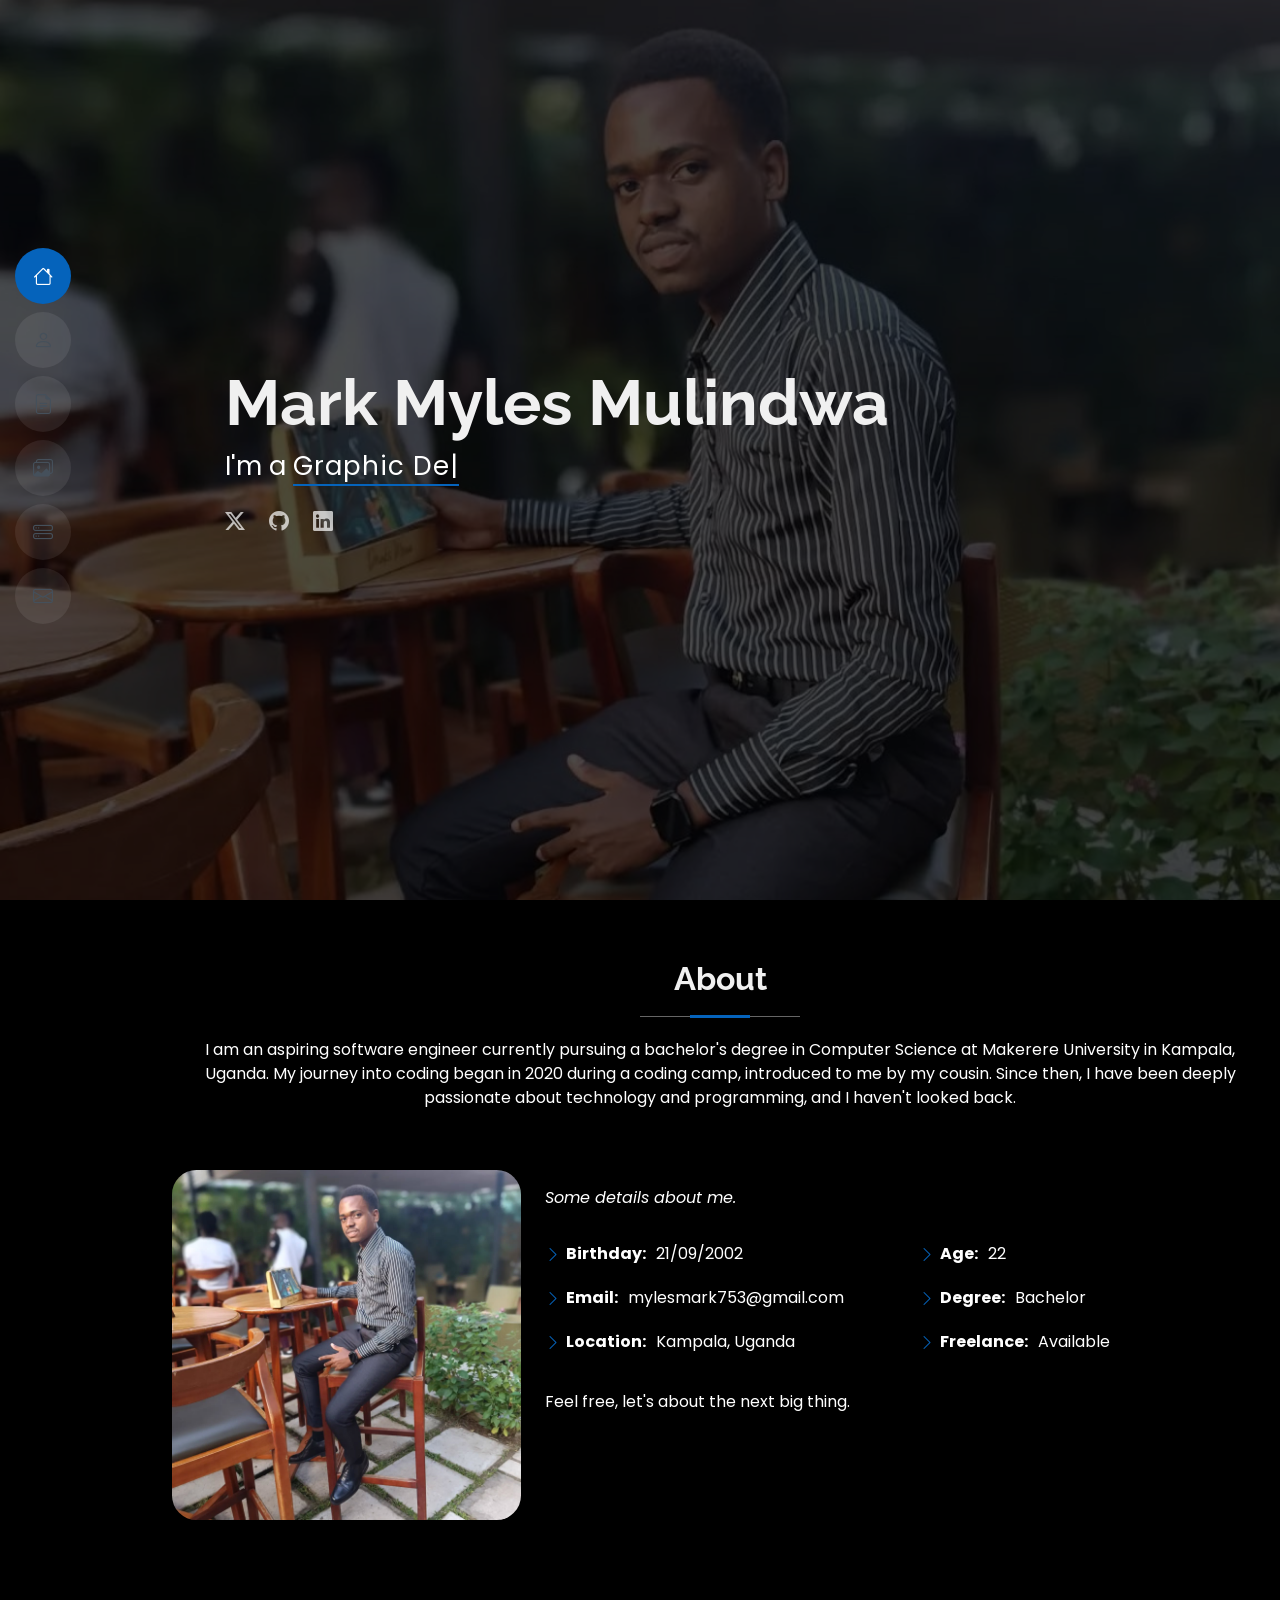
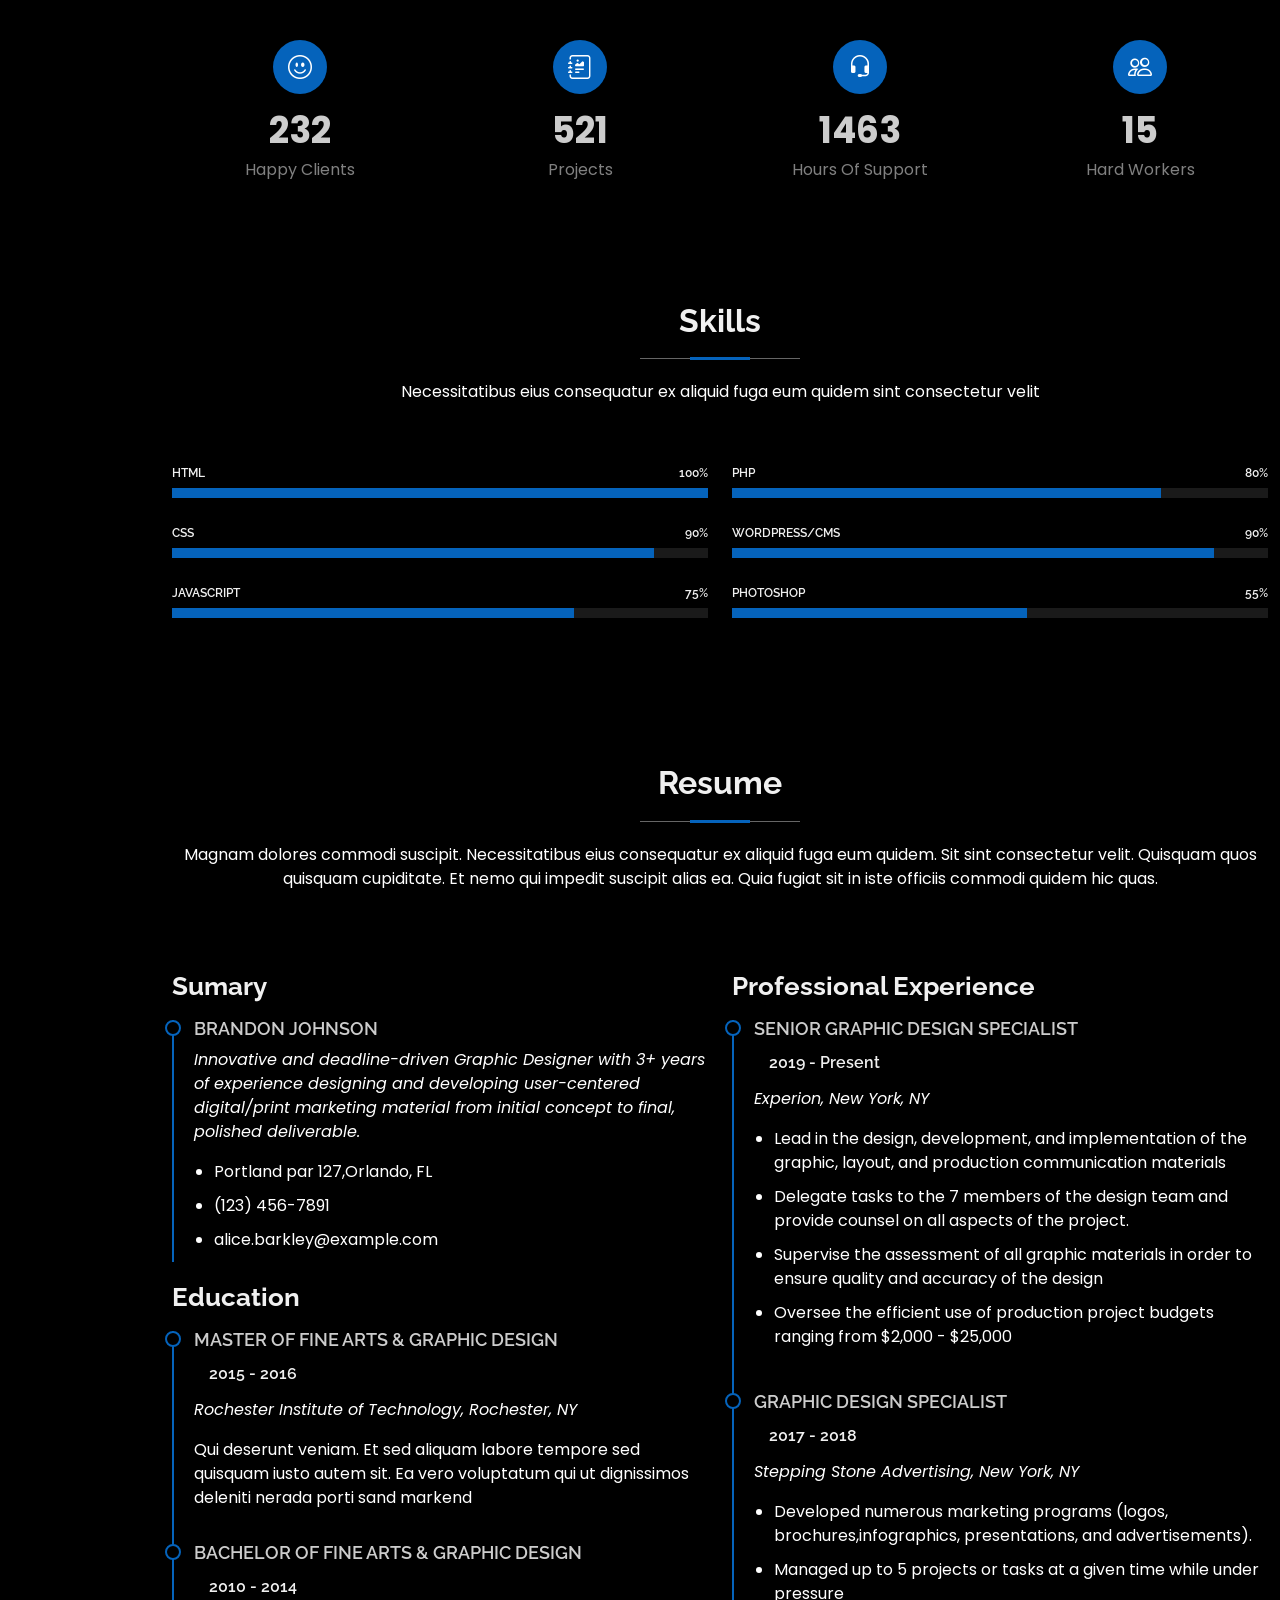
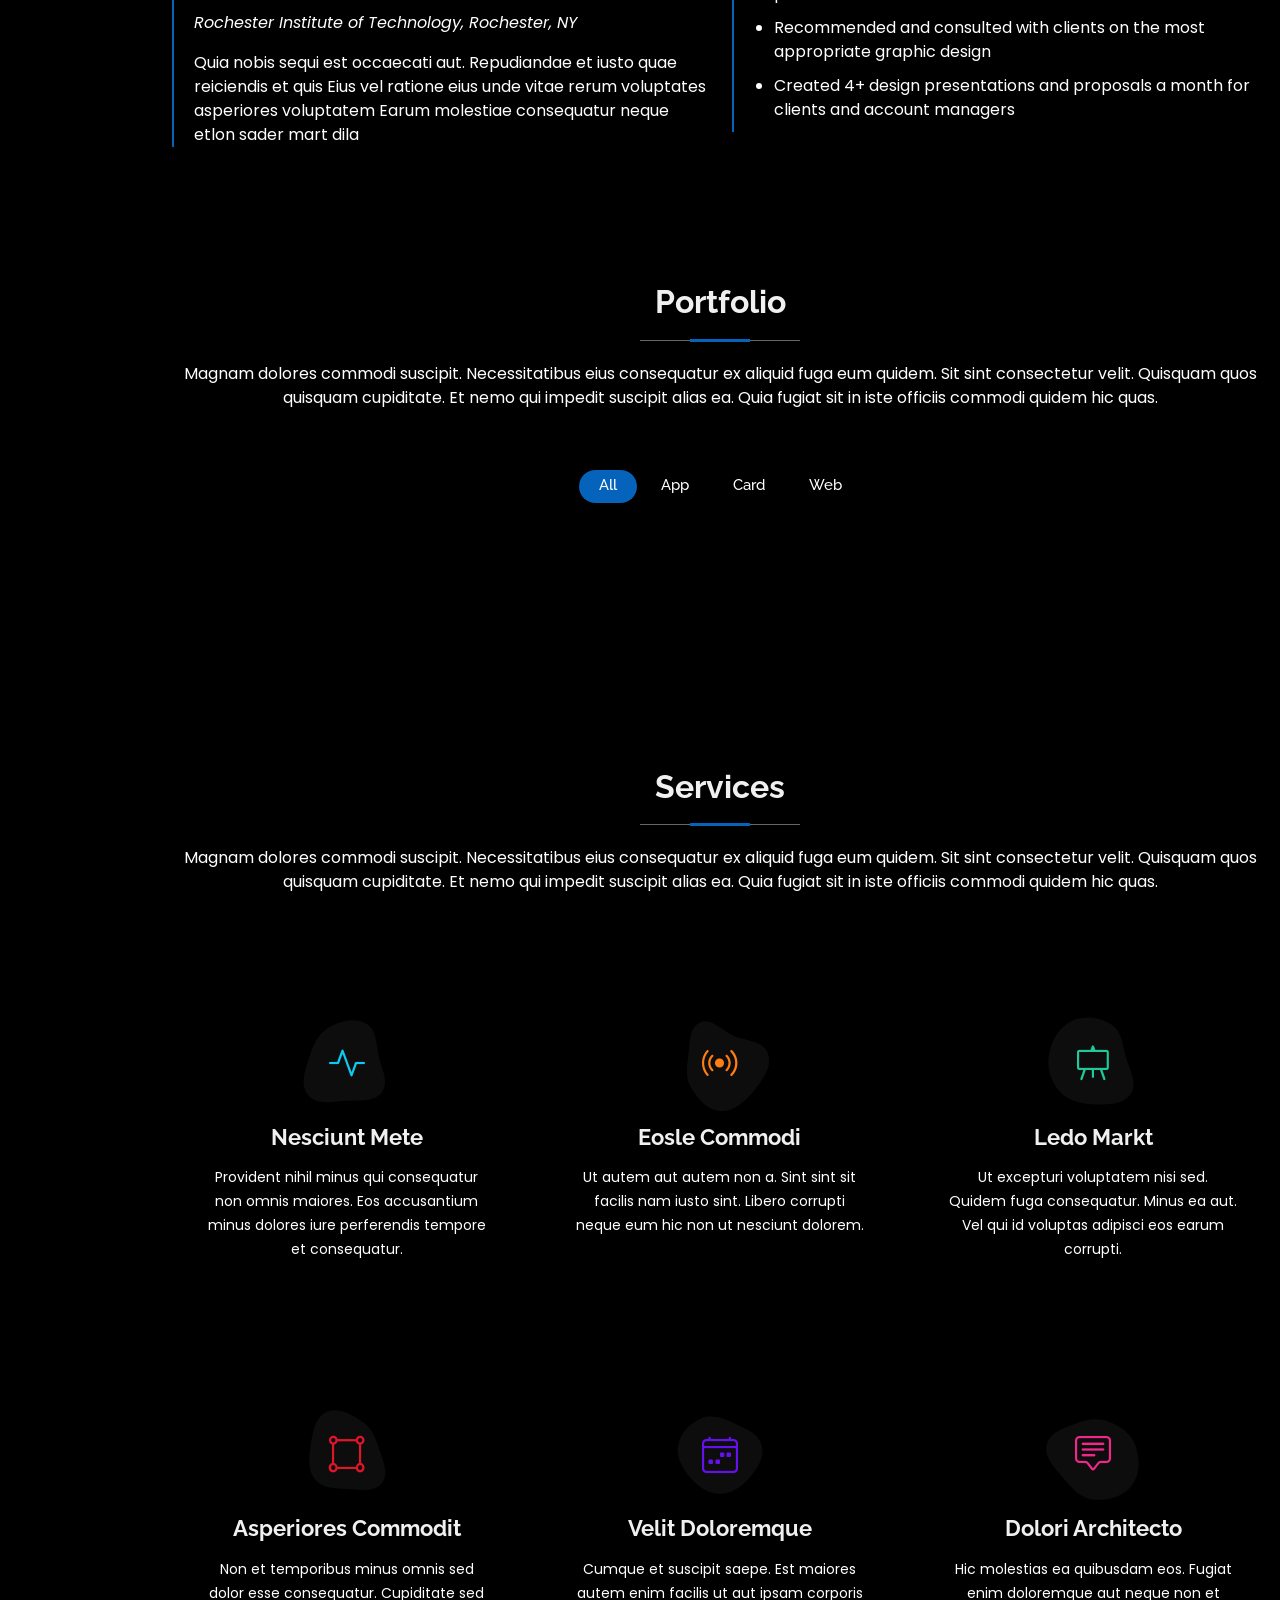
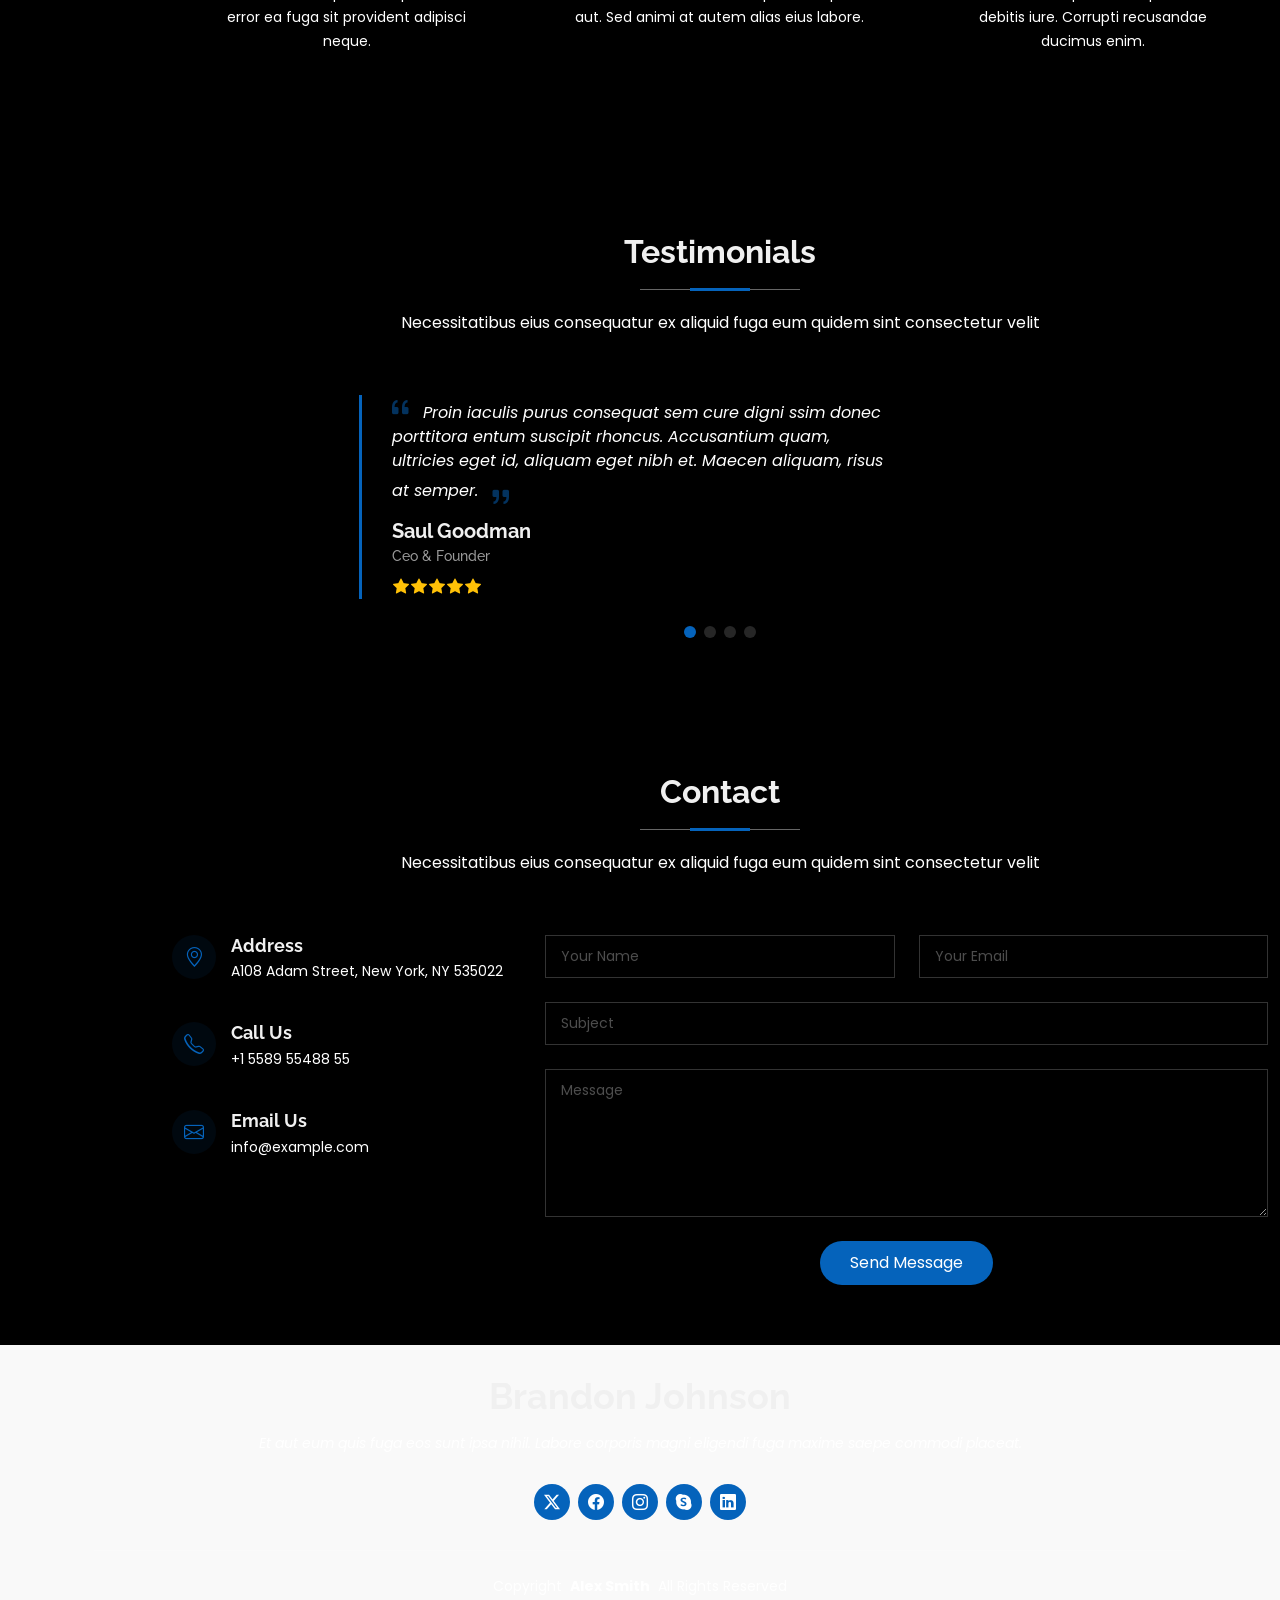
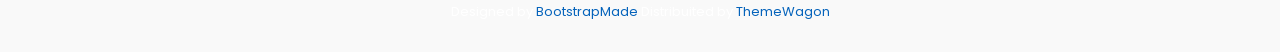
==== index.html @ 1f039964 "version one" ====
<!DOCTYPE html>
<html lang="en">

<head>
  <meta charset="utf-8">
  <meta content="width=device-width, initial-scale=1.0" name="viewport">
  <title>Index - MyResume Bootstrap Template</title>
  <meta content="" name="description">
  <meta content="" name="keywords">

  <!-- Favicons -->
  <link href="assets/img/favicon.png" rel="icon">
  <link href="assets/img/apple-touch-icon.png" rel="apple-touch-icon">

  <!-- Fonts -->
  <link href="https://fonts.googleapis.com" rel="preconnect">
  <link href="https://fonts.gstatic.com" rel="preconnect" crossorigin>
  <link href="https://fonts.googleapis.com/css2?family=Roboto:ital,wght@0,100;0,300;0,400;0,500;0,700;0,900;1,100;1,300;1,400;1,500;1,700;1,900&family=Poppins:ital,wght@0,100;0,200;0,300;0,400;0,500;0,600;0,700;0,800;0,900;1,100;1,200;1,300;1,400;1,500;1,600;1,700;1,800;1,900&family=Raleway:ital,wght@0,100;0,200;0,300;0,400;0,500;0,600;0,700;0,800;0,900;1,100;1,200;1,300;1,400;1,500;1,600;1,700;1,800;1,900&display=swap" rel="stylesheet">

  <!-- Vendor CSS Files -->
  <link href="assets/vendor/bootstrap/css/bootstrap.min.css" rel="stylesheet">
  <link href="assets/vendor/bootstrap-icons/bootstrap-icons.css" rel="stylesheet">
  <link href="assets/vendor/aos/aos.css" rel="stylesheet">
  <link href="assets/vendor/glightbox/css/glightbox.min.css" rel="stylesheet">
  <link href="assets/vendor/swiper/swiper-bundle.min.css" rel="stylesheet">

  <!-- Main CSS File -->
  <link href="assets/css/main.css" rel="stylesheet">
  
</head>

<body class="index-page">

  <header id="header" class="header d-flex flex-column justify-content-center">

    <i class="header-toggle d-xl-none bi bi-list"></i>

    <nav id="navmenu" class="navmenu">
      <ul>
        <li><a href="#hero" class="active"><i class="bi bi-house navicon"></i><span>Home</span></a></li>
        <li><a href="#about"><i class="bi bi-person navicon"></i><span>About</span></a></li>
        <li><a href="#resume"><i class="bi bi-file-earmark-text navicon"></i><span>Resume</span></a></li>
        <li><a href="#portfolio"><i class="bi bi-images navicon"></i><span>Portfolio</span></a></li>
        <li><a href="#services"><i class="bi bi-hdd-stack navicon"></i><span>Services</span></a></li>
        <li><a href="#contact"><i class="bi bi-envelope navicon"></i><span>Contact</span></a></li>
      </ul>
    </nav>

  </header>

  <main class="main">

    <!-- Hero Section -->
    <section id="hero" class="hero section">

      <img src="assets/img/hero-bg-1.jpg" alt="">

      <div class="container" data-aos="zoom-out">
        <div class="row justify-content-center">
          <div class="col-lg-9">
            <h2>Mark Myles Mulindwa</h2>
            <p>I'm a <span class="typed" data-typed-items="Graphic Designer, Software Developer, Freelancer, ">Software Developer</span><span class="typed-cursor typed-cursor--blink" aria-hidden="true"></span></p>
            <div class="social-links">
              <a href="https://twitter.com/mylesmark3"><i class="bi bi-twitter-x"></i></a>
              <a href="https://github.com/MulindwaMarkMyles"><i class="bi bi-github"></i></a>
              <a href="https://www.linkedin.com/in/mark-myles-mulindwa-699b44226"><i class="bi bi-linkedin"></i></a>
            </div>
          </div>
        </div>
      </div>

    </section><!-- /Hero Section -->

    <!-- About Section -->
    <section id="about" class="about section">

      <!-- Section Title -->
      <div class="container section-title" data-aos="fade-up">
        <h2>About</h2>
        <p>I am an aspiring software engineer currently pursuing a bachelor's degree in Computer Science at Makerere University in
        Kampala, Uganda. My journey into coding began in 2020 during a coding camp, introduced to me by my cousin. Since then, I
        have been deeply passionate about technology and programming, and I haven't looked back.</p>
      </div><!-- End Section Title -->

      <div class="container" data-aos="fade-up" data-aos-delay="100">

        <div class="row gy-4 justify-content-center">
          <div class="col-lg-4">
            <img src="assets/img/profile-img.jpg" class="img-fluid round" alt="">
          </div>
          <div class="col-lg-8 content">
            <!-- <h2>UI/UX Designer &amp; Software Developer.</h2> -->
            <p class="fst-italic py-3">
              Some details about me.
            </p>
            <div class="row">
              <div class="col-lg-6">
                <ul>
                  <li><i class="bi bi-chevron-right"></i> <strong>Birthday:</strong> <span>21/09/2002</span></li>
                  <li><i class="bi bi-chevron-right"></i> <strong>Email:</strong> <span>mylesmark753@gmail.com</span></li>
                  <li><i class="bi bi-chevron-right"></i> <strong>Location:</strong> <span>Kampala, Uganda</span></li>
                </ul>
              </div>
              <div class="col-lg-6">
                <ul>
                  <li><i class="bi bi-chevron-right"></i> <strong>Age:</strong> <span>22</span></li>
                  <li><i class="bi bi-chevron-right"></i> <strong>Degree:</strong> <span>Bachelor</span></li>
                  <li><i class="bi bi-chevron-right"></i> <strong>Freelance:</strong> <span>Available</span></li>
                </ul>
              </div>
            </div>
            <p class="py-3">
              Feel free, let's about the next big thing.
            </p>
          </div>
        </div>

      </div>

    </section><!-- /About Section -->

    <!-- Stats Section -->
    <section id="stats" class="stats section">

      <div class="container" data-aos="fade-up" data-aos-delay="100">

        <div class="row gy-4">

          <div class="col-lg-3 col-md-6 d-flex flex-column align-items-center">
            <i class="bi bi-emoji-smile"></i>
            <div class="stats-item">
              <span data-purecounter-start="0" data-purecounter-end="232" data-purecounter-duration="1" class="purecounter"></span>
              <p>Happy Clients</p>
            </div>
          </div><!-- End Stats Item -->

          <div class="col-lg-3 col-md-6 d-flex flex-column align-items-center">
            <i class="bi bi-journal-richtext"></i>
            <div class="stats-item">
              <span data-purecounter-start="0" data-purecounter-end="521" data-purecounter-duration="1" class="purecounter"></span>
              <p>Projects</p>
            </div>
          </div><!-- End Stats Item -->

          <div class="col-lg-3 col-md-6 d-flex flex-column align-items-center">
            <i class="bi bi-headset"></i>
            <div class="stats-item">
              <span data-purecounter-start="0" data-purecounter-end="1463" data-purecounter-duration="1" class="purecounter"></span>
              <p>Hours Of Support</p>
            </div>
          </div><!-- End Stats Item -->

          <div class="col-lg-3 col-md-6 d-flex flex-column align-items-center">
            <i class="bi bi-people"></i>
            <div class="stats-item">
              <span data-purecounter-start="0" data-purecounter-end="15" data-purecounter-duration="1" class="purecounter"></span>
              <p>Hard Workers</p>
            </div>
          </div><!-- End Stats Item -->

        </div>

      </div>

    </section><!-- /Stats Section -->

    <!-- Skills Section -->
    <section id="skills" class="skills section">

      <!-- Section Title -->
      <div class="container section-title" data-aos="fade-up">
        <h2>Skills</h2>
        <p>Necessitatibus eius consequatur ex aliquid fuga eum quidem sint consectetur velit</p>
      </div><!-- End Section Title -->

      <div class="container" data-aos="fade-up" data-aos-delay="100">

        <div class="row skills-content skills-animation">

          <div class="col-lg-6">

            <div class="progress">
              <span class="skill"><span>HTML</span> <i class="val">100%</i></span>
              <div class="progress-bar-wrap">
                <div class="progress-bar" role="progressbar" aria-valuenow="100" aria-valuemin="0" aria-valuemax="100"></div>
              </div>
            </div><!-- End Skills Item -->

            <div class="progress">
              <span class="skill"><span>CSS</span> <i class="val">90%</i></span>
              <div class="progress-bar-wrap">
                <div class="progress-bar" role="progressbar" aria-valuenow="90" aria-valuemin="0" aria-valuemax="100"></div>
              </div>
            </div><!-- End Skills Item -->

            <div class="progress">
              <span class="skill"><span>JavaScript</span> <i class="val">75%</i></span>
              <div class="progress-bar-wrap">
                <div class="progress-bar" role="progressbar" aria-valuenow="75" aria-valuemin="0" aria-valuemax="100"></div>
              </div>
            </div><!-- End Skills Item -->

          </div>

          <div class="col-lg-6">

            <div class="progress">
              <span class="skill"><span>PHP</span> <i class="val">80%</i></span>
              <div class="progress-bar-wrap">
                <div class="progress-bar" role="progressbar" aria-valuenow="80" aria-valuemin="0" aria-valuemax="100"></div>
              </div>
            </div><!-- End Skills Item -->

            <div class="progress">
              <span class="skill"><span>WordPress/CMS</span> <i class="val">90%</i></span>
              <div class="progress-bar-wrap">
                <div class="progress-bar" role="progressbar" aria-valuenow="90" aria-valuemin="0" aria-valuemax="100"></div>
              </div>
            </div><!-- End Skills Item -->

            <div class="progress">
              <span class="skill"><span>Photoshop</span> <i class="val">55%</i></span>
              <div class="progress-bar-wrap">
                <div class="progress-bar" role="progressbar" aria-valuenow="55" aria-valuemin="0" aria-valuemax="100"></div>
              </div>
            </div><!-- End Skills Item -->

          </div>

        </div>

      </div>

    </section><!-- /Skills Section -->

    <!-- Resume Section -->
    <section id="resume" class="resume section">

      <!-- Section Title -->
      <div class="container section-title" data-aos="fade-up">
        <h2>Resume</h2>
        <p>Magnam dolores commodi suscipit. Necessitatibus eius consequatur ex aliquid fuga eum quidem. Sit sint consectetur velit. Quisquam quos quisquam cupiditate. Et nemo qui impedit suscipit alias ea. Quia fugiat sit in iste officiis commodi quidem hic quas.</p>
      </div><!-- End Section Title -->

      <div class="container">

        <div class="row">

          <div class="col-lg-6" data-aos="fade-up" data-aos-delay="100">
            <h3 class="resume-title">Sumary</h3>

            <div class="resume-item pb-0">
              <h4>Brandon Johnson</h4>
              <p><em>Innovative and deadline-driven Graphic Designer with 3+ years of experience designing and developing user-centered digital/print marketing material from initial concept to final, polished deliverable.</em></p>
              <ul>
                <li>Portland par 127,Orlando, FL</li>
                <li>(123) 456-7891</li>
                <li>alice.barkley@example.com</li>
              </ul>
            </div><!-- Edn Resume Item -->

            <h3 class="resume-title">Education</h3>
            <div class="resume-item">
              <h4>Master of Fine Arts &amp; Graphic Design</h4>
              <h5>2015 - 2016</h5>
              <p><em>Rochester Institute of Technology, Rochester, NY</em></p>
              <p>Qui deserunt veniam. Et sed aliquam labore tempore sed quisquam iusto autem sit. Ea vero voluptatum qui ut dignissimos deleniti nerada porti sand markend</p>
            </div><!-- Edn Resume Item -->

            <div class="resume-item">
              <h4>Bachelor of Fine Arts &amp; Graphic Design</h4>
              <h5>2010 - 2014</h5>
              <p><em>Rochester Institute of Technology, Rochester, NY</em></p>
              <p>Quia nobis sequi est occaecati aut. Repudiandae et iusto quae reiciendis et quis Eius vel ratione eius unde vitae rerum voluptates asperiores voluptatem Earum molestiae consequatur neque etlon sader mart dila</p>
            </div><!-- Edn Resume Item -->

          </div>

          <div class="col-lg-6" data-aos="fade-up" data-aos-delay="200">
            <h3 class="resume-title">Professional Experience</h3>
            <div class="resume-item">
              <h4>Senior graphic design specialist</h4>
              <h5>2019 - Present</h5>
              <p><em>Experion, New York, NY </em></p>
              <ul>
                <li>Lead in the design, development, and implementation of the graphic, layout, and production communication materials</li>
                <li>Delegate tasks to the 7 members of the design team and provide counsel on all aspects of the project. </li>
                <li>Supervise the assessment of all graphic materials in order to ensure quality and accuracy of the design</li>
                <li>Oversee the efficient use of production project budgets ranging from $2,000 - $25,000</li>
              </ul>
            </div><!-- Edn Resume Item -->

            <div class="resume-item">
              <h4>Graphic design specialist</h4>
              <h5>2017 - 2018</h5>
              <p><em>Stepping Stone Advertising, New York, NY</em></p>
              <ul>
                <li>Developed numerous marketing programs (logos, brochures,infographics, presentations, and advertisements).</li>
                <li>Managed up to 5 projects or tasks at a given time while under pressure</li>
                <li>Recommended and consulted with clients on the most appropriate graphic design</li>
                <li>Created 4+ design presentations and proposals a month for clients and account managers</li>
              </ul>
            </div><!-- Edn Resume Item -->

          </div>

        </div>

      </div>

    </section><!-- /Resume Section -->

    <!-- Portfolio Section -->
    <section id="portfolio" class="portfolio section">

      <!-- Section Title -->
      <div class="container section-title" data-aos="fade-up">
        <h2>Portfolio</h2>
        <p>Magnam dolores commodi suscipit. Necessitatibus eius consequatur ex aliquid fuga eum quidem. Sit sint consectetur velit. Quisquam quos quisquam cupiditate. Et nemo qui impedit suscipit alias ea. Quia fugiat sit in iste officiis commodi quidem hic quas.</p>
      </div><!-- End Section Title -->

      <div class="container">

        <div class="isotope-layout" data-default-filter="*" data-layout="masonry" data-sort="original-order">

          <ul class="portfolio-filters isotope-filters" data-aos="fade-up" data-aos-delay="100">
            <li data-filter="*" class="filter-active">All</li>
            <li data-filter=".filter-app">App</li>
            <li data-filter=".filter-product">Card</li>
            <li data-filter=".filter-branding">Web</li>
          </ul><!-- End Portfolio Filters -->

          <div class="row gy-4 isotope-container" data-aos="fade-up" data-aos-delay="200">

            <div class="col-lg-4 col-md-6 portfolio-item isotope-item filter-app">
              <img src="assets/img/masonry-portfolio/masonry-portfolio-1.jpg" class="img-fluid" alt="">
              <div class="portfolio-info">
                <h4>App 1</h4>
                <p>Lorem ipsum, dolor sit</p>
                <a href="assets/img/masonry-portfolio/masonry-portfolio-1.jpg" title="App 1" data-gallery="portfolio-gallery-app" class="glightbox preview-link"><i class="bi bi-zoom-in"></i></a>
                <a href="portfolio-details.html" title="More Details" class="details-link"><i class="bi bi-link-45deg"></i></a>
              </div>
            </div><!-- End Portfolio Item -->

            <div class="col-lg-4 col-md-6 portfolio-item isotope-item filter-product">
              <img src="assets/img/masonry-portfolio/masonry-portfolio-2.jpg" class="img-fluid" alt="">
              <div class="portfolio-info">
                <h4>Product 1</h4>
                <p>Lorem ipsum, dolor sit</p>
                <a href="assets/img/masonry-portfolio/masonry-portfolio-2.jpg" title="Product 1" data-gallery="portfolio-gallery-product" class="glightbox preview-link"><i class="bi bi-zoom-in"></i></a>
                <a href="portfolio-details.html" title="More Details" class="details-link"><i class="bi bi-link-45deg"></i></a>
              </div>
            </div><!-- End Portfolio Item -->

            <div class="col-lg-4 col-md-6 portfolio-item isotope-item filter-branding">
              <img src="assets/img/masonry-portfolio/masonry-portfolio-3.jpg" class="img-fluid" alt="">
              <div class="portfolio-info">
                <h4>Branding 1</h4>
                <p>Lorem ipsum, dolor sit</p>
                <a href="assets/img/masonry-portfolio/masonry-portfolio-3.jpg" title="Branding 1" data-gallery="portfolio-gallery-branding" class="glightbox preview-link"><i class="bi bi-zoom-in"></i></a>
                <a href="portfolio-details.html" title="More Details" class="details-link"><i class="bi bi-link-45deg"></i></a>
              </div>
            </div><!-- End Portfolio Item -->

            <div class="col-lg-4 col-md-6 portfolio-item isotope-item filter-app">
              <img src="assets/img/masonry-portfolio/masonry-portfolio-4.jpg" class="img-fluid" alt="">
              <div class="portfolio-info">
                <h4>App 2</h4>
                <p>Lorem ipsum, dolor sit</p>
                <a href="assets/img/masonry-portfolio/masonry-portfolio-4.jpg" title="App 2" data-gallery="portfolio-gallery-app" class="glightbox preview-link"><i class="bi bi-zoom-in"></i></a>
                <a href="portfolio-details.html" title="More Details" class="details-link"><i class="bi bi-link-45deg"></i></a>
              </div>
            </div><!-- End Portfolio Item -->

            <div class="col-lg-4 col-md-6 portfolio-item isotope-item filter-product">
              <img src="assets/img/masonry-portfolio/masonry-portfolio-5.jpg" class="img-fluid" alt="">
              <div class="portfolio-info">
                <h4>Product 2</h4>
                <p>Lorem ipsum, dolor sit</p>
                <a href="assets/img/masonry-portfolio/masonry-portfolio-5.jpg" title="Product 2" data-gallery="portfolio-gallery-product" class="glightbox preview-link"><i class="bi bi-zoom-in"></i></a>
                <a href="portfolio-details.html" title="More Details" class="details-link"><i class="bi bi-link-45deg"></i></a>
              </div>
            </div><!-- End Portfolio Item -->

            <div class="col-lg-4 col-md-6 portfolio-item isotope-item filter-branding">
              <img src="assets/img/masonry-portfolio/masonry-portfolio-6.jpg" class="img-fluid" alt="">
              <div class="portfolio-info">
                <h4>Branding 2</h4>
                <p>Lorem ipsum, dolor sit</p>
                <a href="assets/img/masonry-portfolio/masonry-portfolio-6.jpg" title="Branding 2" data-gallery="portfolio-gallery-branding" class="glightbox preview-link"><i class="bi bi-zoom-in"></i></a>
                <a href="portfolio-details.html" title="More Details" class="details-link"><i class="bi bi-link-45deg"></i></a>
              </div>
            </div><!-- End Portfolio Item -->

            <div class="col-lg-4 col-md-6 portfolio-item isotope-item filter-app">
              <img src="assets/img/masonry-portfolio/masonry-portfolio-7.jpg" class="img-fluid" alt="">
              <div class="portfolio-info">
                <h4>App 3</h4>
                <p>Lorem ipsum, dolor sit</p>
                <a href="assets/img/masonry-portfolio/masonry-portfolio-7.jpg" title="App 3" data-gallery="portfolio-gallery-app" class="glightbox preview-link"><i class="bi bi-zoom-in"></i></a>
                <a href="portfolio-details.html" title="More Details" class="details-link"><i class="bi bi-link-45deg"></i></a>
              </div>
            </div><!-- End Portfolio Item -->

            <div class="col-lg-4 col-md-6 portfolio-item isotope-item filter-product">
              <img src="assets/img/masonry-portfolio/masonry-portfolio-8.jpg" class="img-fluid" alt="">
              <div class="portfolio-info">
                <h4>Product 3</h4>
                <p>Lorem ipsum, dolor sit</p>
                <a href="assets/img/masonry-portfolio/masonry-portfolio-8.jpg" title="Product 3" data-gallery="portfolio-gallery-product" class="glightbox preview-link"><i class="bi bi-zoom-in"></i></a>
                <a href="portfolio-details.html" title="More Details" class="details-link"><i class="bi bi-link-45deg"></i></a>
              </div>
            </div><!-- End Portfolio Item -->

            <div class="col-lg-4 col-md-6 portfolio-item isotope-item filter-branding">
              <img src="assets/img/masonry-portfolio/masonry-portfolio-9.jpg" class="img-fluid" alt="">
              <div class="portfolio-info">
                <h4>Branding 3</h4>
                <p>Lorem ipsum, dolor sit</p>
                <a href="assets/img/masonry-portfolio/masonry-portfolio-9.jpg" title="Branding 2" data-gallery="portfolio-gallery-branding" class="glightbox preview-link"><i class="bi bi-zoom-in"></i></a>
                <a href="portfolio-details.html" title="More Details" class="details-link"><i class="bi bi-link-45deg"></i></a>
              </div>
            </div><!-- End Portfolio Item -->

          </div><!-- End Portfolio Container -->

        </div>

      </div>

    </section><!-- /Portfolio Section -->

    <!-- Services Section -->
    <section id="services" class="services section">

      <!-- Section Title -->
      <div class="container section-title" data-aos="fade-up">
        <h2>Services</h2>
        <p>Magnam dolores commodi suscipit. Necessitatibus eius consequatur ex aliquid fuga eum quidem. Sit sint consectetur velit. Quisquam quos quisquam cupiditate. Et nemo qui impedit suscipit alias ea. Quia fugiat sit in iste officiis commodi quidem hic quas.</p>
      </div><!-- End Section Title -->

      <div class="container">

        <div class="row gy-4">

          <div class="col-lg-4 col-md-6" data-aos="fade-up" data-aos-delay="100">
            <div class="service-item item-cyan position-relative">
              <div class="icon">
                <svg width="100" height="100" viewBox="0 0 600 600" xmlns="http://www.w3.org/2000/svg">
                  <path stroke="none" stroke-width="0" fill="#f5f5f5" d="M300,521.0016835830174C376.1290562159157,517.8887921683347,466.0731472004068,529.7835943286574,510.70327084640275,468.03025145048787C554.3714126377745,407.6079735673963,508.03601936045806,328.9844924480964,491.2728898941984,256.3432110539036C474.5976632858925,184.082847569629,479.9380746630129,96.60480741107993,416.23090153303,58.64404602377083C348.86323505073057,18.502131276798302,261.93793281208167,40.57373210992963,193.5410806939664,78.93577620505333C130.42746243093433,114.334589627462,98.30271207620316,179.96522072025542,76.75703585869454,249.04625023123273C51.97151888228291,328.5150500222984,13.704378332031375,421.85034740162234,66.52175969318436,486.19268352777647C119.04800174914682,550.1803526380478,217.28368757567262,524.383925680826,300,521.0016835830174"></path>
                </svg>
                <i class="bi bi-activity"></i>
              </div>
              <a href="#" class="stretched-link">
                <h3>Nesciunt Mete</h3>
              </a>
              <p>Provident nihil minus qui consequatur non omnis maiores. Eos accusantium minus dolores iure perferendis tempore et consequatur.</p>
            </div>
          </div><!-- End Service Item -->

          <div class="col-lg-4 col-md-6" data-aos="fade-up" data-aos-delay="200">
            <div class="service-item item-orange position-relative">
              <div class="icon">
                <svg width="100" height="100" viewBox="0 0 600 600" xmlns="http://www.w3.org/2000/svg">
                  <path stroke="none" stroke-width="0" fill="#f5f5f5" d="M300,582.0697525312426C382.5290701553225,586.8405444964366,449.9789794690241,525.3245884688669,502.5850820975895,461.55621195738473C556.606425686781,396.0723002908107,615.8543463187945,314.28637112970534,586.6730223649479,234.56875336149918C558.9533121215079,158.8439757836574,454.9685369536778,164.00468322053177,381.49747125262974,130.76875717737553C312.15926192815925,99.40240125094834,248.97055460311594,18.661163978235184,179.8680185752513,50.54337015887873C110.5421016452524,82.52863877960104,119.82277516462835,180.83849132639028,109.12597500060166,256.43424936330496C100.08760227029461,320.3096726198365,92.17705696193138,384.0621239912766,124.79988738764834,439.7174275375508C164.83382741302287,508.01625554203684,220.96474134820875,577.5009287672846,300,582.0697525312426"></path>
                </svg>
                <i class="bi bi-broadcast"></i>
              </div>
              <a href="#" class="stretched-link">
                <h3>Eosle Commodi</h3>
              </a>
              <p>Ut autem aut autem non a. Sint sint sit facilis nam iusto sint. Libero corrupti neque eum hic non ut nesciunt dolorem.</p>
            </div>
          </div><!-- End Service Item -->

          <div class="col-lg-4 col-md-6" data-aos="fade-up" data-aos-delay="300">
            <div class="service-item item-teal position-relative">
              <div class="icon">
                <svg width="100" height="100" viewBox="0 0 600 600" xmlns="http://www.w3.org/2000/svg">
                  <path stroke="none" stroke-width="0" fill="#f5f5f5" d="M300,541.5067337569781C382.14930387511276,545.0595476570109,479.8736841581634,548.3450877840088,526.4010558755058,480.5488172755941C571.5218469581645,414.80211281144784,517.5187510058486,332.0715597781072,496.52539010469104,255.14436215662573C477.37192572678356,184.95920475031193,473.57363656557914,105.61284051026155,413.0603344069578,65.22779650032875C343.27470386102294,18.654635553484475,251.2091493199835,5.337323636656869,175.0934190732945,40.62881213300186C97.87086631185822,76.43348514350839,51.98124368387456,156.15599469081315,36.44837278890362,239.84606092416172C21.716077023791087,319.22268207091537,43.775223500013084,401.1760424656574,96.891909868211,461.97329694683043C147.22146801428983,519.5804099606455,223.5754009179313,538.201503339737,300,541.5067337569781"></path>
                </svg>
                <i class="bi bi-easel"></i>
              </div>
              <a href="#" class="stretched-link">
                <h3>Ledo Markt</h3>
              </a>
              <p>Ut excepturi voluptatem nisi sed. Quidem fuga consequatur. Minus ea aut. Vel qui id voluptas adipisci eos earum corrupti.</p>
            </div>
          </div><!-- End Service Item -->

          <div class="col-lg-4 col-md-6" data-aos="fade-up" data-aos-delay="400">
            <div class="service-item item-red position-relative">
              <div class="icon">
                <svg width="100" height="100" viewBox="0 0 600 600" xmlns="http://www.w3.org/2000/svg">
                  <path stroke="none" stroke-width="0" fill="#f5f5f5" d="M300,503.46388370962813C374.79870501325706,506.71871716319447,464.8034551963731,527.1746412648533,510.4981551193396,467.86667711651364C555.9287308511215,408.9015244558933,512.6030010748507,327.5744911775523,490.211057578863,256.5855673507754C471.097692560561,195.9906835881958,447.69079081568157,138.11976852964426,395.19560036434837,102.3242989838813C329.3053358748298,57.3949838291264,248.02791733380457,8.279543830951368,175.87071277845988,42.242879143198664C103.41431057327972,76.34704239035025,93.79494320519305,170.9812938413882,81.28167332365135,250.07896920659033C70.17666984294237,320.27484674793965,64.84698225790005,396.69656628748305,111.28512138212992,450.4950937839243C156.20124167950087,502.5303643271138,231.32542653798444,500.4755392045468,300,503.46388370962813"></path>
                </svg>
                <i class="bi bi-bounding-box-circles"></i>
              </div>
              <a href="#" class="stretched-link">
                <h3>Asperiores Commodit</h3>
              </a>
              <p>Non et temporibus minus omnis sed dolor esse consequatur. Cupiditate sed error ea fuga sit provident adipisci neque.</p>
              <a href="#" class="stretched-link"></a>
            </div>
          </div><!-- End Service Item -->

          <div class="col-lg-4 col-md-6" data-aos="fade-up" data-aos-delay="500">
            <div class="service-item item-indigo position-relative">
              <div class="icon">
                <svg width="100" height="100" viewBox="0 0 600 600" xmlns="http://www.w3.org/2000/svg">
                  <path stroke="none" stroke-width="0" fill="#f5f5f5" d="M300,532.3542879108572C369.38199826031484,532.3153073249985,429.10787420159085,491.63046689027357,474.5244479745417,439.17860296908856C522.8885846962883,383.3225815378663,569.1668002868075,314.3205725914397,550.7432151929288,242.7694973846089C532.6665558377875,172.5657663291529,456.2379748765914,142.6223662098291,390.3689995646985,112.34683881706744C326.66090330228417,83.06452184765237,258.84405631176094,53.51806209861945,193.32584062364296,78.48882559362697C121.61183558270385,105.82097193414197,62.805066853699245,167.19869350419734,48.57481801355237,242.6138429142374C34.843463184063346,315.3850353017275,76.69343916112496,383.4422959591041,125.22947124332185,439.3748458443577C170.7312796277747,491.8107796887764,230.57421082200815,532.3932930995766,300,532.3542879108572"></path>
                </svg>
                <i class="bi bi-calendar4-week icon"></i>
              </div>
              <a href="#" class="stretched-link">
                <h3>Velit Doloremque</h3>
              </a>
              <p>Cumque et suscipit saepe. Est maiores autem enim facilis ut aut ipsam corporis aut. Sed animi at autem alias eius labore.</p>
              <a href="#" class="stretched-link"></a>
            </div>
          </div><!-- End Service Item -->

          <div class="col-lg-4 col-md-6" data-aos="fade-up" data-aos-delay="600">
            <div class="service-item item-pink position-relative">
              <div class="icon">
                <svg width="100" height="100" viewBox="0 0 600 600" xmlns="http://www.w3.org/2000/svg">
                  <path stroke="none" stroke-width="0" fill="#f5f5f5" d="M300,566.797414625762C385.7384707136149,576.1784315230908,478.7894351017131,552.8928747891023,531.9192734346935,484.94944893311C584.6109503024035,417.5663521118492,582.489472248146,322.67544863468447,553.9536738515405,242.03673114598146C529.1557734026468,171.96086150256528,465.24506316201064,127.66468636344209,395.9583748389544,100.7403814666027C334.2173773831606,76.7482773500951,269.4350130405921,84.62216499799875,207.1952322260088,107.2889140133804C132.92018162631612,134.33871894543012,41.79353780512637,160.00259165414826,22.644507872594943,236.69541883565114C3.319112789854554,314.0945973066697,72.72355303640163,379.243833228382,124.04198916343866,440.3218312028393C172.9286146004772,498.5055451809895,224.45579914871206,558.5317968840102,300,566.797414625762"></path>
                </svg>
                <i class="bi bi-chat-square-text"></i>
              </div>
              <a href="#" class="stretched-link">
                <h3>Dolori Architecto</h3>
              </a>
              <p>Hic molestias ea quibusdam eos. Fugiat enim doloremque aut neque non et debitis iure. Corrupti recusandae ducimus enim.</p>
              <a href="#" class="stretched-link"></a>
            </div>
          </div><!-- End Service Item -->

        </div>

      </div>

    </section><!-- /Services Section -->

    <!-- Testimonials Section -->
    <section id="testimonials" class="testimonials section">

      <!-- Section Title -->
      <div class="container section-title" data-aos="fade-up">
        <h2>Testimonials</h2>
        <p>Necessitatibus eius consequatur ex aliquid fuga eum quidem sint consectetur velit</p>
      </div><!-- End Section Title -->

      <div class="container" data-aos="fade-up" data-aos-delay="100">

        <div class="swiper init-swiper">
          <script type="application/json" class="swiper-config">
            {
              "loop": true,
              "speed": 600,
              "autoplay": {
                "delay": 5000
              },
              "slidesPerView": "auto",
              "pagination": {
                "el": ".swiper-pagination",
                "type": "bullets",
                "clickable": true
              }
            }
          </script>
          <div class="swiper-wrapper">

            <div class="swiper-slide">
              <div class="testimonial-item">
                <div class="row gy-4 justify-content-center">
                  <div class="col-lg-6">
                    <div class="testimonial-content">
                      <p>
                        <i class="bi bi-quote quote-icon-left"></i>
                        <span>Proin iaculis purus consequat sem cure digni ssim donec porttitora entum suscipit rhoncus. Accusantium quam, ultricies eget id, aliquam eget nibh et. Maecen aliquam, risus at semper.</span>
                        <i class="bi bi-quote quote-icon-right"></i>
                      </p>
                      <h3>Saul Goodman</h3>
                      <h4>Ceo &amp; Founder</h4>
                      <div class="stars">
                        <i class="bi bi-star-fill"></i><i class="bi bi-star-fill"></i><i class="bi bi-star-fill"></i><i class="bi bi-star-fill"></i><i class="bi bi-star-fill"></i>
                      </div>
                    </div>
                  </div>
                  <div class="col-lg-2 text-center">
                    <img src="assets/img/testimonials/testimonials-1.jpg" class="img-fluid testimonial-img" alt="">
                  </div>
                </div>
              </div>
            </div><!-- End testimonial item -->

            <div class="swiper-slide">
              <div class="testimonial-item">
                <div class="row gy-4 justify-content-center">
                  <div class="col-lg-6">
                    <div class="testimonial-content">
                      <p>
                        <i class="bi bi-quote quote-icon-left"></i>
                        <span>Export tempor illum tamen malis malis eram quae irure esse labore quem cillum quid cillum eram malis quorum velit fore eram velit sunt aliqua noster fugiat irure amet legam anim culpa.</span>
                        <i class="bi bi-quote quote-icon-right"></i>
                      </p>
                      <h3>Sara Wilsson</h3>
                      <h4>Designer</h4>
                      <div class="stars">
                        <i class="bi bi-star-fill"></i><i class="bi bi-star-fill"></i><i class="bi bi-star-fill"></i><i class="bi bi-star-fill"></i><i class="bi bi-star-fill"></i>
                      </div>
                    </div>
                  </div>
                  <div class="col-lg-2 text-center">
                    <img src="assets/img/testimonials/testimonials-2.jpg" class="img-fluid testimonial-img" alt="">
                  </div>
                </div>
              </div>
            </div><!-- End testimonial item -->

            <div class="swiper-slide">
              <div class="testimonial-item">
                <div class="row gy-4 justify-content-center">
                  <div class="col-lg-6">
                    <div class="testimonial-content">
                      <p>
                        <i class="bi bi-quote quote-icon-left"></i>
                        <span>Enim nisi quem export duis labore cillum quae magna enim sint quorum nulla quem veniam duis minim tempor labore quem eram duis noster aute amet eram fore quis sint minim.</span>
                        <i class="bi bi-quote quote-icon-right"></i>
                      </p>
                      <h3>Jena Karlis</h3>
                      <h4>Store Owner</h4>
                      <div class="stars">
                        <i class="bi bi-star-fill"></i><i class="bi bi-star-fill"></i><i class="bi bi-star-fill"></i><i class="bi bi-star-fill"></i><i class="bi bi-star-fill"></i>
                      </div>
                    </div>
                  </div>
                  <div class="col-lg-2 text-center">
                    <img src="assets/img/testimonials/testimonials-3.jpg" class="img-fluid testimonial-img" alt="">
                  </div>
                </div>
              </div>
            </div><!-- End testimonial item -->

            <div class="swiper-slide">
              <div class="testimonial-item">
                <div class="row gy-4 justify-content-center">
                  <div class="col-lg-6">
                    <div class="testimonial-content">
                      <p>
                        <i class="bi bi-quote quote-icon-left"></i>
                        <span>Fugiat enim eram quae cillum dolore dolor amet nulla culpa multos export minim fugiat minim velit minim dolor enim duis veniam ipsum anim magna sunt elit fore quem dolore labore illum veniam.</span>
                        <i class="bi bi-quote quote-icon-right"></i>
                      </p>
                      <h3>John Larson</h3>
                      <h4>Entrepreneur</h4>
                      <div class="stars">
                        <i class="bi bi-star-fill"></i><i class="bi bi-star-fill"></i><i class="bi bi-star-fill"></i><i class="bi bi-star-fill"></i><i class="bi bi-star-fill"></i>
                      </div>
                    </div>
                  </div>
                  <div class="col-lg-2 text-center">
                    <img src="assets/img/testimonials/testimonials-4.jpg" class="img-fluid testimonial-img" alt="">
                  </div>
                </div>
              </div>
            </div><!-- End testimonial item -->

          </div>
          <div class="swiper-pagination"></div>
        </div>

      </div>

    </section><!-- /Testimonials Section -->

    <!-- Contact Section -->
    <section id="contact" class="contact section">

      <!-- Section Title -->
      <div class="container section-title" data-aos="fade-up">
        <h2>Contact</h2>
        <p>Necessitatibus eius consequatur ex aliquid fuga eum quidem sint consectetur velit</p>
      </div><!-- End Section Title -->

      <div class="container" data-aos="fade" data-aos-delay="100">

        <div class="row gy-4">

          <div class="col-lg-4">
            <div class="info-item d-flex" data-aos="fade-up" data-aos-delay="200">
              <i class="bi bi-geo-alt flex-shrink-0"></i>
              <div>
                <h3>Address</h3>
                <p>A108 Adam Street, New York, NY 535022</p>
              </div>
            </div><!-- End Info Item -->

            <div class="info-item d-flex" data-aos="fade-up" data-aos-delay="300">
              <i class="bi bi-telephone flex-shrink-0"></i>
              <div>
                <h3>Call Us</h3>
                <p>+1 5589 55488 55</p>
              </div>
            </div><!-- End Info Item -->

            <div class="info-item d-flex" data-aos="fade-up" data-aos-delay="400">
              <i class="bi bi-envelope flex-shrink-0"></i>
              <div>
                <h3>Email Us</h3>
                <p>info@example.com</p>
              </div>
            </div><!-- End Info Item -->

          </div>

          <div class="col-lg-8">
            <form action="forms/contact.php" method="post" class="php-email-form" data-aos="fade-up" data-aos-delay="200">
              <div class="row gy-4">

                <div class="col-md-6">
                  <input type="text" name="name" class="form-control" placeholder="Your Name" required="">
                </div>

                <div class="col-md-6 ">
                  <input type="email" class="form-control" name="email" placeholder="Your Email" required="">
                </div>

                <div class="col-md-12">
                  <input type="text" class="form-control" name="subject" placeholder="Subject" required="">
                </div>

                <div class="col-md-12">
                  <textarea class="form-control" name="message" rows="6" placeholder="Message" required=""></textarea>
                </div>

                <div class="col-md-12 text-center">
                  <div class="loading">Loading</div>
                  <div class="error-message"></div>
                  <div class="sent-message">Your message has been sent. Thank you!</div>

                  <button type="submit">Send Message</button>
                </div>

              </div>
            </form>
          </div><!-- End Contact Form -->

        </div>

      </div>

    </section><!-- /Contact Section -->

  </main>

  <footer id="footer" class="footer position-relative light-background">
    <div class="container">
      <h3 class="sitename">Brandon Johnson</h3>
      <p>Et aut eum quis fuga eos sunt ipsa nihil. Labore corporis magni eligendi fuga maxime saepe commodi placeat.</p>
      <div class="social-links d-flex justify-content-center">
        <a href=""><i class="bi bi-twitter-x"></i></a>
        <a href=""><i class="bi bi-facebook"></i></a>
        <a href=""><i class="bi bi-instagram"></i></a>
        <a href=""><i class="bi bi-skype"></i></a>
        <a href=""><i class="bi bi-linkedin"></i></a>
      </div>
      <div class="container">
        <div class="copyright">
          <span>Copyright</span> <strong class="px-1 sitename">Alex Smith</strong> <span>All Rights Reserved</span>
        </div>
        <div class="credits">
          <!-- All the links in the footer should remain intact. -->
          <!-- You can delete the links only if you've purchased the pro version. -->
          <!-- Licensing information: https://bootstrapmade.com/license/ -->
          <!-- Purchase the pro version with working PHP/AJAX contact form: [buy-url] -->
          Designed by <a href="https://bootstrapmade.com/">BootstrapMade</a> Distribuited by <a href="https://themewagon.com">ThemeWagon</a>
        </div>
      </div>
    </div>
  </footer>

  <!-- Scroll Top -->
  <a href="#" id="scroll-top" class="scroll-top d-flex align-items-center justify-content-center"><i class="bi bi-arrow-up-short"></i></a>

  <!-- Preloader -->
  <div id="preloader"></div>

  <!-- Vendor JS Files -->
  <script src="assets/vendor/bootstrap/js/bootstrap.bundle.min.js"></script>
  <script src="assets/vendor/php-email-form/validate.js"></script>
  <script src="assets/vendor/aos/aos.js"></script>
  <script src="assets/vendor/typed.js/typed.umd.js"></script>
  <script src="assets/vendor/purecounter/purecounter_vanilla.js"></script>
  <script src="assets/vendor/waypoints/noframework.waypoints.js"></script>
  <script src="assets/vendor/glightbox/js/glightbox.min.js"></script>
  <script src="assets/vendor/imagesloaded/imagesloaded.pkgd.min.js"></script>
  <script src="assets/vendor/isotope-layout/isotope.pkgd.min.js"></script>
  <script src="assets/vendor/swiper/swiper-bundle.min.js"></script>

  <!-- Main JS File -->
  <script src="assets/js/main.js"></script>

</body>

</html>
---- assets/css/main.css ----
/* Fonts */
:root {
  --default-font: "Poppins",  system-ui, -apple-system, "Segoe UI", Roboto, "Helvetica Neue", Arial, "Noto Sans", "Liberation Sans", sans-serif, "Apple Color Emoji", "Segoe UI Emoji", "Segoe UI Symbol", "Noto Color Emoji";
  --heading-font: "Raleway",  sans-serif;
  --nav-font: "Poppins",  sans-serif;
}

/* Global Colors - The following color variables are used throughout the website. Updating them here will change the color scheme of the entire website */
:root { 
  --background-color: #000; /* Background color for the entire website, including individual sections */
  --default-color: #fff; /* Default color used for the majority of the text content across the entire website */
  --heading-color: #f0f0f0; /* Color for headings, subheadings and title throughout the website */
  --accent-color: #0563bb; /* Accent color that represents your brand on the website. It's used for buttons, links, and other elements that need to stand out */
  --surface-color: #000; /* The surface color is used as a background of boxed elements within sections, such as cards, icon boxes, or other elements that require a visual separation from the global background. */
  --contrast-color: #ffffff; /* Contrast color for text, ensuring readability against backgrounds of accent, heading, or default colors. */
}

/* Nav Menu Colors - The following color variables are used specifically for the navigation menu. They are separate from the global colors to allow for more customization options */
:root {
  --nav-color: #45505b;  /* The default color of the main navmenu links */
  --nav-hover-color: #0563bb; /* Applied to main navmenu links when they are hovered over or active */
  --nav-mobile-background-color: #ffffff; /* Used as the background color for mobile navigation menu */
  --nav-dropdown-background-color: #ffffff; /* Used as the background color for dropdown items that appear when hovering over primary navigation items */
  --nav-dropdown-color: #212529; /* Used for navigation links of the dropdown items in the navigation menu. */
  --nav-dropdown-hover-color: #0563bb; /* Similar to --nav-hover-color, this color is applied to dropdown navigation links when they are hovered over. */
}

/* Color Presets - These classes override global colors when applied to any section or element, providing reuse of the sam color scheme. */

.light-background {
  --background-color: #f9f9f9;
  --surface-color: #ffffff;
}

.dark-background {
  --background-color: #060606;
  --default-color: #ffffff;
  --heading-color: #ffffff;
  --surface-color: #252525;
  --contrast-color: #ffffff;
}

/* Smooth scroll */
:root {
  scroll-behavior: smooth;
}

/*--------------------------------------------------------------
# General Styling & Shared Classes
--------------------------------------------------------------*/
body {
  color: var(--default-color);
  background-color: var(--background-color);
  font-family: var(--default-font);
}

a {
  color: var(--accent-color);
  text-decoration: none;
  transition: 0.3s;
}

a:hover {
  color: color-mix(in srgb, var(--accent-color), transparent 25%);
  text-decoration: none;
}

h1,
h2,
h3,
h4,
h5,
h6 {
  color: var(--heading-color);
  font-family: var(--heading-font);
}

/* PHP Email Form Messages
------------------------------*/
.php-email-form .error-message {
  display: none;
  background: #df1529;
  color: #ffffff;
  text-align: left;
  padding: 15px;
  margin-bottom: 24px;
  font-weight: 600;
}

.php-email-form .sent-message {
  display: none;
  color: #ffffff;
  background: #059652;
  text-align: center;
  padding: 15px;
  margin-bottom: 24px;
  font-weight: 600;
}

.php-email-form .loading {
  display: none;
  background: var(--surface-color);
  text-align: center;
  padding: 15px;
  margin-bottom: 24px;
}

.php-email-form .loading:before {
  content: "";
  display: inline-block;
  border-radius: 50%;
  width: 24px;
  height: 24px;
  margin: 0 10px -6px 0;
  border: 3px solid var(--accent-color);
  border-top-color: var(--surface-color);
  animation: php-email-form-loading 1s linear infinite;
}

@keyframes php-email-form-loading {
  0% {
    transform: rotate(0deg);
  }

  100% {
    transform: rotate(360deg);
  }
}

/*--------------------------------------------------------------
# Global Header
--------------------------------------------------------------*/
.header {
  color: var(--default-color);
  position: fixed;
  top: 0;
  left: 0;
  bottom: 0;
  padding: 0 15px;
  transition: all ease-in-out 0.3s;
  overflow-y: auto;
  z-index: 997;
  min-width: 200px;
}

@media (max-width: 1199px) {
  .header {
    background-color: var(--background-color);
    border-right: 1px solid color-mix(in srgb, var(--default-color), transparent 90%);
    width: 300px;
    left: -100%;
  }
}

@media (min-width: 1200px) and (max-width: 1600px) {
  .header~main {
    margin-left: 160px;
  }

  .header~main .hero {
    margin-left: -160px;
    width: 100vw;
  }
}

.header.header-show {
  left: 0;
}

.header .header-toggle {
  color: var(--contrast-color);
  background-color: var(--accent-color);
  font-size: 22px;
  display: flex;
  align-items: center;
  justify-content: center;
  width: 40px;
  height: 40px;
  border-radius: 50%;
  cursor: pointer;
  position: fixed;
  top: 15px;
  right: 15px;
  z-index: 9999;
  transition: background-color 0.3s;
}

.header .header-toggle:hover {
  color: var(--contrast-color);
  background-color: color-mix(in srgb, var(--accent-color) 90%, white 15%);
}

/*--------------------------------------------------------------
# Navigation Menu
--------------------------------------------------------------*/
.navmenu {
  padding: 0;
  z-index: 9997;
}

.navmenu ul {
  list-style: none;
  padding: 0 0 20px 0;
  margin: 0;
  width: 140px;
}

.navmenu a,
.navmenu a:focus {
  color: var(--nav-color);
  font-family: var(--nav-font);
  display: flex;
  align-items: center;
  padding: 10px 18px;
  margin-bottom: 8px;
  font-size: 15px;
  border-radius: 50px;
  background: color-mix(in srgb, var(--default-color), transparent 92%);
  height: 56px;
  width: 100%;
  overflow: hidden;
  transition: 0.3s;
}

.navmenu a i,
.navmenu a:focus i {
  font-size: 20px;
}

.navmenu a span,
.navmenu a:focus span {
  padding: 0 5px 0 7px;
}

@media (min-width: 992px) {

  .navmenu a,
  .navmenu a:focus {
    max-width: 56px;
  }

  .navmenu a span,
  .navmenu a:focus span {
    display: none;
  }
}

.navmenu a:hover,
.navmenu .active,
.navmenu .active:focus,
.navmenu li:hover>a {
  color: var(--contrast-color);
  background: var(--nav-hover-color);
}

.navmenu a:hover,
.navmenu li:hover>a {
  max-width: 100%;
  color: var(--contrast-color);
}

.navmenu a:hover span,
.navmenu li:hover>a span {
  display: block;
}

/*--------------------------------------------------------------
# Global Footer
--------------------------------------------------------------*/
.footer {
  color: var(--default-color);
  background-color: var(--background-color);
  font-size: 14px;
  text-align: center;
  padding: 30px 0;
  position: relative;
}

.footer h3 {
  font-size: 36px;
  font-weight: 700;
  position: relative;
  padding: 0;
  margin: 0 0 15px 0;
}

.footer p {
  font-size: 15;
  font-style: italic;
  padding: 0;
  margin: 0 0 30px 0;
}

.footer .social-links {
  margin: 0 0 30px 0;
}

.footer .social-links a {
  font-size: 16px;
  display: flex;
  align-items: center;
  justify-content: center;
  background: var(--accent-color);
  color: var(--contrast-color);
  line-height: 1;
  margin: 0 4px;
  border-radius: 50%;
  text-align: center;
  width: 36px;
  height: 36px;
  transition: 0.3s;
}

.footer .social-links a:hover {
  background: color-mix(in srgb, var(--accent-color), transparent 20%);
  text-decoration: none;
}

.footer .copyright {
  padding-top: 25px;
  border-top: 1px solid color-mix(in srgb, var(--default-color), transparent 90%);
}

.footer .credits {
  font-size: 13px;
  padding-top: 5px;
}

/*--------------------------------------------------------------
# Preloader
--------------------------------------------------------------*/
#preloader {
  position: fixed;
  inset: 0;
  z-index: 999999;
  overflow: hidden;
  background: var(--background-color);
  transition: all 0.6s ease-out;
}

#preloader:before {
  content: "";
  position: fixed;
  top: calc(50% - 30px);
  left: calc(50% - 30px);
  border: 6px solid #ffffff;
  border-color: var(--accent-color) transparent var(--accent-color) transparent;
  border-radius: 50%;
  width: 60px;
  height: 60px;
  animation: animate-preloader 1.5s linear infinite;
}

@keyframes animate-preloader {
  0% {
    transform: rotate(0deg);
  }

  100% {
    transform: rotate(360deg);
  }
}

/*--------------------------------------------------------------
# Scroll Top Button
--------------------------------------------------------------*/
.scroll-top {
  position: fixed;
  visibility: hidden;
  opacity: 0;
  right: 15px;
  bottom: -15px;
  z-index: 99999;
  background-color: var(--accent-color);
  width: 44px;
  height: 44px;
  border-radius: 50px;
  transition: all 0.4s;
}

.scroll-top i {
  font-size: 24px;
  color: var(--contrast-color);
  line-height: 0;
}

.scroll-top:hover {
  background-color: color-mix(in srgb, var(--accent-color), transparent 20%);
  color: var(--contrast-color);
}

.scroll-top.active {
  visibility: visible;
  opacity: 1;
  bottom: 15px;
}

/*--------------------------------------------------------------
# Disable aos animation delay on mobile devices
--------------------------------------------------------------*/
@media screen and (max-width: 768px) {
  [data-aos-delay] {
    transition-delay: 0 !important;
  }
}

/*--------------------------------------------------------------
# Global Page Titles & Breadcrumbs
--------------------------------------------------------------*/
.page-title {
  --background-color: color-mix(in srgb, var(--default-color), transparent 96%);
  color: var(--default-color);
  background-color: var(--background-color);
  padding: 20px 0;
  position: relative;
}

.page-title h1 {
  font-size: 28px;
  font-weight: 700;
  margin: 0;
}

.page-title .breadcrumbs ol {
  display: flex;
  flex-wrap: wrap;
  list-style: none;
  padding: 0 0 10px 0;
  margin: 0;
  font-size: 14px;
  font-weight: 400;
}

.page-title .breadcrumbs ol li+li {
  padding-left: 10px;
}

.page-title .breadcrumbs ol li+li::before {
  content: "/";
  display: inline-block;
  padding-right: 10px;
  color: color-mix(in srgb, var(--default-color), transparent 70%);
}

/*--------------------------------------------------------------
# Global Sections
--------------------------------------------------------------*/
section,
.section {
  color: var(--default-color);
  background-color: var(--background-color);
  padding: 60px 0;
  overflow: clip;
}

/*--------------------------------------------------------------
# Global Section Titles
--------------------------------------------------------------*/
.section-title {
  text-align: center;
  padding-bottom: 60px;
  position: relative;
}

.section-title h2 {
  font-size: 32px;
  font-weight: 700;
  margin-bottom: 20px;
  padding-bottom: 20px;
  position: relative;
}

.section-title h2:before {
  content: "";
  position: absolute;
  display: block;
  width: 160px;
  height: 1px;
  background: color-mix(in srgb, var(--default-color), transparent 60%);
  left: 0;
  right: 0;
  bottom: 1px;
  margin: auto;
}

.section-title h2::after {
  content: "";
  position: absolute;
  display: block;
  width: 60px;
  height: 3px;
  background: var(--accent-color);
  left: 0;
  right: 0;
  bottom: 0;
  margin: auto;
}

.section-title p {
  margin-bottom: 0;
}

/*--------------------------------------------------------------
# Hero Section
--------------------------------------------------------------*/
.hero {
  width: 100%;
  min-height: 100vh;
  position: relative;
  padding: 80px 0;
  display: flex;
  align-items: center;
  justify-content: center;
}

.hero img {
  position: absolute;
  inset: 0;
  display: block;
  width: 100%;
  height: 100%;
  object-fit: cover;
  z-index: 1;
}

.hero:before {
  content: "";
  background: color-mix(in srgb, var(--background-color), transparent 30%);
  position: absolute;
  inset: 0;
  z-index: 2;
}

.hero .container {
  position: relative;
  z-index: 3;
}

.hero h2 {
  margin: 0;
  font-size: 64px;
  font-weight: 700;
}

.hero p {
  margin: 5px 0 0 0;
  font-size: 26px;
}

.hero p span {
  letter-spacing: 1px;
  border-bottom: 2px solid var(--accent-color);
}

.hero .social-links {
  margin-top: 25px;
}

.hero .social-links a {
  font-size: 20px;
  display: inline-block;
  color: color-mix(in srgb, var(--default-color), transparent 30%);
  line-height: 1;
  margin-right: 20px;
  transition: 0.3s;
}

.hero .social-links a:hover {
  color: var(--accent-color);
}

@media (max-width: 768px) {
  .hero h2 {
    font-size: 32px;
  }

  .hero p {
    font-size: 20px;
  }
}

/*--------------------------------------------------------------
# About Section
--------------------------------------------------------------*/
.about .content h2 {
  font-weight: 700;
  font-size: 24px;
}

.about .content ul {
  list-style: none;
  padding: 0;
}

.about .content ul li {
  margin-bottom: 20px;
  display: flex;
  align-items: center;
}

.about .content ul strong {
  margin-right: 10px;
}

.about .content ul i {
  font-size: 16px;
  margin-right: 5px;
  color: var(--accent-color);
  line-height: 0;
}

/*--------------------------------------------------------------
# Stats Section
--------------------------------------------------------------*/
.stats i {
  background-color: var(--accent-color);
  color: var(--contrast-color);
  width: 54px;
  height: 54px;
  font-size: 24px;
  border-radius: 50px;
  display: inline-flex;
  align-items: center;
  justify-content: center;
  position: relative;
  z-index: 1;
}

.stats .stats-item {
  margin-top: 10px;
  width: 100%;
  position: relative;
  text-align: center;
  z-index: 0;
}

.stats .stats-item span {
  font-size: 36px;
  display: block;
  font-weight: 700;
  color: color-mix(in srgb, var(--default-color), transparent 20%);
}

.stats .stats-item p {
  padding: 0;
  margin: 0;
  color: color-mix(in srgb, var(--default-color), transparent 50%);
  font-size: 16px;
}

/*--------------------------------------------------------------
# Skills Section
--------------------------------------------------------------*/
.skills .progress {
  height: 60px;
  display: block;
  background: none;
  border-radius: 0;
}

.skills .progress .skill {
  color: var(--heading-color);
  padding: 0;
  margin: 0 0 6px 0;
  text-transform: uppercase;
  display: block;
  font-weight: 600;
  font-family: var(--heading-font);
}

.skills .progress .skill .val {
  float: right;
  font-style: normal;
}

.skills .progress-bar-wrap {
  background: color-mix(in srgb, var(--default-color), transparent 90%);
  height: 10px;
}

.skills .progress-bar {
  width: 1px;
  height: 10px;
  transition: 0.9s;
  background-color: var(--accent-color);
}

/*--------------------------------------------------------------
# Resume Section
--------------------------------------------------------------*/
.resume .resume-title {
  color: var(--heading-color);
  font-size: 26px;
  font-weight: 700;
  margin-top: 20px;
  margin-bottom: 20px;
}

.resume .resume-item {
  padding: 0 0 20px 20px;
  margin-top: -2px;
  border-left: 2px solid var(--accent-color);
  position: relative;
}

.resume .resume-item h4 {
  line-height: 18px;
  font-size: 18px;
  font-weight: 600;
  text-transform: uppercase;
  color: color-mix(in srgb, var(--default-color), transparent 20%);
  margin-bottom: 10px;
}

.resume .resume-item h5 {
  font-size: 16px;
  padding: 5px 15px;
  display: inline-block;
  font-weight: 600;
  margin-bottom: 10px;
}

.resume .resume-item ul {
  padding-left: 20px;
}

.resume .resume-item ul li {
  padding-bottom: 10px;
}

.resume .resume-item:last-child {
  padding-bottom: 0;
}

.resume .resume-item::before {
  content: "";
  position: absolute;
  width: 16px;
  height: 16px;
  border-radius: 50px;
  left: -9px;
  top: 0;
  background: var(--background-color);
  border: 2px solid var(--accent-color);
}

/*--------------------------------------------------------------
# Portfolio Section
--------------------------------------------------------------*/
.portfolio .portfolio-filters {
  padding: 0;
  margin: 0 auto 20px auto;
  list-style: none;
  text-align: center;
}

.portfolio .portfolio-filters li {
  cursor: pointer;
  display: inline-block;
  padding: 8px 20px 10px 20px;
  margin: 0;
  font-size: 15px;
  font-weight: 500;
  line-height: 1;
  margin-bottom: 5px;
  border-radius: 50px;
  transition: all 0.3s ease-in-out;
  font-family: var(--heading-font);
}

.portfolio .portfolio-filters li:hover,
.portfolio .portfolio-filters li.filter-active {
  color: var(--contrast-color);
  background-color: var(--accent-color);
}

.portfolio .portfolio-filters li:first-child {
  margin-left: 0;
}

.portfolio .portfolio-filters li:last-child {
  margin-right: 0;
}

@media (max-width: 575px) {
  .portfolio .portfolio-filters li {
    font-size: 14px;
    margin: 0 0 10px 0;
  }
}

.portfolio .portfolio-item {
  position: relative;
  overflow: hidden;
}

.portfolio .portfolio-item .portfolio-info {
  opacity: 0;
  position: absolute;
  left: 12px;
  right: 12px;
  bottom: -100%;
  z-index: 3;
  transition: all ease-in-out 0.5s;
  background: color-mix(in srgb, var(--background-color), transparent 10%);
  padding: 15px;
}

.portfolio .portfolio-item .portfolio-info h4 {
  font-size: 18px;
  font-weight: 600;
  padding-right: 50px;
}

.portfolio .portfolio-item .portfolio-info p {
  color: color-mix(in srgb, var(--default-color), transparent 30%);
  font-size: 14px;
  margin-bottom: 0;
  padding-right: 50px;
}

.portfolio .portfolio-item .portfolio-info .preview-link,
.portfolio .portfolio-item .portfolio-info .details-link {
  position: absolute;
  right: 50px;
  font-size: 24px;
  top: calc(50% - 14px);
  color: color-mix(in srgb, var(--default-color), transparent 30%);
  transition: 0.3s;
  line-height: 0;
}

.portfolio .portfolio-item .portfolio-info .preview-link:hover,
.portfolio .portfolio-item .portfolio-info .details-link:hover {
  color: var(--accent-color);
}

.portfolio .portfolio-item .portfolio-info .details-link {
  right: 14px;
  font-size: 28px;
}

.portfolio .portfolio-item:hover .portfolio-info {
  opacity: 1;
  bottom: 0;
}

/*--------------------------------------------------------------
# Services Section
--------------------------------------------------------------*/
.services .service-item {
  background-color: var(--surface-color);
  box-shadow: 0px 5px 90px 0px rgba(0, 0, 0, 0.1);
  height: 100%;
  padding: 60px 30px;
  text-align: center;
  transition: 0.3s;
  border-radius: 5px;
}

.services .service-item .icon {
  margin: 0 auto;
  width: 100px;
  height: 100px;
  display: flex;
  align-items: center;
  justify-content: center;
  transition: ease-in-out 0.3s;
  position: relative;
}

.services .service-item .icon i {
  font-size: 36px;
  transition: 0.5s;
  position: relative;
}

.services .service-item .icon svg {
  position: absolute;
  top: 0;
  left: 0;
}

.services .service-item .icon svg path {
  transition: 0.5s;
  fill: color-mix(in srgb, var(--default-color), transparent 95%);
}

.services .service-item h3 {
  font-weight: 700;
  margin: 10px 0 15px 0;
  font-size: 22px;
}

.services .service-item p {
  line-height: 24px;
  font-size: 14px;
  margin-bottom: 0;
}

.services .service-item:hover {
  box-shadow: 0px 5px 35px 0px rgba(0, 0, 0, 0.1);
}

.services .service-item.item-cyan i {
  color: #0dcaf0;
}

.services .service-item.item-cyan:hover .icon i {
  color: #fff;
}

.services .service-item.item-cyan:hover .icon path {
  fill: #0dcaf0;
}

.services .service-item.item-orange i {
  color: #fd7e14;
}

.services .service-item.item-orange:hover .icon i {
  color: #fff;
}

.services .service-item.item-orange:hover .icon path {
  fill: #fd7e14;
}

.services .service-item.item-teal i {
  color: #20c997;
}

.services .service-item.item-teal:hover .icon i {
  color: #fff;
}

.services .service-item.item-teal:hover .icon path {
  fill: #20c997;
}

.services .service-item.item-red i {
  color: #df1529;
}

.services .service-item.item-red:hover .icon i {
  color: #fff;
}

.services .service-item.item-red:hover .icon path {
  fill: #df1529;
}

.services .service-item.item-indigo i {
  color: #6610f2;
}

.services .service-item.item-indigo:hover .icon i {
  color: #fff;
}

.services .service-item.item-indigo:hover .icon path {
  fill: #6610f2;
}

.services .service-item.item-pink i {
  color: #f3268c;
}

.services .service-item.item-pink:hover .icon i {
  color: #fff;
}

.services .service-item.item-pink:hover .icon path {
  fill: #f3268c;
}

/*--------------------------------------------------------------
# Testimonials Section
--------------------------------------------------------------*/
.testimonials .testimonials-carousel,
.testimonials .testimonials-slider {
  overflow: hidden;
}

.testimonials .testimonial-item .testimonial-content {
  border-left: 3px solid var(--accent-color);
  padding-left: 30px;
}

.testimonials .testimonial-item .testimonial-img {
  border-radius: 50%;
  border: 4px solid var(--background-color);
  margin: 0 auto;
}

.round {
    border-radius: 7%;
}

.testimonials .testimonial-item h3 {
  font-size: 20px;
  font-weight: bold;
  margin: 10px 0 5px 0;
}

.testimonials .testimonial-item h4 {
  font-size: 14px;
  color: color-mix(in srgb, var(--default-color), transparent 40%);
  margin: 0 0 10px 0;
}

.testimonials .testimonial-item .stars i {
  color: #ffc107;
  margin: 0 1px;
}

.testimonials .testimonial-item .quote-icon-left,
.testimonials .testimonial-item .quote-icon-right {
  color: color-mix(in srgb, var(--accent-color), transparent 50%);
  font-size: 26px;
  line-height: 0;
}

.testimonials .testimonial-item .quote-icon-left {
  display: inline-block;
  left: -5px;
  position: relative;
}

.testimonials .testimonial-item .quote-icon-right {
  display: inline-block;
  right: -5px;
  position: relative;
  top: 10px;
  transform: scale(-1, -1);
}

.testimonials .testimonial-item p {
  font-style: italic;
}

.testimonials .swiper-wrapper {
  height: auto;
}

.testimonials .swiper-pagination {
  margin-top: 30px;
  position: relative;
}

.testimonials .swiper-pagination .swiper-pagination-bullet {
  width: 12px;
  height: 12px;
  background-color: color-mix(in srgb, var(--default-color), transparent 85%);
  opacity: 1;
}

.testimonials .swiper-pagination .swiper-pagination-bullet-active {
  background-color: var(--accent-color);
}

/*--------------------------------------------------------------
# Contact Section
--------------------------------------------------------------*/
.contact .info-item+.info-item {
  margin-top: 40px;
}

.contact .info-item i {
  color: var(--accent-color);
  background: color-mix(in srgb, var(--accent-color), transparent 92%);
  font-size: 20px;
  width: 44px;
  height: 44px;
  display: flex;
  justify-content: center;
  align-items: center;
  border-radius: 50px;
  transition: all 0.3s ease-in-out;
  margin-right: 15px;
}

.contact .info-item h3 {
  padding: 0;
  font-size: 18px;
  font-weight: 700;
  margin-bottom: 5px;
}

.contact .info-item p {
  padding: 0;
  margin-bottom: 0;
  font-size: 14px;
}

.contact .info-item:hover i {
  background: var(--accent-color);
  color: var(--contrast-color);
}

.contact .php-email-form {
  height: 100%;
}

.contact .php-email-form input[type=text],
.contact .php-email-form input[type=email],
.contact .php-email-form textarea {
  font-size: 14px;
  padding: 10px 15px;
  box-shadow: none;
  border-radius: 0;
  color: var(--default-color);
  background-color: color-mix(in srgb, var(--background-color), transparent 50%);
  border-color: color-mix(in srgb, var(--default-color), transparent 80%);
}

.contact .php-email-form input[type=text]:focus,
.contact .php-email-form input[type=email]:focus,
.contact .php-email-form textarea:focus {
  border-color: var(--accent-color);
}

.contact .php-email-form input[type=text]::placeholder,
.contact .php-email-form input[type=email]::placeholder,
.contact .php-email-form textarea::placeholder {
  color: color-mix(in srgb, var(--default-color), transparent 70%);
}

.contact .php-email-form button[type=submit] {
  color: var(--contrast-color);
  background: var(--accent-color);
  border: 0;
  padding: 10px 30px;
  transition: 0.4s;
  border-radius: 50px;
}

.contact .php-email-form button[type=submit]:hover {
  background: color-mix(in srgb, var(--accent-color), transparent 25%);
}

/*--------------------------------------------------------------
# Portfolio Details Section
--------------------------------------------------------------*/
.portfolio-details .portfolio-details-slider img {
  width: 100%;
}

.portfolio-details .swiper-wrapper {
  height: auto;
}

.portfolio-details .swiper-button-prev,
.portfolio-details .swiper-button-next {
  width: 48px;
  height: 48px;
}

.portfolio-details .swiper-button-prev:after,
.portfolio-details .swiper-button-next:after {
  color: rgba(255, 255, 255, 0.8);
  background-color: rgba(0, 0, 0, 0.15);
  font-size: 24px;
  border-radius: 50%;
  width: 48px;
  height: 48px;
  display: flex;
  align-items: center;
  justify-content: center;
  transition: 0.3s;
}

.portfolio-details .swiper-button-prev:hover:after,
.portfolio-details .swiper-button-next:hover:after {
  background-color: rgba(0, 0, 0, 0.3);
}

@media (max-width: 575px) {

  .portfolio-details .swiper-button-prev,
  .portfolio-details .swiper-button-next {
    display: none;
  }
}

.portfolio-details .swiper-pagination {
  margin-top: 20px;
  position: relative;
}

.portfolio-details .swiper-pagination .swiper-pagination-bullet {
  width: 10px;
  height: 10px;
  background-color: color-mix(in srgb, var(--default-color), transparent 85%);
  opacity: 1;
}

.portfolio-details .swiper-pagination .swiper-pagination-bullet-active {
  background-color: var(--accent-color);
}

.portfolio-details .portfolio-info h3 {
  font-size: 22px;
  font-weight: 700;
  margin-bottom: 20px;
  padding-bottom: 20px;
  position: relative;
}

.portfolio-details .portfolio-info h3:after {
  content: "";
  position: absolute;
  display: block;
  width: 50px;
  height: 3px;
  background: var(--accent-color);
  left: 0;
  bottom: 0;
}

.portfolio-details .portfolio-info ul {
  list-style: none;
  padding: 0;
  font-size: 15px;
}

.portfolio-details .portfolio-info ul li {
  display: flex;
  flex-direction: column;
  padding-bottom: 15px;
}

.portfolio-details .portfolio-info ul strong {
  text-transform: uppercase;
  font-weight: 400;
  color: color-mix(in srgb, var(--default-color), transparent 50%);
  font-size: 14px;
}

.portfolio-details .portfolio-info .btn-visit {
  padding: 8px 40px;
  background: var(--accent-color);
  color: var(--contrast-color);
  border-radius: 50px;
  transition: 0.3s;
}

.portfolio-details .portfolio-info .btn-visit:hover {
  background: color-mix(in srgb, var(--accent-color), transparent 20%);
}

.portfolio-details .portfolio-description h2 {
  font-size: 26px;
  font-weight: 700;
  margin-bottom: 20px;
}

.portfolio-details .portfolio-description p {
  padding: 0;
}

.portfolio-details .portfolio-description .testimonial-item {
  padding: 30px 30px 0 30px;
  position: relative;
  background: color-mix(in srgb, var(--default-color), transparent 97%);
  margin-bottom: 50px;
}

.portfolio-details .portfolio-description .testimonial-item .testimonial-img {
  width: 90px;
  border-radius: 50px;
  border: 6px solid var(--background-color);
  float: left;
  margin: 0 10px 0 0;
}

.portfolio-details .portfolio-description .testimonial-item h3 {
  font-size: 18px;
  font-weight: bold;
  margin: 15px 0 5px 0;
  padding-top: 20px;
}

.portfolio-details .portfolio-description .testimonial-item h4 {
  font-size: 14px;
  color: #6c757d;
  margin: 0;
}

.portfolio-details .portfolio-description .testimonial-item .quote-icon-left,
.portfolio-details .portfolio-description .testimonial-item .quote-icon-right {
  color: color-mix(in srgb, var(--accent-color), transparent 50%);
  font-size: 26px;
  line-height: 0;
}

.portfolio-details .portfolio-description .testimonial-item .quote-icon-left {
  display: inline-block;
  left: -5px;
  position: relative;
}

.portfolio-details .portfolio-description .testimonial-item .quote-icon-right {
  display: inline-block;
  right: -5px;
  position: relative;
  top: 10px;
  transform: scale(-1, -1);
}

.portfolio-details .portfolio-description .testimonial-item p {
  font-style: italic;
  margin: 0 0 15px 0 0 0;
  padding: 0;
}

/*--------------------------------------------------------------
# Service Details Section
--------------------------------------------------------------*/
.service-details .service-box {
  padding: 20px;
  box-shadow: 0px 2px 20px rgba(0, 0, 0, 0.1);
}

.service-details .service-box+.service-box {
  margin-top: 30px;
}

.service-details .service-box h4 {
  font-size: 20px;
  font-weight: 700;
  border-bottom: 2px solid color-mix(in srgb, var(--default-color), transparent 92%);
  padding-bottom: 15px;
  margin-bottom: 15px;
}

.service-details .services-list a {
  color: color-mix(in srgb, var(--default-color), transparent 20%);
  background-color: color-mix(in srgb, var(--default-color), transparent 96%);
  display: flex;
  align-items: center;
  padding: 12px 15px;
  margin-top: 15px;
  transition: 0.3s;
}

.service-details .services-list a:first-child {
  margin-top: 0;
}

.service-details .services-list a i {
  font-size: 16px;
  margin-right: 8px;
  color: var(--accent-color);
}

.service-details .services-list a.active {
  color: var(--contrast-color);
  background-color: var(--accent-color);
}

.service-details .services-list a.active i {
  color: var(--contrast-color);
}

.service-details .services-list a:hover {
  background-color: color-mix(in srgb, var(--accent-color), transparent 95%);
  color: var(--accent-color);
}

.service-details .download-catalog a {
  color: var(--default-color);
  display: flex;
  align-items: center;
  padding: 10px 0;
  transition: 0.3s;
  border-top: 1px solid color-mix(in srgb, var(--default-color), transparent 90%);
}

.service-details .download-catalog a:first-child {
  border-top: 0;
  padding-top: 0;
}

.service-details .download-catalog a:last-child {
  padding-bottom: 0;
}

.service-details .download-catalog a i {
  font-size: 24px;
  margin-right: 8px;
  color: var(--accent-color);
}

.service-details .download-catalog a:hover {
  color: var(--accent-color);
}

.service-details .help-box {
  background-color: var(--accent-color);
  color: var(--contrast-color);
  margin-top: 30px;
  padding: 30px 15px;
}

.service-details .help-box .help-icon {
  font-size: 48px;
}

.service-details .help-box h4,
.service-details .help-box a {
  color: var(--contrast-color);
}

.service-details .services-img {
  margin-bottom: 20px;
}

.service-details h3 {
  font-size: 26px;
  font-weight: 700;
}

.service-details p {
  font-size: 15px;
}

.service-details ul {
  list-style: none;
  padding: 0;
  font-size: 15px;
}

.service-details ul li {
  padding: 5px 0;
  display: flex;
  align-items: center;
}

.service-details ul i {
  font-size: 20px;
  margin-right: 8px;
  color: var(--accent-color);
}

/*--------------------------------------------------------------
# Starter Section Section
--------------------------------------------------------------*/
.starter-section {
  /* Add your styles here */
}
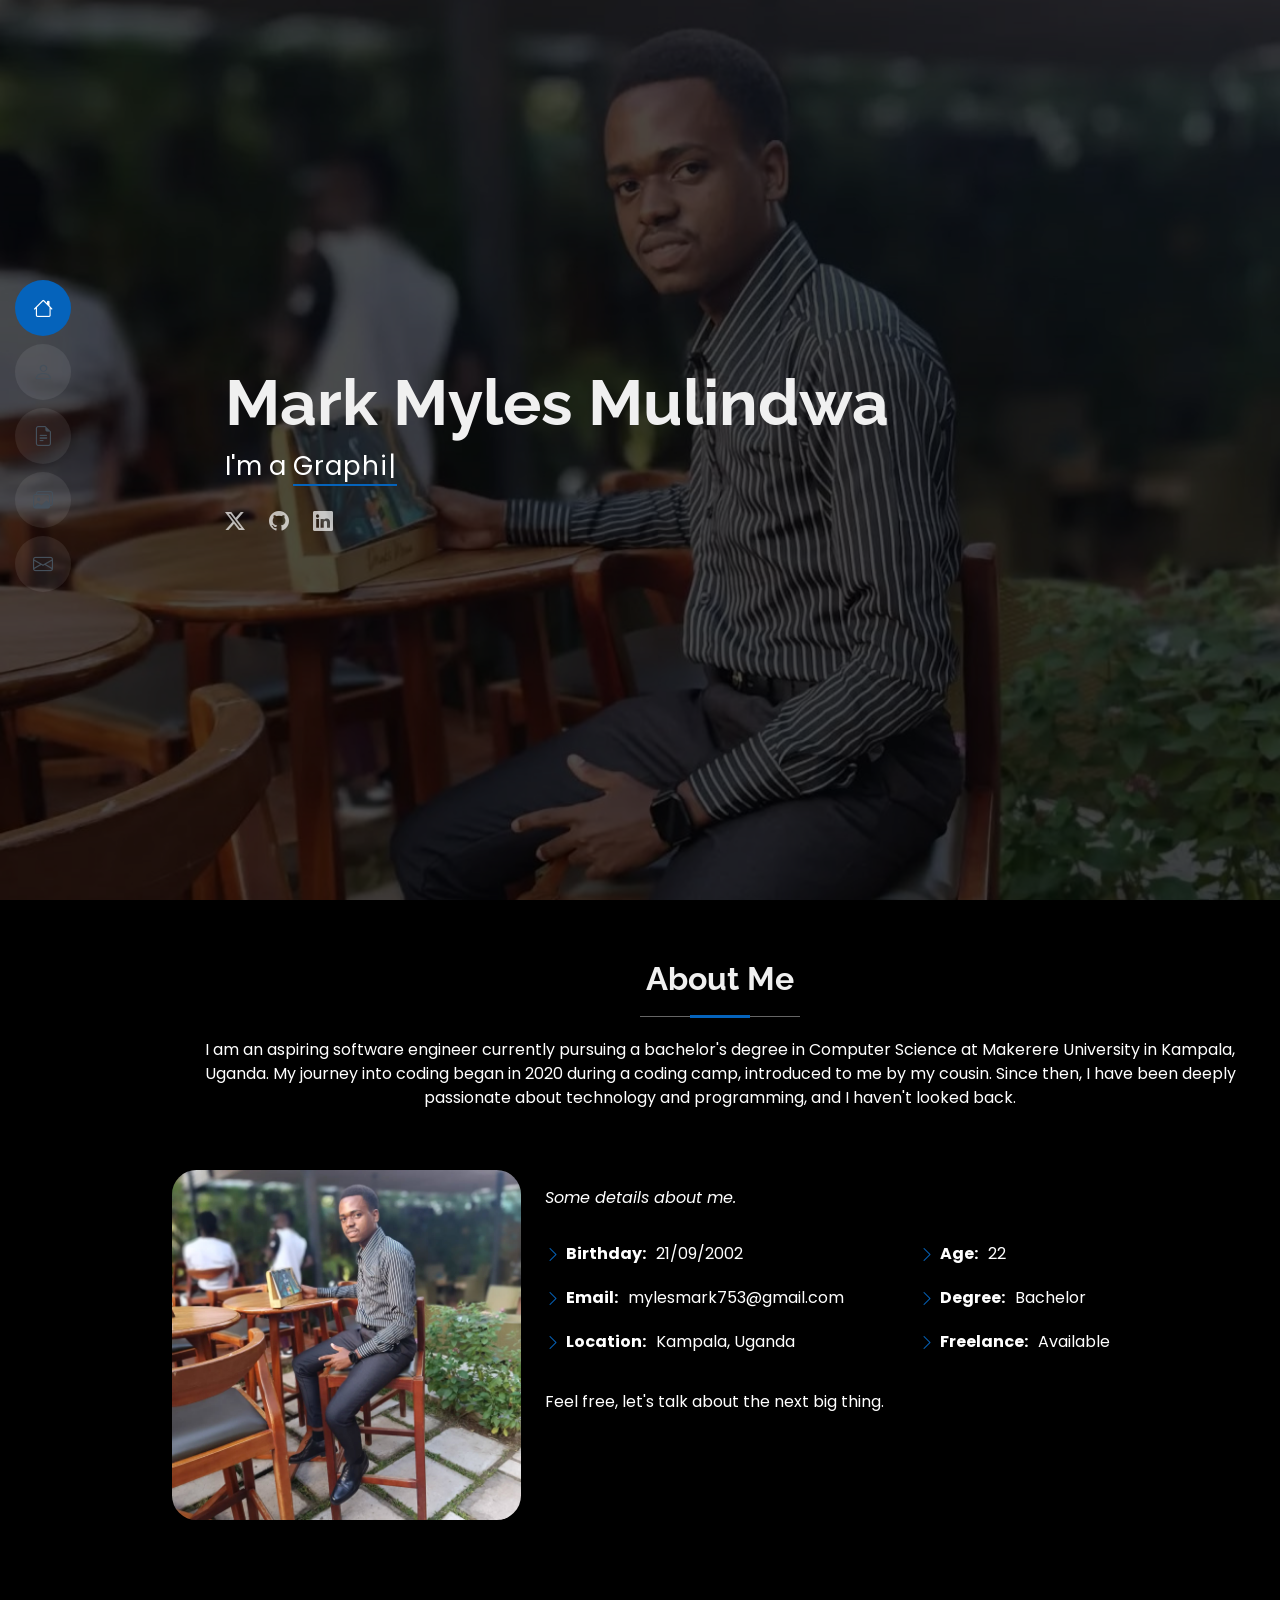
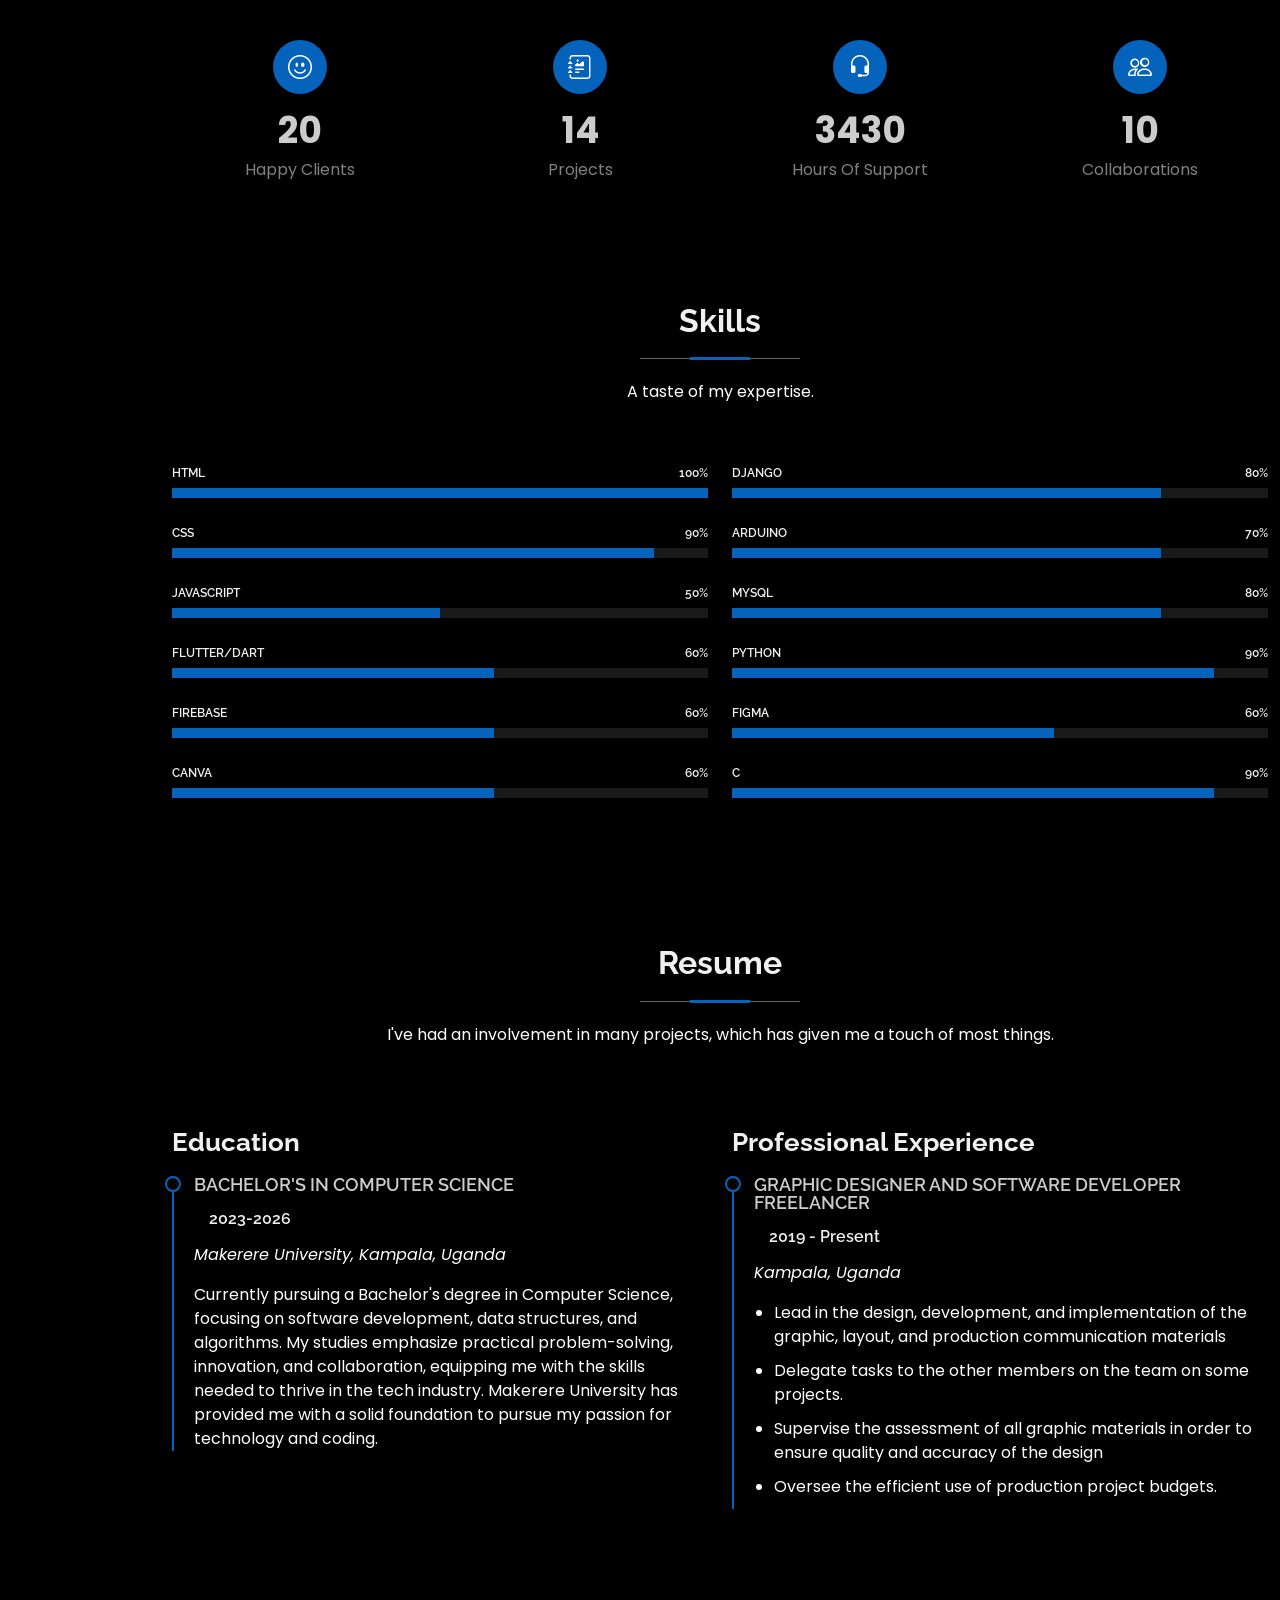
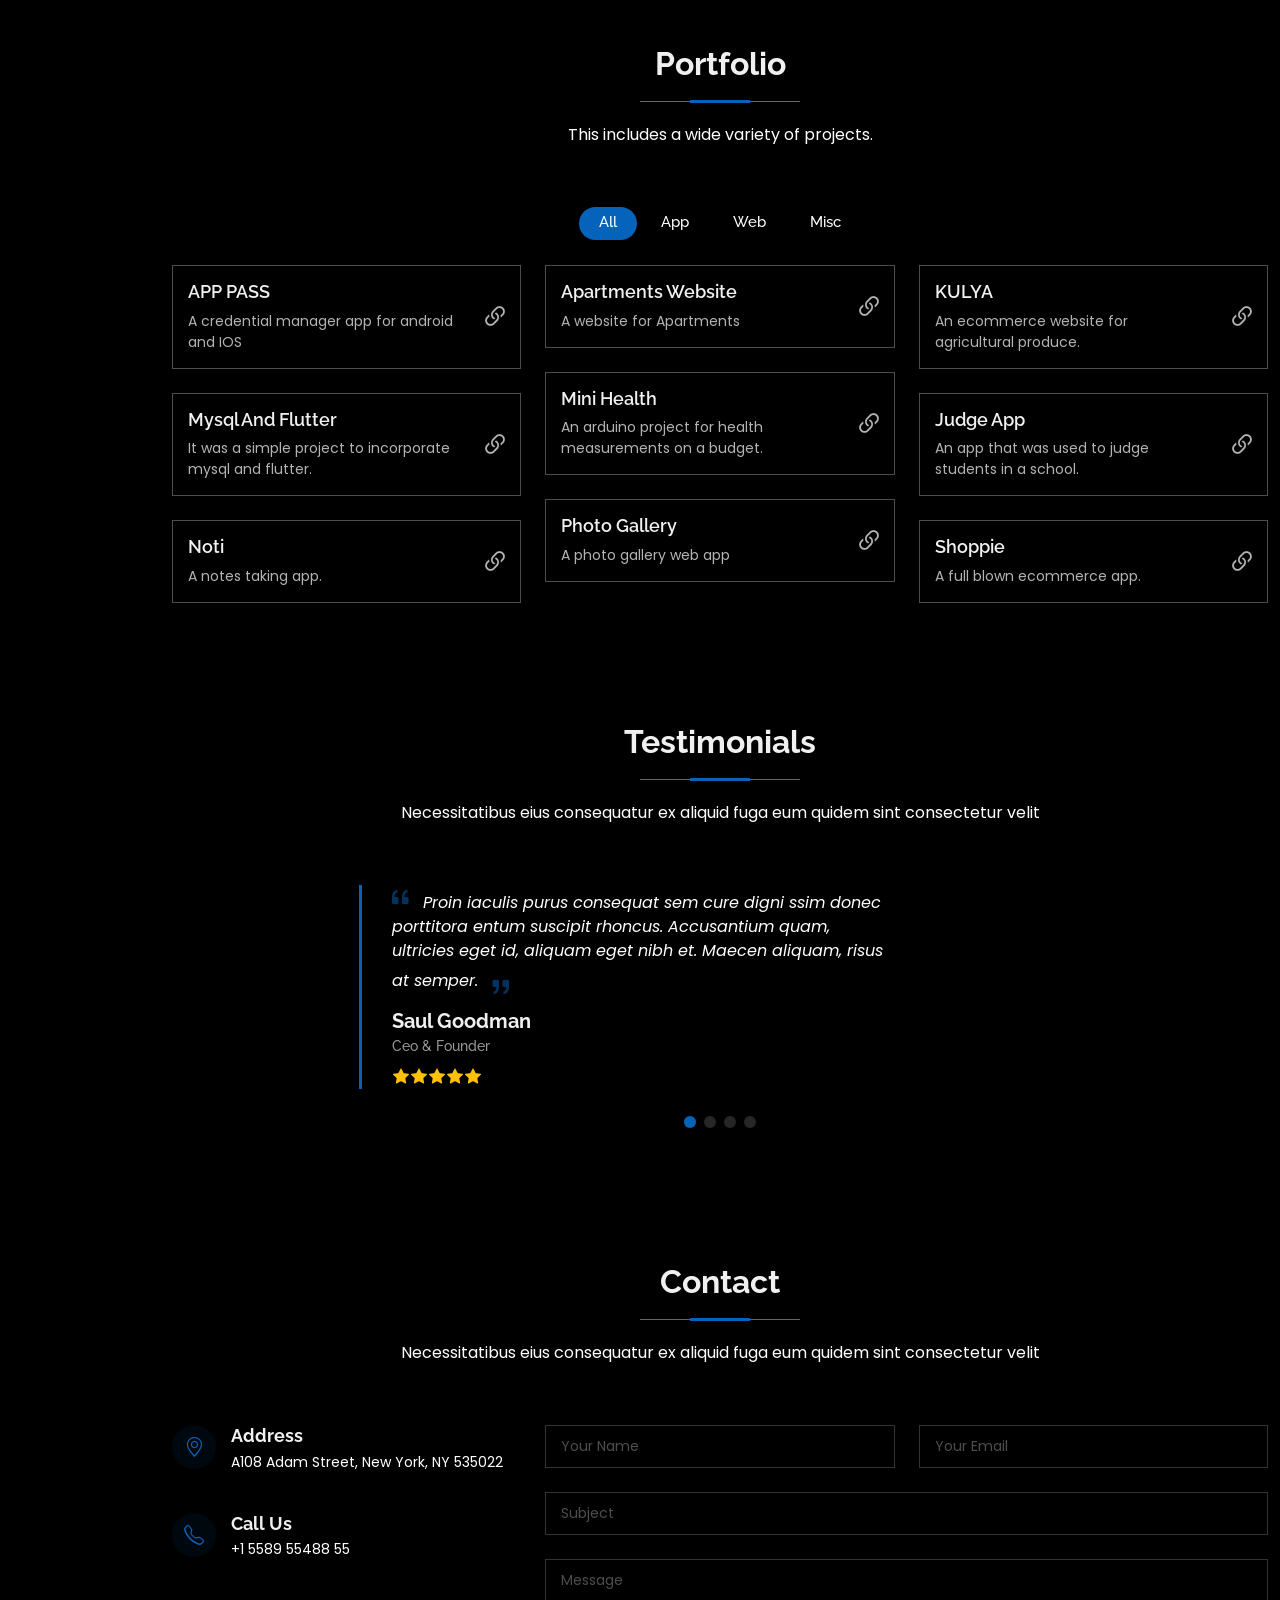
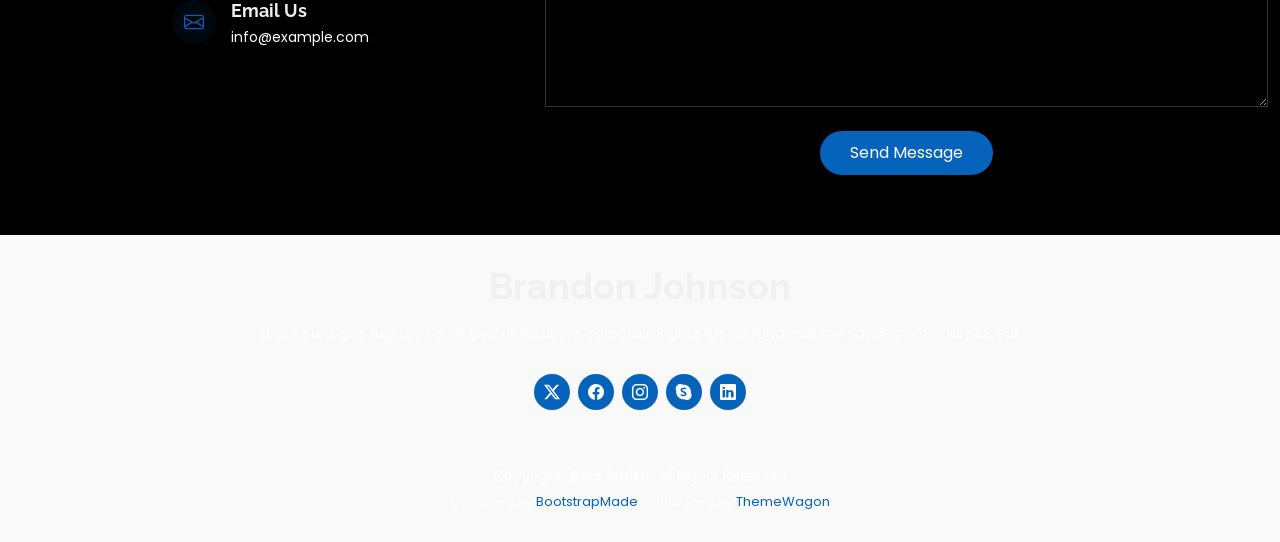
==== commit f2c57542: "version one - 01" ====
--- a/index.html
+++ b/index.html
@@ -41,7 +41,6 @@
         <li><a href="#about"><i class="bi bi-person navicon"></i><span>About</span></a></li>
         <li><a href="#resume"><i class="bi bi-file-earmark-text navicon"></i><span>Resume</span></a></li>
         <li><a href="#portfolio"><i class="bi bi-images navicon"></i><span>Portfolio</span></a></li>
-        <li><a href="#services"><i class="bi bi-hdd-stack navicon"></i><span>Services</span></a></li>
         <li><a href="#contact"><i class="bi bi-envelope navicon"></i><span>Contact</span></a></li>
       </ul>
     </nav>
@@ -76,7 +75,7 @@
 
       <!-- Section Title -->
       <div class="container section-title" data-aos="fade-up">
-        <h2>About</h2>
+        <h2>About Me</h2>
         <p>I am an aspiring software engineer currently pursuing a bachelor's degree in Computer Science at Makerere University in
         Kampala, Uganda. My journey into coding began in 2020 during a coding camp, introduced to me by my cousin. Since then, I
         have been deeply passionate about technology and programming, and I haven't looked back.</p>
@@ -110,7 +109,7 @@
               </div>
             </div>
             <p class="py-3">
-              Feel free, let's about the next big thing.
+              Feel free, let's talk about the next big thing.
             </p>
           </div>
         </div>
@@ -129,7 +128,7 @@
           <div class="col-lg-3 col-md-6 d-flex flex-column align-items-center">
             <i class="bi bi-emoji-smile"></i>
             <div class="stats-item">
-              <span data-purecounter-start="0" data-purecounter-end="232" data-purecounter-duration="1" class="purecounter"></span>
+              <span data-purecounter-start="0" data-purecounter-end="20" data-purecounter-duration="1" class="purecounter"></span>
               <p>Happy Clients</p>
             </div>
           </div><!-- End Stats Item -->
@@ -137,7 +136,7 @@
           <div class="col-lg-3 col-md-6 d-flex flex-column align-items-center">
             <i class="bi bi-journal-richtext"></i>
             <div class="stats-item">
-              <span data-purecounter-start="0" data-purecounter-end="521" data-purecounter-duration="1" class="purecounter"></span>
+              <span data-purecounter-start="0" data-purecounter-end="14" data-purecounter-duration="1" class="purecounter"></span>
               <p>Projects</p>
             </div>
           </div><!-- End Stats Item -->
@@ -145,7 +144,7 @@
           <div class="col-lg-3 col-md-6 d-flex flex-column align-items-center">
             <i class="bi bi-headset"></i>
             <div class="stats-item">
-              <span data-purecounter-start="0" data-purecounter-end="1463" data-purecounter-duration="1" class="purecounter"></span>
+              <span data-purecounter-start="0" data-purecounter-end="3500" data-purecounter-duration="1" class="purecounter"></span>
               <p>Hours Of Support</p>
             </div>
           </div><!-- End Stats Item -->
@@ -153,8 +152,8 @@
           <div class="col-lg-3 col-md-6 d-flex flex-column align-items-center">
             <i class="bi bi-people"></i>
             <div class="stats-item">
-              <span data-purecounter-start="0" data-purecounter-end="15" data-purecounter-duration="1" class="purecounter"></span>
-              <p>Hard Workers</p>
+              <span data-purecounter-start="0" data-purecounter-end="10" data-purecounter-duration="1" class="purecounter"></span>
+              <p>Collaborations</p>
             </div>
           </div><!-- End Stats Item -->
 
@@ -170,7 +169,7 @@
       <!-- Section Title -->
       <div class="container section-title" data-aos="fade-up">
         <h2>Skills</h2>
-        <p>Necessitatibus eius consequatur ex aliquid fuga eum quidem sint consectetur velit</p>
+        <p>A taste of my expertise.</p>
       </div><!-- End Section Title -->
 
       <div class="container" data-aos="fade-up" data-aos-delay="100">
@@ -194,9 +193,30 @@
             </div><!-- End Skills Item -->
 
             <div class="progress">
-              <span class="skill"><span>JavaScript</span> <i class="val">75%</i></span>
-              <div class="progress-bar-wrap">
-                <div class="progress-bar" role="progressbar" aria-valuenow="75" aria-valuemin="0" aria-valuemax="100"></div>
+              <span class="skill"><span>JavaScript</span> <i class="val">50%</i></span>
+              <div class="progress-bar-wrap">
+                <div class="progress-bar" role="progressbar" aria-valuenow="50" aria-valuemin="0" aria-valuemax="100"></div>
+              </div>
+            </div><!-- End Skills Item -->
+            
+            <div class="progress">
+              <span class="skill"><span>Flutter/dart</span> <i class="val">60%</i></span>
+              <div class="progress-bar-wrap">
+                <div class="progress-bar" role="progressbar" aria-valuenow="60" aria-valuemin="0" aria-valuemax="100"></div>
+              </div>
+            </div><!-- End Skills Item -->
+            
+            <div class="progress">
+              <span class="skill"><span>Firebase</span> <i class="val">60%</i></span>
+              <div class="progress-bar-wrap">
+                <div class="progress-bar" role="progressbar" aria-valuenow="60" aria-valuemin="0" aria-valuemax="100"></div>
+              </div>
+            </div><!-- End Skills Item -->
+            
+            <div class="progress">
+              <span class="skill"><span>Canva</span> <i class="val">60%</i></span>
+              <div class="progress-bar-wrap">
+                <div class="progress-bar" role="progressbar" aria-valuenow="60" aria-valuemin="0" aria-valuemax="100"></div>
               </div>
             </div><!-- End Skills Item -->
 
@@ -205,23 +225,44 @@
           <div class="col-lg-6">
 
             <div class="progress">
-              <span class="skill"><span>PHP</span> <i class="val">80%</i></span>
+              <span class="skill"><span>Django</span> <i class="val">80%</i></span>
               <div class="progress-bar-wrap">
                 <div class="progress-bar" role="progressbar" aria-valuenow="80" aria-valuemin="0" aria-valuemax="100"></div>
               </div>
             </div><!-- End Skills Item -->
-
-            <div class="progress">
-              <span class="skill"><span>WordPress/CMS</span> <i class="val">90%</i></span>
+            
+            <div class="progress">
+              <span class="skill"><span>Arduino</span> <i class="val">70%</i></span>
+              <div class="progress-bar-wrap">
+                <div class="progress-bar" role="progressbar" aria-valuenow="80" aria-valuemin="0" aria-valuemax="100"></div>
+              </div>
+            </div><!-- End Skills Item -->
+            
+            <div class="progress">
+              <span class="skill"><span>Mysql</span> <i class="val">80%</i></span>
+              <div class="progress-bar-wrap">
+                <div class="progress-bar" role="progressbar" aria-valuenow="80" aria-valuemin="0" aria-valuemax="100"></div>
+              </div>
+            </div><!-- End Skills Item -->
+
+            <div class="progress">
+              <span class="skill"><span>Python</span> <i class="val">90%</i></span>
               <div class="progress-bar-wrap">
                 <div class="progress-bar" role="progressbar" aria-valuenow="90" aria-valuemin="0" aria-valuemax="100"></div>
               </div>
             </div><!-- End Skills Item -->
 
             <div class="progress">
-              <span class="skill"><span>Photoshop</span> <i class="val">55%</i></span>
-              <div class="progress-bar-wrap">
-                <div class="progress-bar" role="progressbar" aria-valuenow="55" aria-valuemin="0" aria-valuemax="100"></div>
+              <span class="skill"><span>Figma</span> <i class="val">60%</i></span>
+              <div class="progress-bar-wrap">
+                <div class="progress-bar" role="progressbar" aria-valuenow="60" aria-valuemin="0" aria-valuemax="100"></div>
+              </div>
+            </div><!-- End Skills Item -->
+            
+            <div class="progress">
+              <span class="skill"><span>C</span> <i class="val">90%</i></span>
+              <div class="progress-bar-wrap">
+                <div class="progress-bar" role="progressbar" aria-valuenow="90" aria-valuemin="0" aria-valuemax="100"></div>
               </div>
             </div><!-- End Skills Item -->
 
@@ -239,7 +280,7 @@
       <!-- Section Title -->
       <div class="container section-title" data-aos="fade-up">
         <h2>Resume</h2>
-        <p>Magnam dolores commodi suscipit. Necessitatibus eius consequatur ex aliquid fuga eum quidem. Sit sint consectetur velit. Quisquam quos quisquam cupiditate. Et nemo qui impedit suscipit alias ea. Quia fugiat sit in iste officiis commodi quidem hic quas.</p>
+        <p>I've had an involvement in many projects, which has given me a touch of most things.</p>
       </div><!-- End Section Title -->
 
       <div class="container">
@@ -247,61 +288,33 @@
         <div class="row">
 
           <div class="col-lg-6" data-aos="fade-up" data-aos-delay="100">
-            <h3 class="resume-title">Sumary</h3>
-
-            <div class="resume-item pb-0">
-              <h4>Brandon Johnson</h4>
-              <p><em>Innovative and deadline-driven Graphic Designer with 3+ years of experience designing and developing user-centered digital/print marketing material from initial concept to final, polished deliverable.</em></p>
-              <ul>
-                <li>Portland par 127,Orlando, FL</li>
-                <li>(123) 456-7891</li>
-                <li>alice.barkley@example.com</li>
-              </ul>
-            </div><!-- Edn Resume Item -->
 
             <h3 class="resume-title">Education</h3>
             <div class="resume-item">
-              <h4>Master of Fine Arts &amp; Graphic Design</h4>
-              <h5>2015 - 2016</h5>
-              <p><em>Rochester Institute of Technology, Rochester, NY</em></p>
-              <p>Qui deserunt veniam. Et sed aliquam labore tempore sed quisquam iusto autem sit. Ea vero voluptatum qui ut dignissimos deleniti nerada porti sand markend</p>
-            </div><!-- Edn Resume Item -->
-
-            <div class="resume-item">
-              <h4>Bachelor of Fine Arts &amp; Graphic Design</h4>
-              <h5>2010 - 2014</h5>
-              <p><em>Rochester Institute of Technology, Rochester, NY</em></p>
-              <p>Quia nobis sequi est occaecati aut. Repudiandae et iusto quae reiciendis et quis Eius vel ratione eius unde vitae rerum voluptates asperiores voluptatem Earum molestiae consequatur neque etlon sader mart dila</p>
-            </div><!-- Edn Resume Item -->
+                <h4>Bachelor's in Computer Science</h4>
+                <h5>2023-2026</h5>
+                <p><em>Makerere University, Kampala, Uganda</em></p>
+                <p>Currently pursuing a Bachelor's degree in Computer Science, focusing on software development, data structures,
+                    and algorithms. My studies emphasize practical problem-solving, innovation, and collaboration, equipping me with
+                    the skills needed to thrive in the tech industry. Makerere University has provided me with a solid foundation to
+                    pursue my passion for technology and coding.</p>
+            </div><!-- End Resume Item -->
 
           </div>
 
           <div class="col-lg-6" data-aos="fade-up" data-aos-delay="200">
             <h3 class="resume-title">Professional Experience</h3>
             <div class="resume-item">
-              <h4>Senior graphic design specialist</h4>
+              <h4>Graphic Designer and Software Developer Freelancer</h4>
               <h5>2019 - Present</h5>
-              <p><em>Experion, New York, NY </em></p>
+              <p><em>Kampala, Uganda</em></p>
               <ul>
                 <li>Lead in the design, development, and implementation of the graphic, layout, and production communication materials</li>
-                <li>Delegate tasks to the 7 members of the design team and provide counsel on all aspects of the project. </li>
+                <li>Delegate tasks to the other members on the team on some projects. </li>
                 <li>Supervise the assessment of all graphic materials in order to ensure quality and accuracy of the design</li>
-                <li>Oversee the efficient use of production project budgets ranging from $2,000 - $25,000</li>
+                <li>Oversee the efficient use of production project budgets. </li>
               </ul>
-            </div><!-- Edn Resume Item -->
-
-            <div class="resume-item">
-              <h4>Graphic design specialist</h4>
-              <h5>2017 - 2018</h5>
-              <p><em>Stepping Stone Advertising, New York, NY</em></p>
-              <ul>
-                <li>Developed numerous marketing programs (logos, brochures,infographics, presentations, and advertisements).</li>
-                <li>Managed up to 5 projects or tasks at a given time while under pressure</li>
-                <li>Recommended and consulted with clients on the most appropriate graphic design</li>
-                <li>Created 4+ design presentations and proposals a month for clients and account managers</li>
-              </ul>
-            </div><!-- Edn Resume Item -->
-
+            </div><!-- End Resume Item -->
           </div>
 
         </div>
@@ -316,7 +329,7 @@
       <!-- Section Title -->
       <div class="container section-title" data-aos="fade-up">
         <h2>Portfolio</h2>
-        <p>Magnam dolores commodi suscipit. Necessitatibus eius consequatur ex aliquid fuga eum quidem. Sit sint consectetur velit. Quisquam quos quisquam cupiditate. Et nemo qui impedit suscipit alias ea. Quia fugiat sit in iste officiis commodi quidem hic quas.</p>
+        <p>This includes a wide variety of projects.</p>
       </div><!-- End Section Title -->
 
       <div class="container">
@@ -326,99 +339,81 @@
           <ul class="portfolio-filters isotope-filters" data-aos="fade-up" data-aos-delay="100">
             <li data-filter="*" class="filter-active">All</li>
             <li data-filter=".filter-app">App</li>
-            <li data-filter=".filter-product">Card</li>
-            <li data-filter=".filter-branding">Web</li>
+            <li data-filter=".filter-website">Web</li>
+            <li data-filter=".filter-misc">Misc</li>
           </ul><!-- End Portfolio Filters -->
 
           <div class="row gy-4 isotope-container" data-aos="fade-up" data-aos-delay="200">
 
             <div class="col-lg-4 col-md-6 portfolio-item isotope-item filter-app">
-              <img src="assets/img/masonry-portfolio/masonry-portfolio-1.jpg" class="img-fluid" alt="">
-              <div class="portfolio-info">
-                <h4>App 1</h4>
-                <p>Lorem ipsum, dolor sit</p>
-                <a href="assets/img/masonry-portfolio/masonry-portfolio-1.jpg" title="App 1" data-gallery="portfolio-gallery-app" class="glightbox preview-link"><i class="bi bi-zoom-in"></i></a>
-                <a href="portfolio-details.html" title="More Details" class="details-link"><i class="bi bi-link-45deg"></i></a>
-              </div>
-            </div><!-- End Portfolio Item -->
-
-            <div class="col-lg-4 col-md-6 portfolio-item isotope-item filter-product">
-              <img src="assets/img/masonry-portfolio/masonry-portfolio-2.jpg" class="img-fluid" alt="">
-              <div class="portfolio-info">
-                <h4>Product 1</h4>
-                <p>Lorem ipsum, dolor sit</p>
-                <a href="assets/img/masonry-portfolio/masonry-portfolio-2.jpg" title="Product 1" data-gallery="portfolio-gallery-product" class="glightbox preview-link"><i class="bi bi-zoom-in"></i></a>
-                <a href="portfolio-details.html" title="More Details" class="details-link"><i class="bi bi-link-45deg"></i></a>
-              </div>
-            </div><!-- End Portfolio Item -->
-
-            <div class="col-lg-4 col-md-6 portfolio-item isotope-item filter-branding">
-              <img src="assets/img/masonry-portfolio/masonry-portfolio-3.jpg" class="img-fluid" alt="">
-              <div class="portfolio-info">
-                <h4>Branding 1</h4>
-                <p>Lorem ipsum, dolor sit</p>
-                <a href="assets/img/masonry-portfolio/masonry-portfolio-3.jpg" title="Branding 1" data-gallery="portfolio-gallery-branding" class="glightbox preview-link"><i class="bi bi-zoom-in"></i></a>
-                <a href="portfolio-details.html" title="More Details" class="details-link"><i class="bi bi-link-45deg"></i></a>
+              <div class="portfolio-info">
+                <h4>APP PASS</h4>
+                <p>A credential manager app for android and IOS</p>
+                <a href="https://github.com/MulindwaMarkMyles/appPASS.git" title="More Details" class="details-link"><i class="bi bi-link-45deg"></i></a>
+              </div>
+            </div><!-- End Portfolio Item -->
+
+            <div class="col-lg-4 col-md-6 portfolio-item isotope-item filter-website">
+              <div class="portfolio-info">
+                <h4>Apartments Website</h4>
+                <p>A website for Apartments</p>
+                <a href="https://github.com/MulindwaMarkMyles/e-v-g" title="More Details" class="details-link"><i class="bi bi-link-45deg"></i></a>
+              </div>
+            </div><!-- End Portfolio Item -->
+
+            <div class="col-lg-4 col-md-6 portfolio-item isotope-item filter-website">
+              <div class="portfolio-info">
+                <h4>KULYA</h4>
+                <p>An ecommerce website for agricultural produce.</p>
+                <a href="https://github.com/MulindwaMarkMyles/kulya" title="More Details" class="details-link"><i class="bi bi-link-45deg"></i></a>
+              </div>
+            </div><!-- End Portfolio Item -->
+
+            <div class="col-lg-4 col-md-6 portfolio-item isotope-item filter-misc">
+              <div class="portfolio-info">
+                <h4>Mini Health</h4>
+                <p>An arduino project for health measurements on a budget.</p>
+                <a href="https://github.com/MulindwaMarkMyles/minihealth" title="More Details" class="details-link"><i class="bi bi-link-45deg"></i></a>
               </div>
             </div><!-- End Portfolio Item -->
 
             <div class="col-lg-4 col-md-6 portfolio-item isotope-item filter-app">
-              <img src="assets/img/masonry-portfolio/masonry-portfolio-4.jpg" class="img-fluid" alt="">
-              <div class="portfolio-info">
-                <h4>App 2</h4>
-                <p>Lorem ipsum, dolor sit</p>
-                <a href="assets/img/masonry-portfolio/masonry-portfolio-4.jpg" title="App 2" data-gallery="portfolio-gallery-app" class="glightbox preview-link"><i class="bi bi-zoom-in"></i></a>
-                <a href="portfolio-details.html" title="More Details" class="details-link"><i class="bi bi-link-45deg"></i></a>
-              </div>
-            </div><!-- End Portfolio Item -->
-
-            <div class="col-lg-4 col-md-6 portfolio-item isotope-item filter-product">
-              <img src="assets/img/masonry-portfolio/masonry-portfolio-5.jpg" class="img-fluid" alt="">
-              <div class="portfolio-info">
-                <h4>Product 2</h4>
-                <p>Lorem ipsum, dolor sit</p>
-                <a href="assets/img/masonry-portfolio/masonry-portfolio-5.jpg" title="Product 2" data-gallery="portfolio-gallery-product" class="glightbox preview-link"><i class="bi bi-zoom-in"></i></a>
-                <a href="portfolio-details.html" title="More Details" class="details-link"><i class="bi bi-link-45deg"></i></a>
-              </div>
-            </div><!-- End Portfolio Item -->
-
-            <div class="col-lg-4 col-md-6 portfolio-item isotope-item filter-branding">
-              <img src="assets/img/masonry-portfolio/masonry-portfolio-6.jpg" class="img-fluid" alt="">
-              <div class="portfolio-info">
-                <h4>Branding 2</h4>
-                <p>Lorem ipsum, dolor sit</p>
-                <a href="assets/img/masonry-portfolio/masonry-portfolio-6.jpg" title="Branding 2" data-gallery="portfolio-gallery-branding" class="glightbox preview-link"><i class="bi bi-zoom-in"></i></a>
-                <a href="portfolio-details.html" title="More Details" class="details-link"><i class="bi bi-link-45deg"></i></a>
+              <div class="portfolio-info">
+                <h4>Mysql And Flutter</h4>
+                <p>It was a simple project to incorporate mysql and flutter.</p>
+                <a href="https://github.com/MulindwaMarkMyles/mysqlflutterapp" title="More Details" class="details-link"><i class="bi bi-link-45deg"></i></a>
               </div>
             </div><!-- End Portfolio Item -->
 
             <div class="col-lg-4 col-md-6 portfolio-item isotope-item filter-app">
-              <img src="assets/img/masonry-portfolio/masonry-portfolio-7.jpg" class="img-fluid" alt="">
-              <div class="portfolio-info">
-                <h4>App 3</h4>
-                <p>Lorem ipsum, dolor sit</p>
-                <a href="assets/img/masonry-portfolio/masonry-portfolio-7.jpg" title="App 3" data-gallery="portfolio-gallery-app" class="glightbox preview-link"><i class="bi bi-zoom-in"></i></a>
-                <a href="portfolio-details.html" title="More Details" class="details-link"><i class="bi bi-link-45deg"></i></a>
-              </div>
-            </div><!-- End Portfolio Item -->
-
-            <div class="col-lg-4 col-md-6 portfolio-item isotope-item filter-product">
-              <img src="assets/img/masonry-portfolio/masonry-portfolio-8.jpg" class="img-fluid" alt="">
-              <div class="portfolio-info">
-                <h4>Product 3</h4>
-                <p>Lorem ipsum, dolor sit</p>
-                <a href="assets/img/masonry-portfolio/masonry-portfolio-8.jpg" title="Product 3" data-gallery="portfolio-gallery-product" class="glightbox preview-link"><i class="bi bi-zoom-in"></i></a>
-                <a href="portfolio-details.html" title="More Details" class="details-link"><i class="bi bi-link-45deg"></i></a>
-              </div>
-            </div><!-- End Portfolio Item -->
-
-            <div class="col-lg-4 col-md-6 portfolio-item isotope-item filter-branding">
-              <img src="assets/img/masonry-portfolio/masonry-portfolio-9.jpg" class="img-fluid" alt="">
-              <div class="portfolio-info">
-                <h4>Branding 3</h4>
-                <p>Lorem ipsum, dolor sit</p>
-                <a href="assets/img/masonry-portfolio/masonry-portfolio-9.jpg" title="Branding 2" data-gallery="portfolio-gallery-branding" class="glightbox preview-link"><i class="bi bi-zoom-in"></i></a>
-                <a href="portfolio-details.html" title="More Details" class="details-link"><i class="bi bi-link-45deg"></i></a>
+              <div class="portfolio-info">
+                <h4>Judge App</h4>
+                <p>An app that was used to judge students in a school.</p>
+                <a href="https://github.com/MulindwaMarkMyles/judge-app" title="More Details" class="details-link"><i class="bi bi-link-45deg"></i></a>
+              </div>
+            </div><!-- End Portfolio Item -->
+
+            <div class="col-lg-4 col-md-6 portfolio-item isotope-item filter-website">
+              <div class="portfolio-info">
+                <h4>Photo Gallery</h4>
+                <p>A photo gallery web app</p>
+                <a href="https://github.com/MulindwaMarkMyles/photie" title="More Details" class="details-link"><i class="bi bi-link-45deg"></i></a>
+              </div>
+            </div><!-- End Portfolio Item -->
+
+            <div class="col-lg-4 col-md-6 portfolio-item isotope-item filter-website">
+              <div class="portfolio-info">
+                <h4>Noti</h4>
+                <p>A notes taking app.</p>
+                <a href="https://github.com/MulindwaMarkMyles/noti" title="More Details" class="details-link"><i class="bi bi-link-45deg"></i></a>
+              </div>
+            </div><!-- End Portfolio Item -->
+            
+            <div class="col-lg-4 col-md-6 portfolio-item isotope-item filter-website">
+              <div class="portfolio-info">
+                <h4>Shoppie</h4>
+                <p>A full blown ecommerce app.</p>
+                <a href="https://gitlab.com/shoppie1/shoppie" title="More Details" class="details-link"><i class="bi bi-link-45deg"></i></a>
               </div>
             </div><!-- End Portfolio Item -->
 
@@ -429,118 +424,6 @@
       </div>
 
     </section><!-- /Portfolio Section -->
-
-    <!-- Services Section -->
-    <section id="services" class="services section">
-
-      <!-- Section Title -->
-      <div class="container section-title" data-aos="fade-up">
-        <h2>Services</h2>
-        <p>Magnam dolores commodi suscipit. Necessitatibus eius consequatur ex aliquid fuga eum quidem. Sit sint consectetur velit. Quisquam quos quisquam cupiditate. Et nemo qui impedit suscipit alias ea. Quia fugiat sit in iste officiis commodi quidem hic quas.</p>
-      </div><!-- End Section Title -->
-
-      <div class="container">
-
-        <div class="row gy-4">
-
-          <div class="col-lg-4 col-md-6" data-aos="fade-up" data-aos-delay="100">
-            <div class="service-item item-cyan position-relative">
-              <div class="icon">
-                <svg width="100" height="100" viewBox="0 0 600 600" xmlns="http://www.w3.org/2000/svg">
-                  <path stroke="none" stroke-width="0" fill="#f5f5f5" d="M300,521.0016835830174C376.1290562159157,517.8887921683347,466.0731472004068,529.7835943286574,510.70327084640275,468.03025145048787C554.3714126377745,407.6079735673963,508.03601936045806,328.9844924480964,491.2728898941984,256.3432110539036C474.5976632858925,184.082847569629,479.9380746630129,96.60480741107993,416.23090153303,58.64404602377083C348.86323505073057,18.502131276798302,261.93793281208167,40.57373210992963,193.5410806939664,78.93577620505333C130.42746243093433,114.334589627462,98.30271207620316,179.96522072025542,76.75703585869454,249.04625023123273C51.97151888228291,328.5150500222984,13.704378332031375,421.85034740162234,66.52175969318436,486.19268352777647C119.04800174914682,550.1803526380478,217.28368757567262,524.383925680826,300,521.0016835830174"></path>
-                </svg>
-                <i class="bi bi-activity"></i>
-              </div>
-              <a href="#" class="stretched-link">
-                <h3>Nesciunt Mete</h3>
-              </a>
-              <p>Provident nihil minus qui consequatur non omnis maiores. Eos accusantium minus dolores iure perferendis tempore et consequatur.</p>
-            </div>
-          </div><!-- End Service Item -->
-
-          <div class="col-lg-4 col-md-6" data-aos="fade-up" data-aos-delay="200">
-            <div class="service-item item-orange position-relative">
-              <div class="icon">
-                <svg width="100" height="100" viewBox="0 0 600 600" xmlns="http://www.w3.org/2000/svg">
-                  <path stroke="none" stroke-width="0" fill="#f5f5f5" d="M300,582.0697525312426C382.5290701553225,586.8405444964366,449.9789794690241,525.3245884688669,502.5850820975895,461.55621195738473C556.606425686781,396.0723002908107,615.8543463187945,314.28637112970534,586.6730223649479,234.56875336149918C558.9533121215079,158.8439757836574,454.9685369536778,164.00468322053177,381.49747125262974,130.76875717737553C312.15926192815925,99.40240125094834,248.97055460311594,18.661163978235184,179.8680185752513,50.54337015887873C110.5421016452524,82.52863877960104,119.82277516462835,180.83849132639028,109.12597500060166,256.43424936330496C100.08760227029461,320.3096726198365,92.17705696193138,384.0621239912766,124.79988738764834,439.7174275375508C164.83382741302287,508.01625554203684,220.96474134820875,577.5009287672846,300,582.0697525312426"></path>
-                </svg>
-                <i class="bi bi-broadcast"></i>
-              </div>
-              <a href="#" class="stretched-link">
-                <h3>Eosle Commodi</h3>
-              </a>
-              <p>Ut autem aut autem non a. Sint sint sit facilis nam iusto sint. Libero corrupti neque eum hic non ut nesciunt dolorem.</p>
-            </div>
-          </div><!-- End Service Item -->
-
-          <div class="col-lg-4 col-md-6" data-aos="fade-up" data-aos-delay="300">
-            <div class="service-item item-teal position-relative">
-              <div class="icon">
-                <svg width="100" height="100" viewBox="0 0 600 600" xmlns="http://www.w3.org/2000/svg">
-                  <path stroke="none" stroke-width="0" fill="#f5f5f5" d="M300,541.5067337569781C382.14930387511276,545.0595476570109,479.8736841581634,548.3450877840088,526.4010558755058,480.5488172755941C571.5218469581645,414.80211281144784,517.5187510058486,332.0715597781072,496.52539010469104,255.14436215662573C477.37192572678356,184.95920475031193,473.57363656557914,105.61284051026155,413.0603344069578,65.22779650032875C343.27470386102294,18.654635553484475,251.2091493199835,5.337323636656869,175.0934190732945,40.62881213300186C97.87086631185822,76.43348514350839,51.98124368387456,156.15599469081315,36.44837278890362,239.84606092416172C21.716077023791087,319.22268207091537,43.775223500013084,401.1760424656574,96.891909868211,461.97329694683043C147.22146801428983,519.5804099606455,223.5754009179313,538.201503339737,300,541.5067337569781"></path>
-                </svg>
-                <i class="bi bi-easel"></i>
-              </div>
-              <a href="#" class="stretched-link">
-                <h3>Ledo Markt</h3>
-              </a>
-              <p>Ut excepturi voluptatem nisi sed. Quidem fuga consequatur. Minus ea aut. Vel qui id voluptas adipisci eos earum corrupti.</p>
-            </div>
-          </div><!-- End Service Item -->
-
-          <div class="col-lg-4 col-md-6" data-aos="fade-up" data-aos-delay="400">
-            <div class="service-item item-red position-relative">
-              <div class="icon">
-                <svg width="100" height="100" viewBox="0 0 600 600" xmlns="http://www.w3.org/2000/svg">
-                  <path stroke="none" stroke-width="0" fill="#f5f5f5" d="M300,503.46388370962813C374.79870501325706,506.71871716319447,464.8034551963731,527.1746412648533,510.4981551193396,467.86667711651364C555.9287308511215,408.9015244558933,512.6030010748507,327.5744911775523,490.211057578863,256.5855673507754C471.097692560561,195.9906835881958,447.69079081568157,138.11976852964426,395.19560036434837,102.3242989838813C329.3053358748298,57.3949838291264,248.02791733380457,8.279543830951368,175.87071277845988,42.242879143198664C103.41431057327972,76.34704239035025,93.79494320519305,170.9812938413882,81.28167332365135,250.07896920659033C70.17666984294237,320.27484674793965,64.84698225790005,396.69656628748305,111.28512138212992,450.4950937839243C156.20124167950087,502.5303643271138,231.32542653798444,500.4755392045468,300,503.46388370962813"></path>
-                </svg>
-                <i class="bi bi-bounding-box-circles"></i>
-              </div>
-              <a href="#" class="stretched-link">
-                <h3>Asperiores Commodit</h3>
-              </a>
-              <p>Non et temporibus minus omnis sed dolor esse consequatur. Cupiditate sed error ea fuga sit provident adipisci neque.</p>
-              <a href="#" class="stretched-link"></a>
-            </div>
-          </div><!-- End Service Item -->
-
-          <div class="col-lg-4 col-md-6" data-aos="fade-up" data-aos-delay="500">
-            <div class="service-item item-indigo position-relative">
-              <div class="icon">
-                <svg width="100" height="100" viewBox="0 0 600 600" xmlns="http://www.w3.org/2000/svg">
-                  <path stroke="none" stroke-width="0" fill="#f5f5f5" d="M300,532.3542879108572C369.38199826031484,532.3153073249985,429.10787420159085,491.63046689027357,474.5244479745417,439.17860296908856C522.8885846962883,383.3225815378663,569.1668002868075,314.3205725914397,550.7432151929288,242.7694973846089C532.6665558377875,172.5657663291529,456.2379748765914,142.6223662098291,390.3689995646985,112.34683881706744C326.66090330228417,83.06452184765237,258.84405631176094,53.51806209861945,193.32584062364296,78.48882559362697C121.61183558270385,105.82097193414197,62.805066853699245,167.19869350419734,48.57481801355237,242.6138429142374C34.843463184063346,315.3850353017275,76.69343916112496,383.4422959591041,125.22947124332185,439.3748458443577C170.7312796277747,491.8107796887764,230.57421082200815,532.3932930995766,300,532.3542879108572"></path>
-                </svg>
-                <i class="bi bi-calendar4-week icon"></i>
-              </div>
-              <a href="#" class="stretched-link">
-                <h3>Velit Doloremque</h3>
-              </a>
-              <p>Cumque et suscipit saepe. Est maiores autem enim facilis ut aut ipsam corporis aut. Sed animi at autem alias eius labore.</p>
-              <a href="#" class="stretched-link"></a>
-            </div>
-          </div><!-- End Service Item -->
-
-          <div class="col-lg-4 col-md-6" data-aos="fade-up" data-aos-delay="600">
-            <div class="service-item item-pink position-relative">
-              <div class="icon">
-                <svg width="100" height="100" viewBox="0 0 600 600" xmlns="http://www.w3.org/2000/svg">
-                  <path stroke="none" stroke-width="0" fill="#f5f5f5" d="M300,566.797414625762C385.7384707136149,576.1784315230908,478.7894351017131,552.8928747891023,531.9192734346935,484.94944893311C584.6109503024035,417.5663521118492,582.489472248146,322.67544863468447,553.9536738515405,242.03673114598146C529.1557734026468,171.96086150256528,465.24506316201064,127.66468636344209,395.9583748389544,100.7403814666027C334.2173773831606,76.7482773500951,269.4350130405921,84.62216499799875,207.1952322260088,107.2889140133804C132.92018162631612,134.33871894543012,41.79353780512637,160.00259165414826,22.644507872594943,236.69541883565114C3.319112789854554,314.0945973066697,72.72355303640163,379.243833228382,124.04198916343866,440.3218312028393C172.9286146004772,498.5055451809895,224.45579914871206,558.5317968840102,300,566.797414625762"></path>
-                </svg>
-                <i class="bi bi-chat-square-text"></i>
-              </div>
-              <a href="#" class="stretched-link">
-                <h3>Dolori Architecto</h3>
-              </a>
-              <p>Hic molestias ea quibusdam eos. Fugiat enim doloremque aut neque non et debitis iure. Corrupti recusandae ducimus enim.</p>
-              <a href="#" class="stretched-link"></a>
-            </div>
-          </div><!-- End Service Item -->
-
-        </div>
-
-      </div>
-
-    </section><!-- /Services Section -->
 
     <!-- Testimonials Section -->
     <section id="testimonials" class="testimonials section">
--- a/assets/css/main.css
+++ b/assets/css/main.css
@@ -796,15 +796,11 @@
 }
 
 .portfolio .portfolio-item .portfolio-info {
-  opacity: 0;
-  position: absolute;
-  left: 12px;
-  right: 12px;
-  bottom: -100%;
   z-index: 3;
   transition: all ease-in-out 0.5s;
   background: color-mix(in srgb, var(--background-color), transparent 10%);
   padding: 15px;
+  border: 1px solid color-mix(in srgb, var(--default-color), transparent 70%);
 }
 
 .portfolio .portfolio-item .portfolio-info h4 {
@@ -828,6 +824,7 @@
   top: calc(50% - 14px);
   color: color-mix(in srgb, var(--default-color), transparent 30%);
   transition: 0.3s;
+  padding-right: 10px;
   line-height: 0;
 }
 
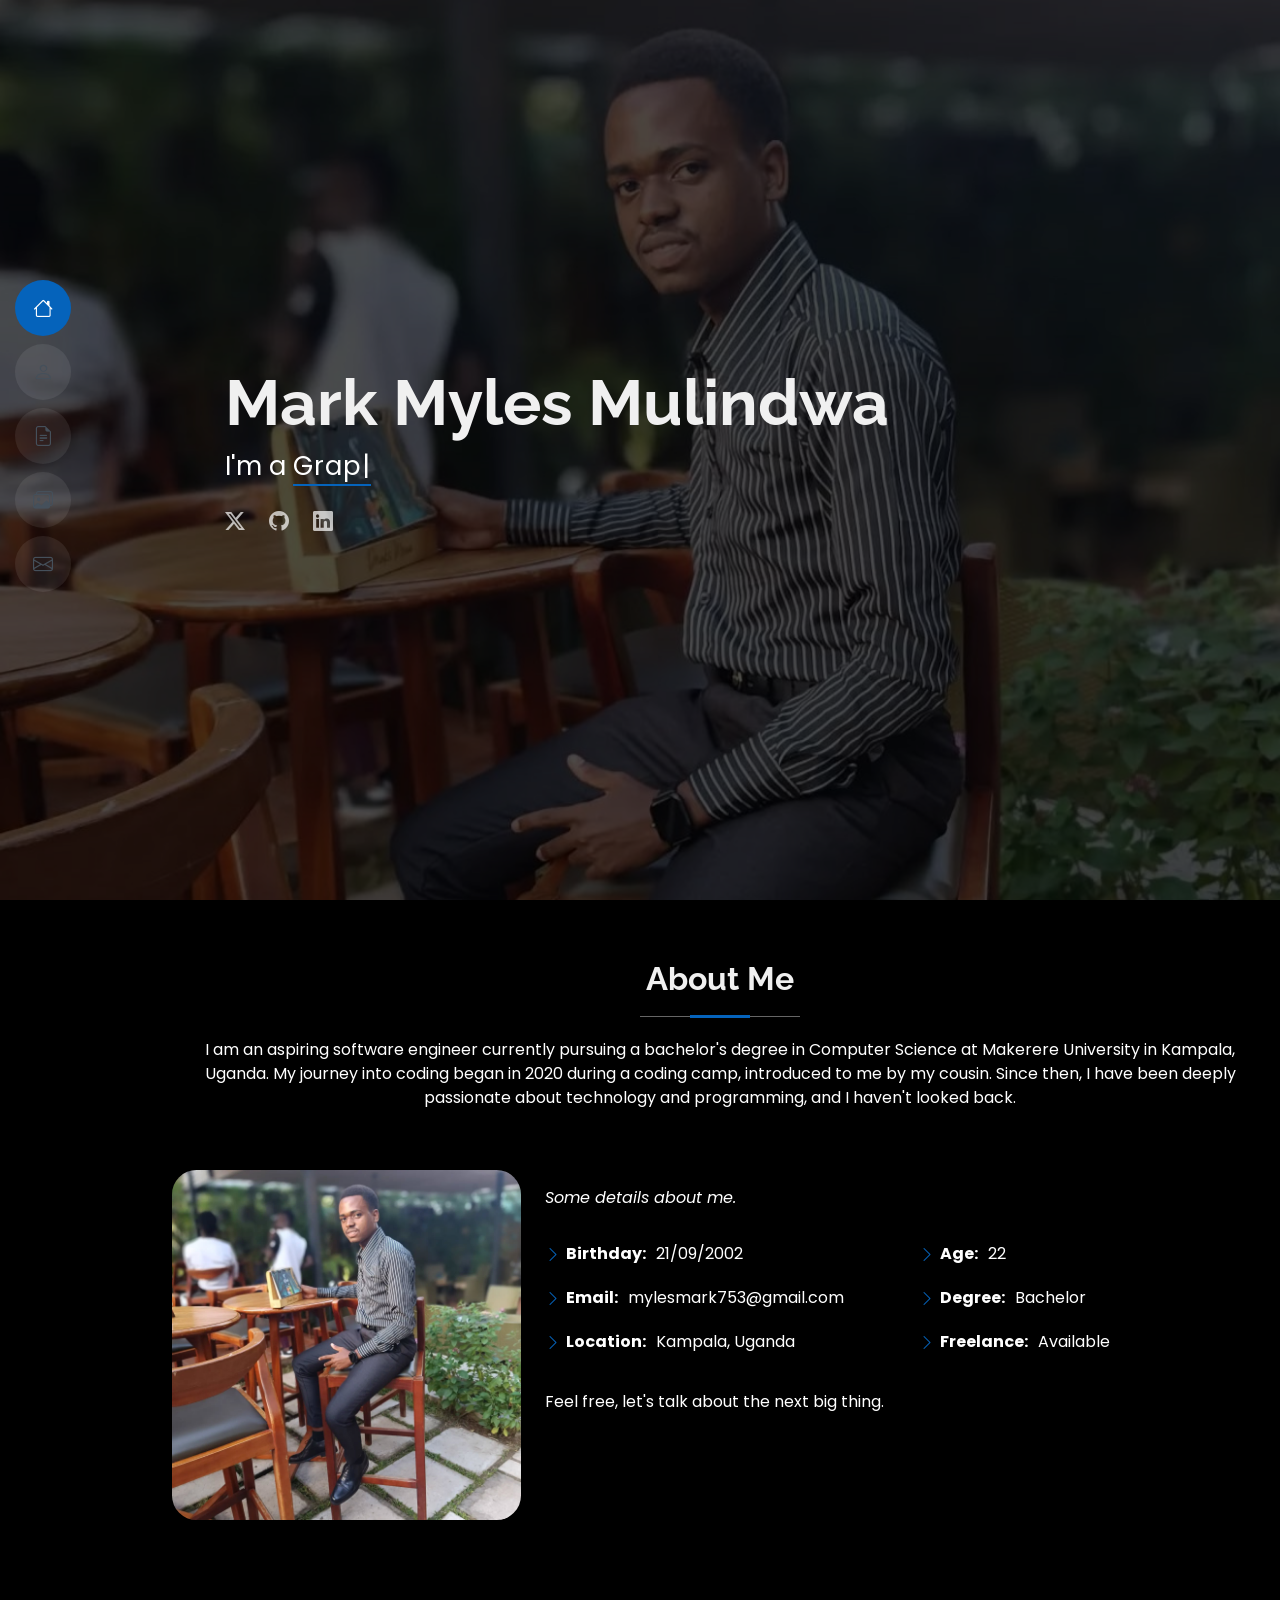
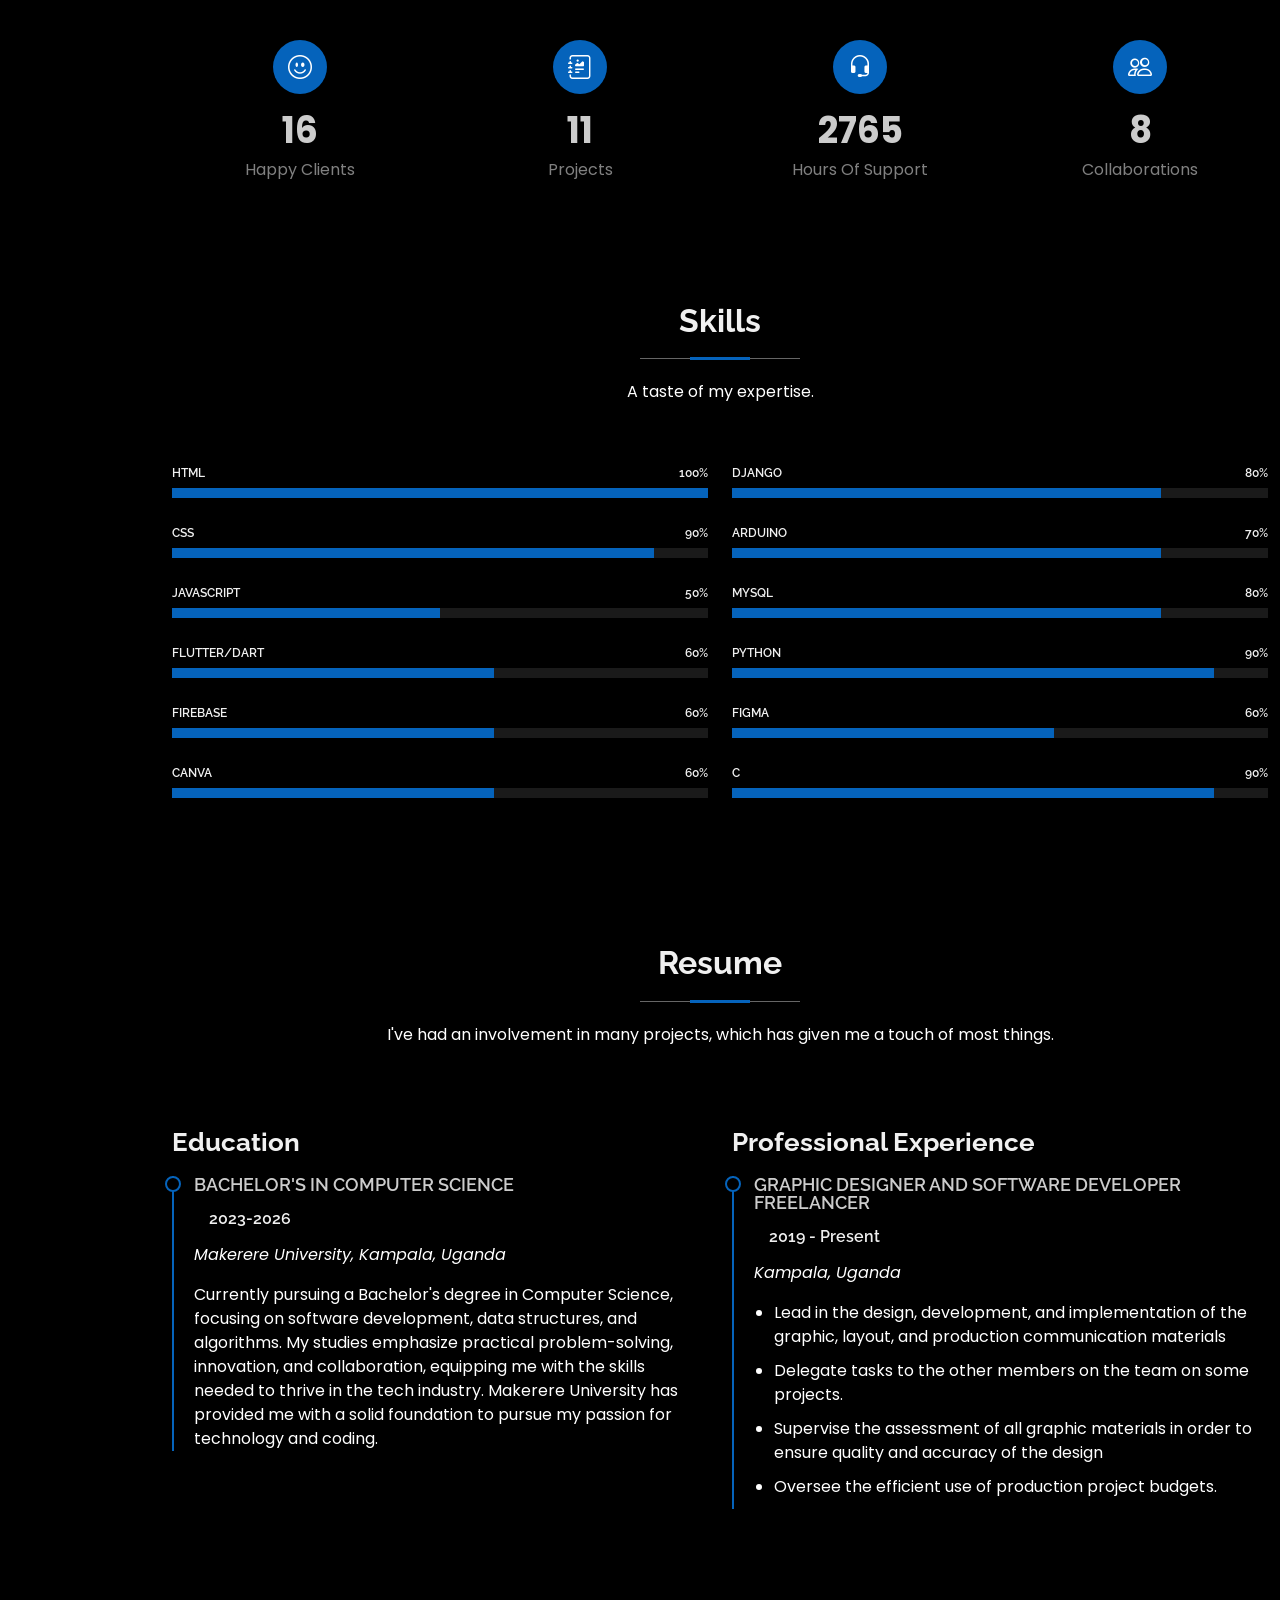
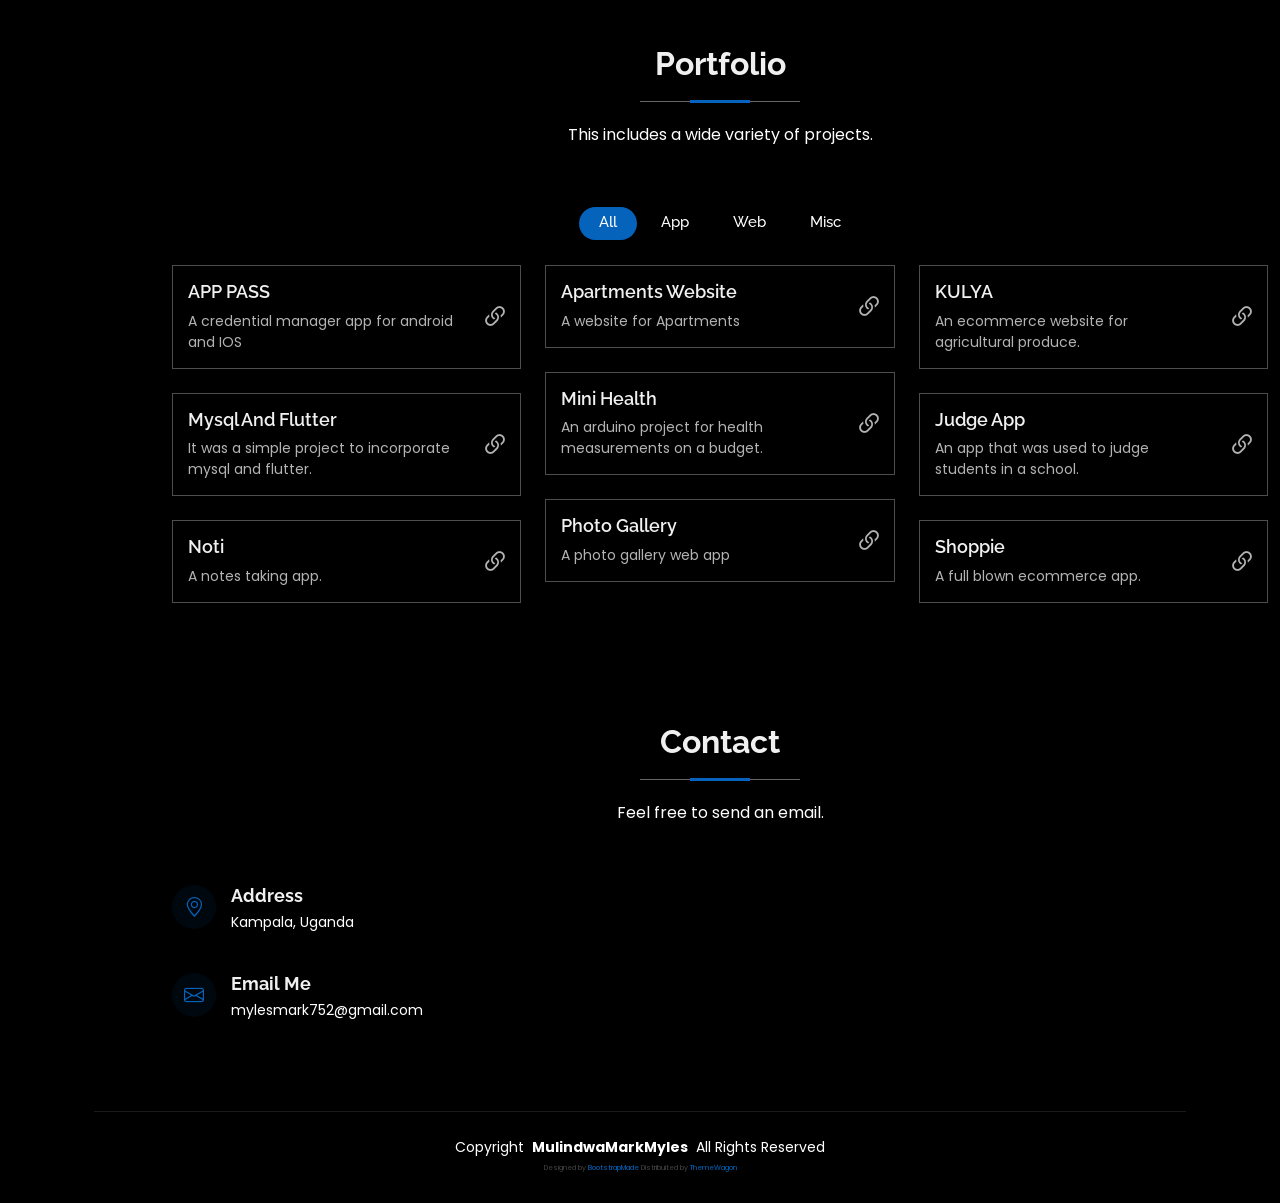
==== commit dfb71706: "version one - 02" ====
--- a/index.html
+++ b/index.html
@@ -4,13 +4,9 @@
 <head>
   <meta charset="utf-8">
   <meta content="width=device-width, initial-scale=1.0" name="viewport">
-  <title>Index - MyResume Bootstrap Template</title>
+  <title>MulindwaMarkMyles</title>
   <meta content="" name="description">
   <meta content="" name="keywords">
-
-  <!-- Favicons -->
-  <link href="assets/img/favicon.png" rel="icon">
-  <link href="assets/img/apple-touch-icon.png" rel="apple-touch-icon">
 
   <!-- Fonts -->
   <link href="https://fonts.googleapis.com" rel="preconnect">
@@ -425,138 +421,6 @@
 
     </section><!-- /Portfolio Section -->
 
-    <!-- Testimonials Section -->
-    <section id="testimonials" class="testimonials section">
-
-      <!-- Section Title -->
-      <div class="container section-title" data-aos="fade-up">
-        <h2>Testimonials</h2>
-        <p>Necessitatibus eius consequatur ex aliquid fuga eum quidem sint consectetur velit</p>
-      </div><!-- End Section Title -->
-
-      <div class="container" data-aos="fade-up" data-aos-delay="100">
-
-        <div class="swiper init-swiper">
-          <script type="application/json" class="swiper-config">
-            {
-              "loop": true,
-              "speed": 600,
-              "autoplay": {
-                "delay": 5000
-              },
-              "slidesPerView": "auto",
-              "pagination": {
-                "el": ".swiper-pagination",
-                "type": "bullets",
-                "clickable": true
-              }
-            }
-          </script>
-          <div class="swiper-wrapper">
-
-            <div class="swiper-slide">
-              <div class="testimonial-item">
-                <div class="row gy-4 justify-content-center">
-                  <div class="col-lg-6">
-                    <div class="testimonial-content">
-                      <p>
-                        <i class="bi bi-quote quote-icon-left"></i>
-                        <span>Proin iaculis purus consequat sem cure digni ssim donec porttitora entum suscipit rhoncus. Accusantium quam, ultricies eget id, aliquam eget nibh et. Maecen aliquam, risus at semper.</span>
-                        <i class="bi bi-quote quote-icon-right"></i>
-                      </p>
-                      <h3>Saul Goodman</h3>
-                      <h4>Ceo &amp; Founder</h4>
-                      <div class="stars">
-                        <i class="bi bi-star-fill"></i><i class="bi bi-star-fill"></i><i class="bi bi-star-fill"></i><i class="bi bi-star-fill"></i><i class="bi bi-star-fill"></i>
-                      </div>
-                    </div>
-                  </div>
-                  <div class="col-lg-2 text-center">
-                    <img src="assets/img/testimonials/testimonials-1.jpg" class="img-fluid testimonial-img" alt="">
-                  </div>
-                </div>
-              </div>
-            </div><!-- End testimonial item -->
-
-            <div class="swiper-slide">
-              <div class="testimonial-item">
-                <div class="row gy-4 justify-content-center">
-                  <div class="col-lg-6">
-                    <div class="testimonial-content">
-                      <p>
-                        <i class="bi bi-quote quote-icon-left"></i>
-                        <span>Export tempor illum tamen malis malis eram quae irure esse labore quem cillum quid cillum eram malis quorum velit fore eram velit sunt aliqua noster fugiat irure amet legam anim culpa.</span>
-                        <i class="bi bi-quote quote-icon-right"></i>
-                      </p>
-                      <h3>Sara Wilsson</h3>
-                      <h4>Designer</h4>
-                      <div class="stars">
-                        <i class="bi bi-star-fill"></i><i class="bi bi-star-fill"></i><i class="bi bi-star-fill"></i><i class="bi bi-star-fill"></i><i class="bi bi-star-fill"></i>
-                      </div>
-                    </div>
-                  </div>
-                  <div class="col-lg-2 text-center">
-                    <img src="assets/img/testimonials/testimonials-2.jpg" class="img-fluid testimonial-img" alt="">
-                  </div>
-                </div>
-              </div>
-            </div><!-- End testimonial item -->
-
-            <div class="swiper-slide">
-              <div class="testimonial-item">
-                <div class="row gy-4 justify-content-center">
-                  <div class="col-lg-6">
-                    <div class="testimonial-content">
-                      <p>
-                        <i class="bi bi-quote quote-icon-left"></i>
-                        <span>Enim nisi quem export duis labore cillum quae magna enim sint quorum nulla quem veniam duis minim tempor labore quem eram duis noster aute amet eram fore quis sint minim.</span>
-                        <i class="bi bi-quote quote-icon-right"></i>
-                      </p>
-                      <h3>Jena Karlis</h3>
-                      <h4>Store Owner</h4>
-                      <div class="stars">
-                        <i class="bi bi-star-fill"></i><i class="bi bi-star-fill"></i><i class="bi bi-star-fill"></i><i class="bi bi-star-fill"></i><i class="bi bi-star-fill"></i>
-                      </div>
-                    </div>
-                  </div>
-                  <div class="col-lg-2 text-center">
-                    <img src="assets/img/testimonials/testimonials-3.jpg" class="img-fluid testimonial-img" alt="">
-                  </div>
-                </div>
-              </div>
-            </div><!-- End testimonial item -->
-
-            <div class="swiper-slide">
-              <div class="testimonial-item">
-                <div class="row gy-4 justify-content-center">
-                  <div class="col-lg-6">
-                    <div class="testimonial-content">
-                      <p>
-                        <i class="bi bi-quote quote-icon-left"></i>
-                        <span>Fugiat enim eram quae cillum dolore dolor amet nulla culpa multos export minim fugiat minim velit minim dolor enim duis veniam ipsum anim magna sunt elit fore quem dolore labore illum veniam.</span>
-                        <i class="bi bi-quote quote-icon-right"></i>
-                      </p>
-                      <h3>John Larson</h3>
-                      <h4>Entrepreneur</h4>
-                      <div class="stars">
-                        <i class="bi bi-star-fill"></i><i class="bi bi-star-fill"></i><i class="bi bi-star-fill"></i><i class="bi bi-star-fill"></i><i class="bi bi-star-fill"></i>
-                      </div>
-                    </div>
-                  </div>
-                  <div class="col-lg-2 text-center">
-                    <img src="assets/img/testimonials/testimonials-4.jpg" class="img-fluid testimonial-img" alt="">
-                  </div>
-                </div>
-              </div>
-            </div><!-- End testimonial item -->
-
-          </div>
-          <div class="swiper-pagination"></div>
-        </div>
-
-      </div>
-
-    </section><!-- /Testimonials Section -->
 
     <!-- Contact Section -->
     <section id="contact" class="contact section">
@@ -564,7 +428,7 @@
       <!-- Section Title -->
       <div class="container section-title" data-aos="fade-up">
         <h2>Contact</h2>
-        <p>Necessitatibus eius consequatur ex aliquid fuga eum quidem sint consectetur velit</p>
+        <p>Feel free to send an email.</p>
       </div><!-- End Section Title -->
 
       <div class="container" data-aos="fade" data-aos-delay="100">
@@ -576,29 +440,21 @@
               <i class="bi bi-geo-alt flex-shrink-0"></i>
               <div>
                 <h3>Address</h3>
-                <p>A108 Adam Street, New York, NY 535022</p>
-              </div>
-            </div><!-- End Info Item -->
-
-            <div class="info-item d-flex" data-aos="fade-up" data-aos-delay="300">
-              <i class="bi bi-telephone flex-shrink-0"></i>
-              <div>
-                <h3>Call Us</h3>
-                <p>+1 5589 55488 55</p>
+                <p>Kampala, Uganda</p>
               </div>
             </div><!-- End Info Item -->
 
             <div class="info-item d-flex" data-aos="fade-up" data-aos-delay="400">
               <i class="bi bi-envelope flex-shrink-0"></i>
               <div>
-                <h3>Email Us</h3>
-                <p>info@example.com</p>
+                <h3>Email Me</h3>
+                <p>mylesmark752@gmail.com</p>
               </div>
             </div><!-- End Info Item -->
 
           </div>
 
-          <div class="col-lg-8">
+          <!-- <div class="col-lg-8">
             <form action="forms/contact.php" method="post" class="php-email-form" data-aos="fade-up" data-aos-delay="200">
               <div class="row gy-4">
 
@@ -628,7 +484,7 @@
 
               </div>
             </form>
-          </div><!-- End Contact Form -->
+          </div>End Contact Form -->
 
         </div>
 
@@ -638,9 +494,9 @@
 
   </main>
 
-  <footer id="footer" class="footer position-relative light-background">
+  <footer id="footer" class="footer position-relative">
     <div class="container">
-      <h3 class="sitename">Brandon Johnson</h3>
+      <!-- <h3 class="sitename">Brandon Johnson</h3>
       <p>Et aut eum quis fuga eos sunt ipsa nihil. Labore corporis magni eligendi fuga maxime saepe commodi placeat.</p>
       <div class="social-links d-flex justify-content-center">
         <a href=""><i class="bi bi-twitter-x"></i></a>
@@ -648,10 +504,10 @@
         <a href=""><i class="bi bi-instagram"></i></a>
         <a href=""><i class="bi bi-skype"></i></a>
         <a href=""><i class="bi bi-linkedin"></i></a>
-      </div>
+      </div> -->
       <div class="container">
         <div class="copyright">
-          <span>Copyright</span> <strong class="px-1 sitename">Alex Smith</strong> <span>All Rights Reserved</span>
+          <span>Copyright</span> <strong class="px-1 sitename">MulindwaMarkMyles</strong> <span>All Rights Reserved</span>
         </div>
         <div class="credits">
           <!-- All the links in the footer should remain intact. -->
--- a/assets/css/main.css
+++ b/assets/css/main.css
@@ -323,8 +323,9 @@
 }
 
 .footer .credits {
-  font-size: 13px;
+  font-size: 7px;
   padding-top: 5px;
+  color: rgba(255, 255, 255, 0.26)
 }
 
 /*--------------------------------------------------------------
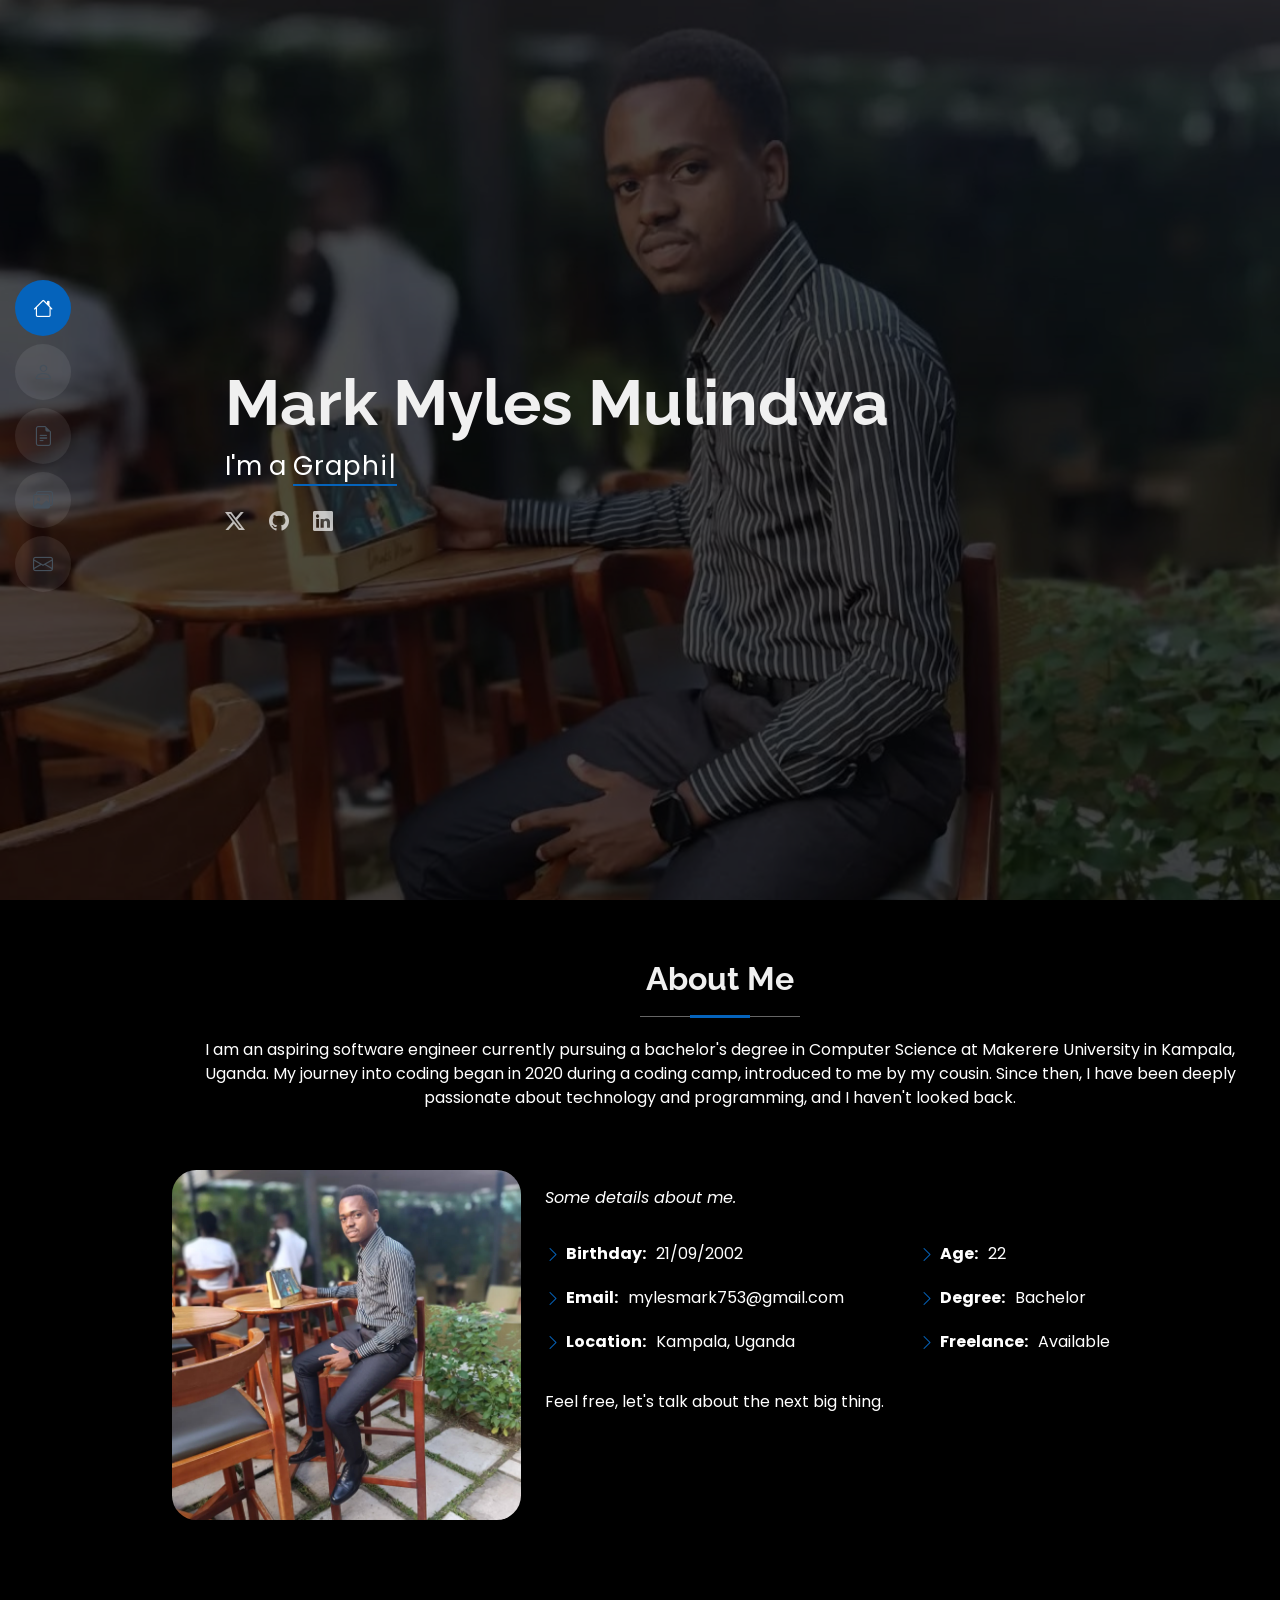
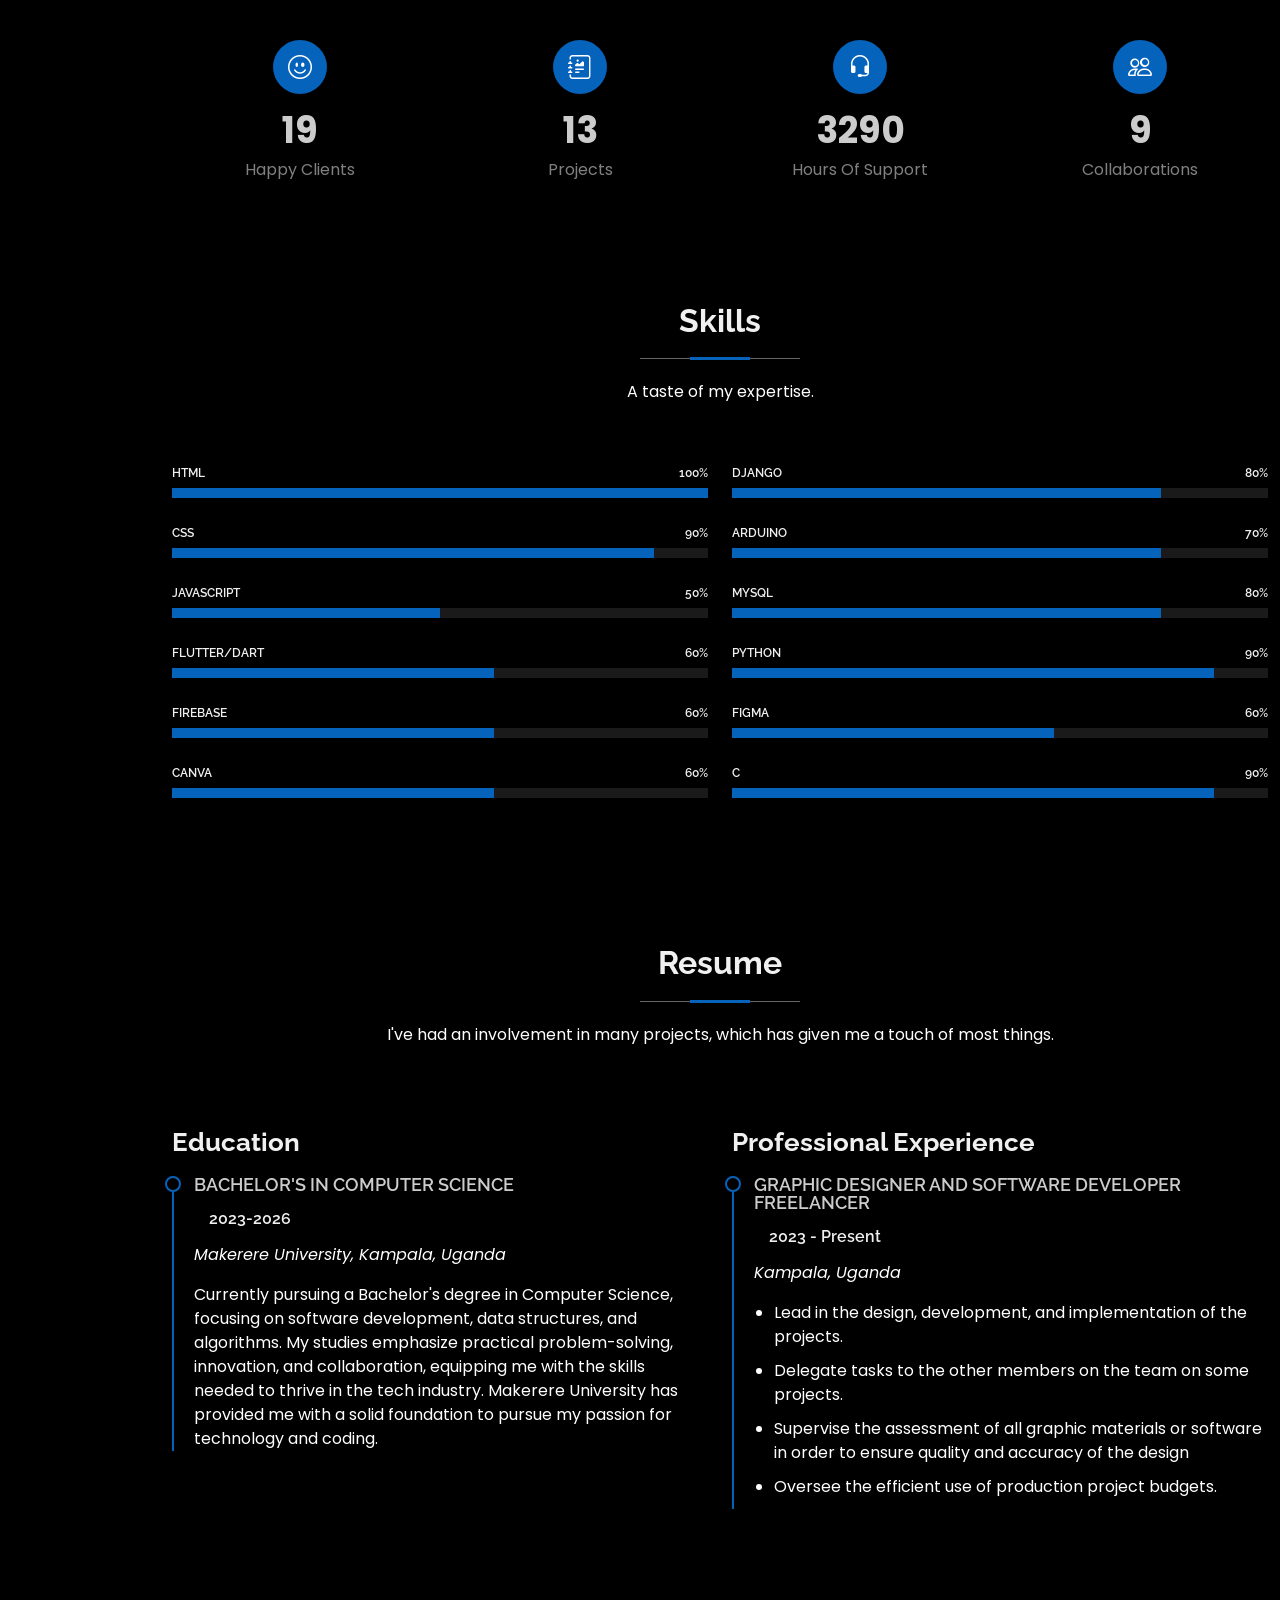
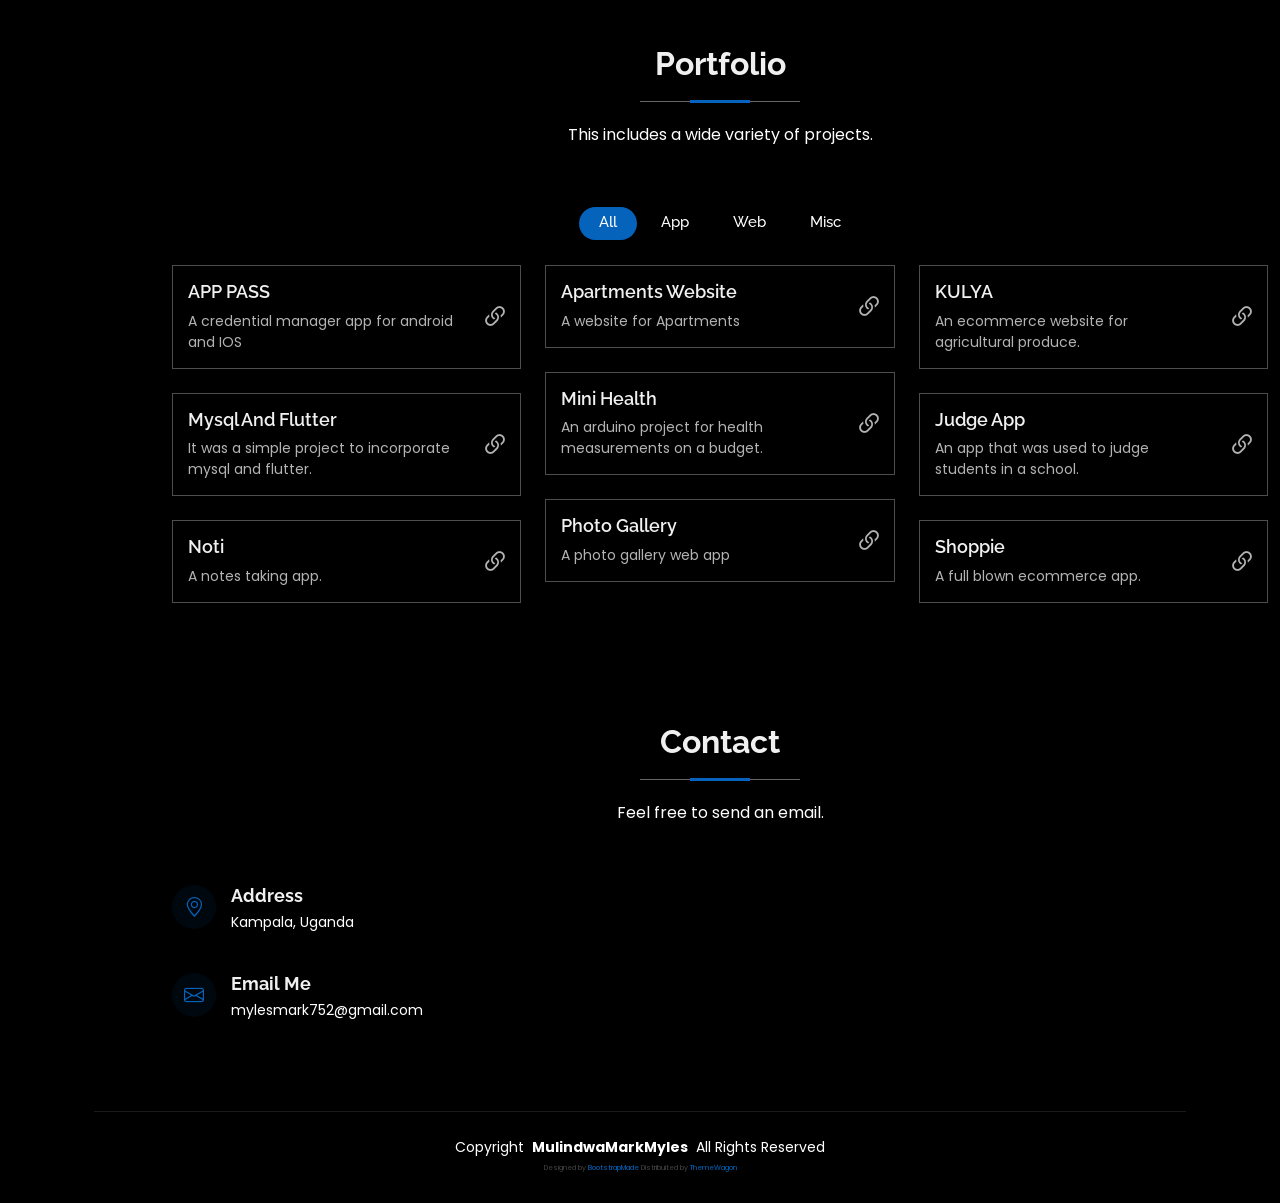
==== commit 84b526a3: "version one - 03" ====
--- a/index.html
+++ b/index.html
@@ -302,12 +302,12 @@
             <h3 class="resume-title">Professional Experience</h3>
             <div class="resume-item">
               <h4>Graphic Designer and Software Developer Freelancer</h4>
-              <h5>2019 - Present</h5>
+              <h5>2023 - Present</h5>
               <p><em>Kampala, Uganda</em></p>
               <ul>
-                <li>Lead in the design, development, and implementation of the graphic, layout, and production communication materials</li>
+                <li>Lead in the design, development, and implementation of the projects.</li>
                 <li>Delegate tasks to the other members on the team on some projects. </li>
-                <li>Supervise the assessment of all graphic materials in order to ensure quality and accuracy of the design</li>
+                <li>Supervise the assessment of all graphic materials or software in order to ensure quality and accuracy of the design</li>
                 <li>Oversee the efficient use of production project budgets. </li>
               </ul>
             </div><!-- End Resume Item -->
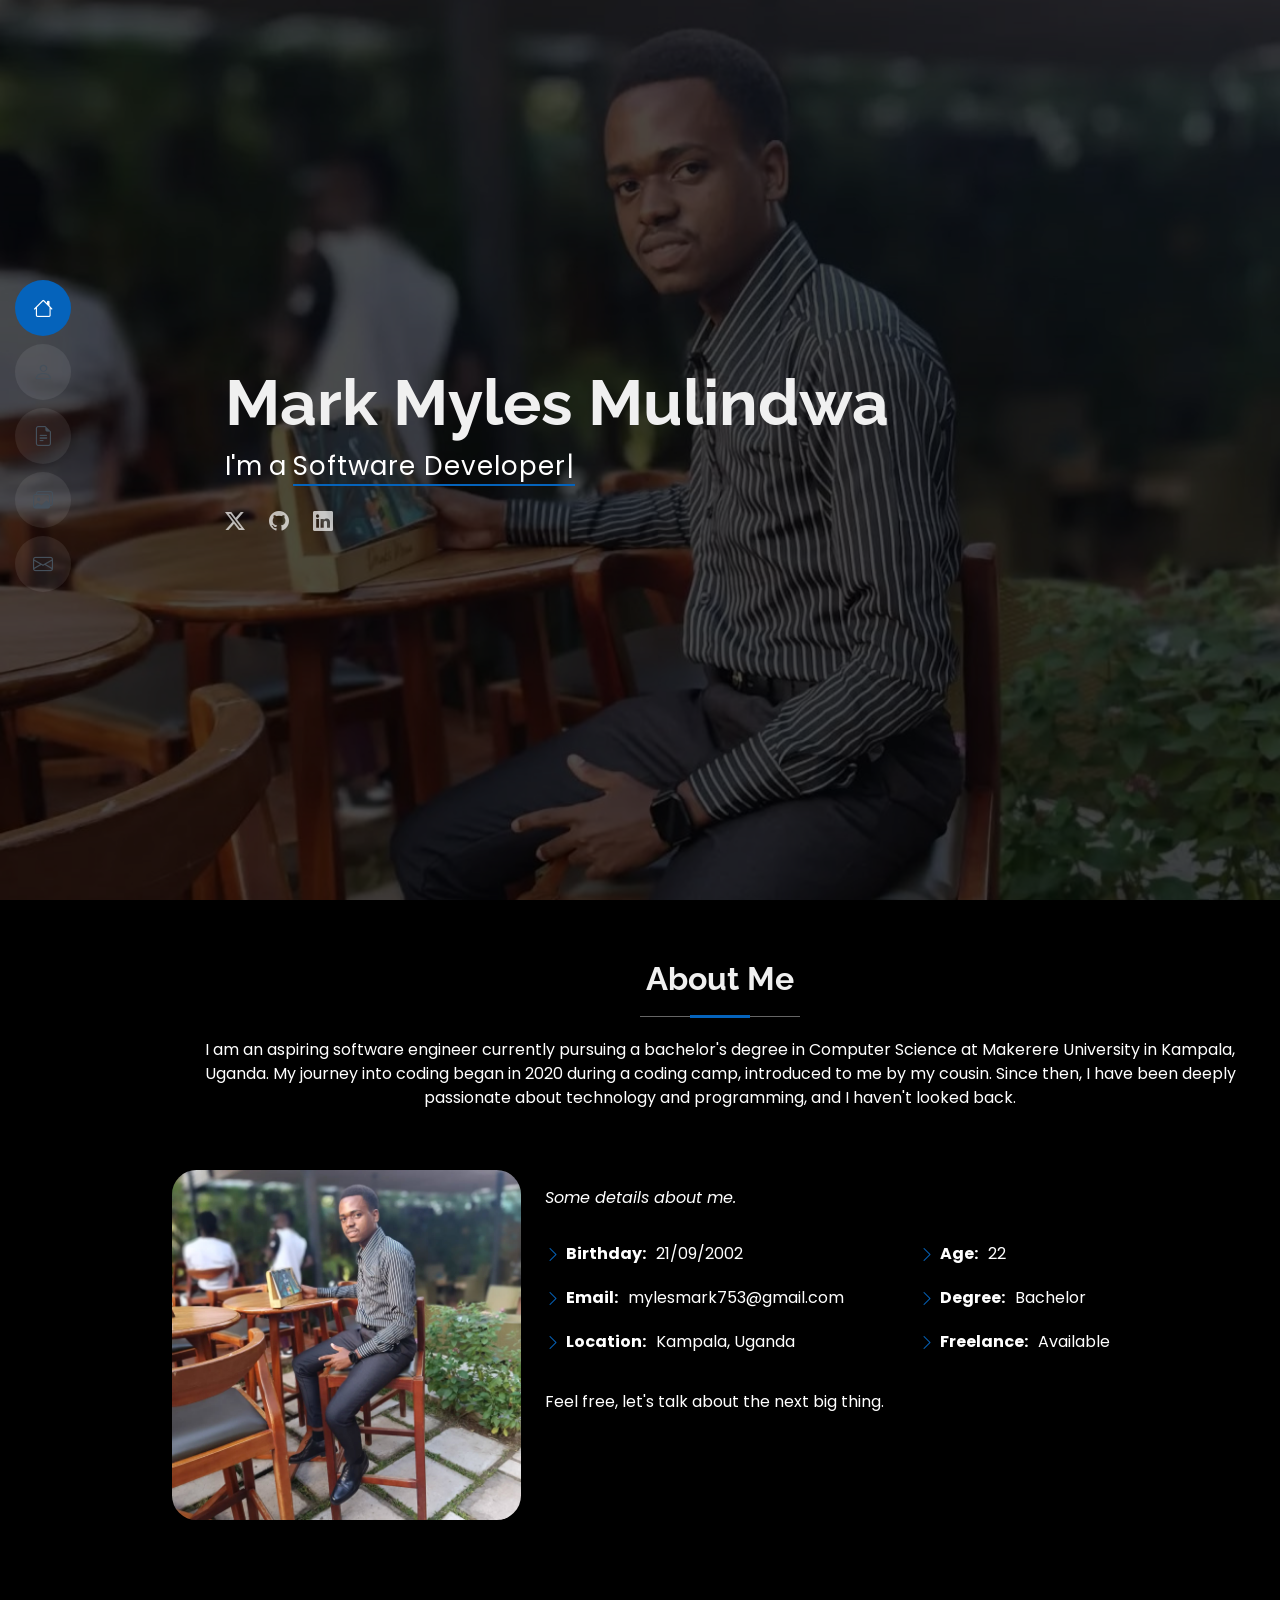
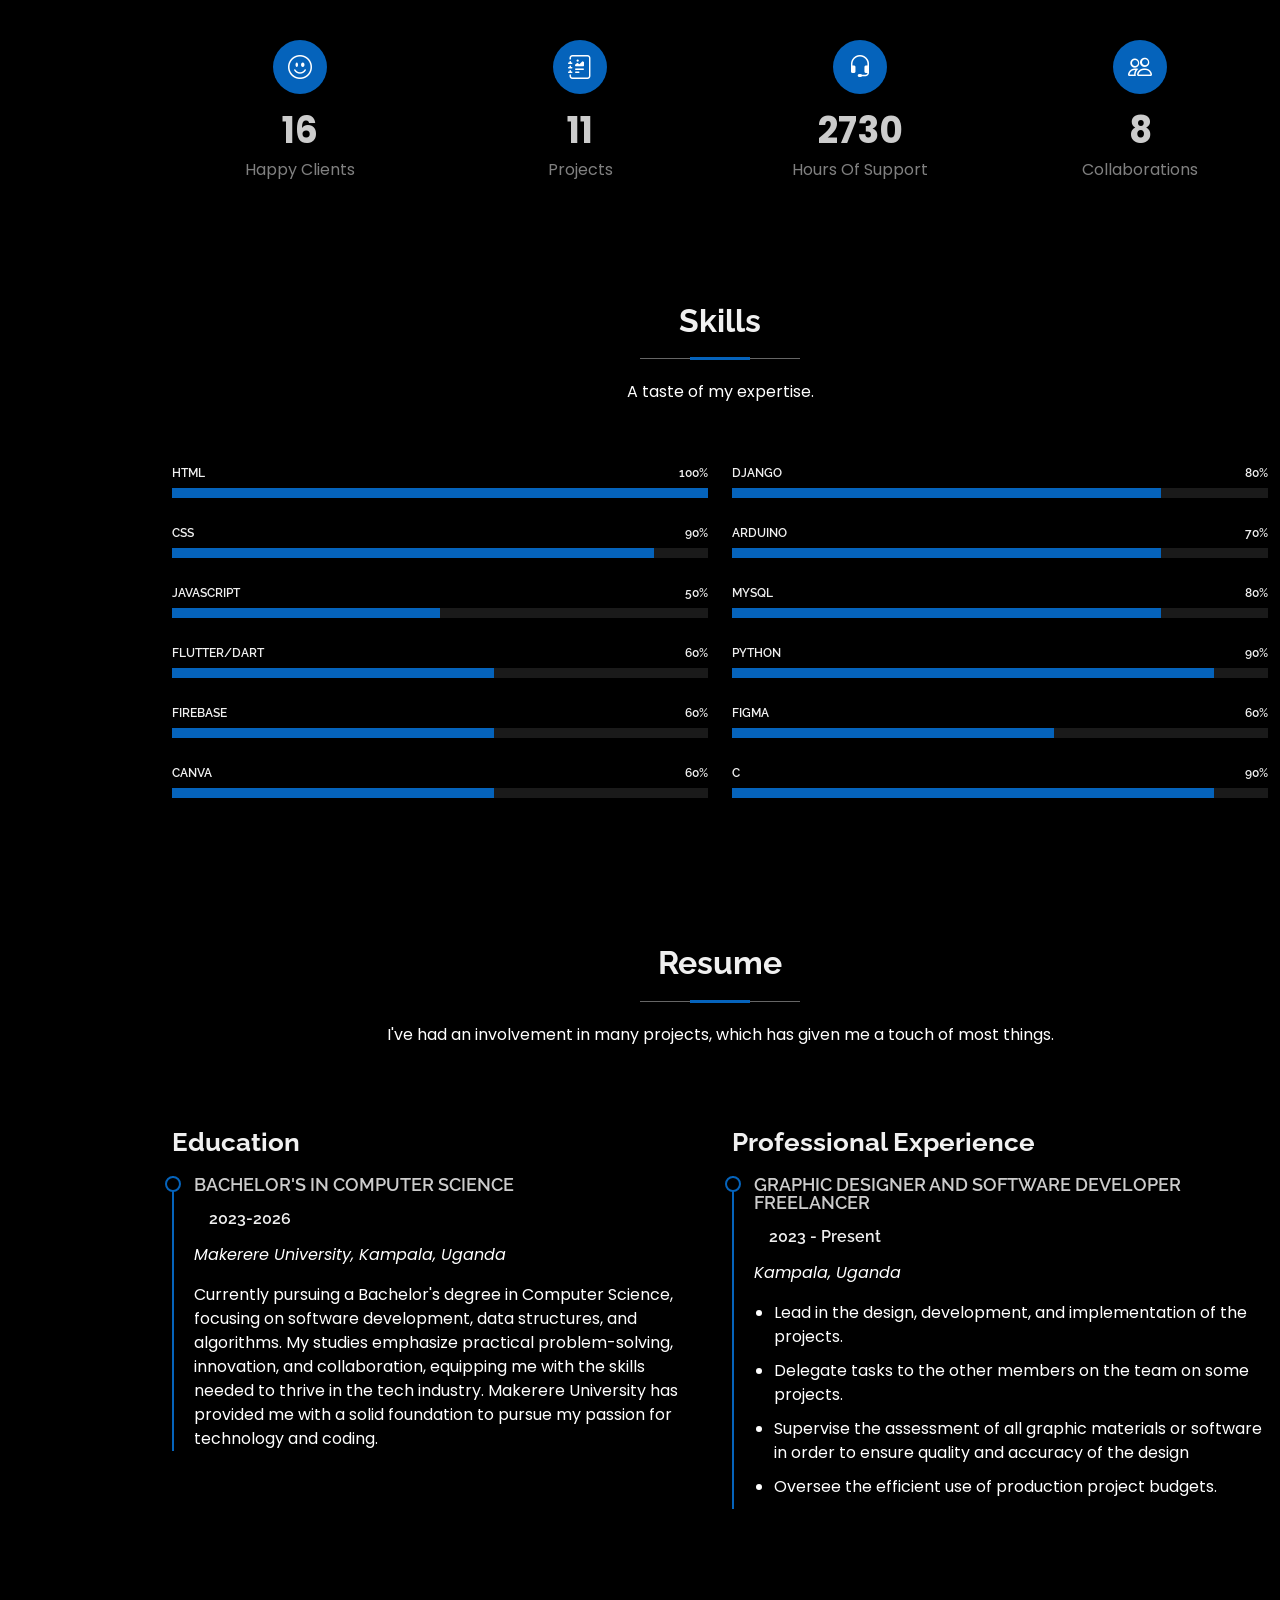
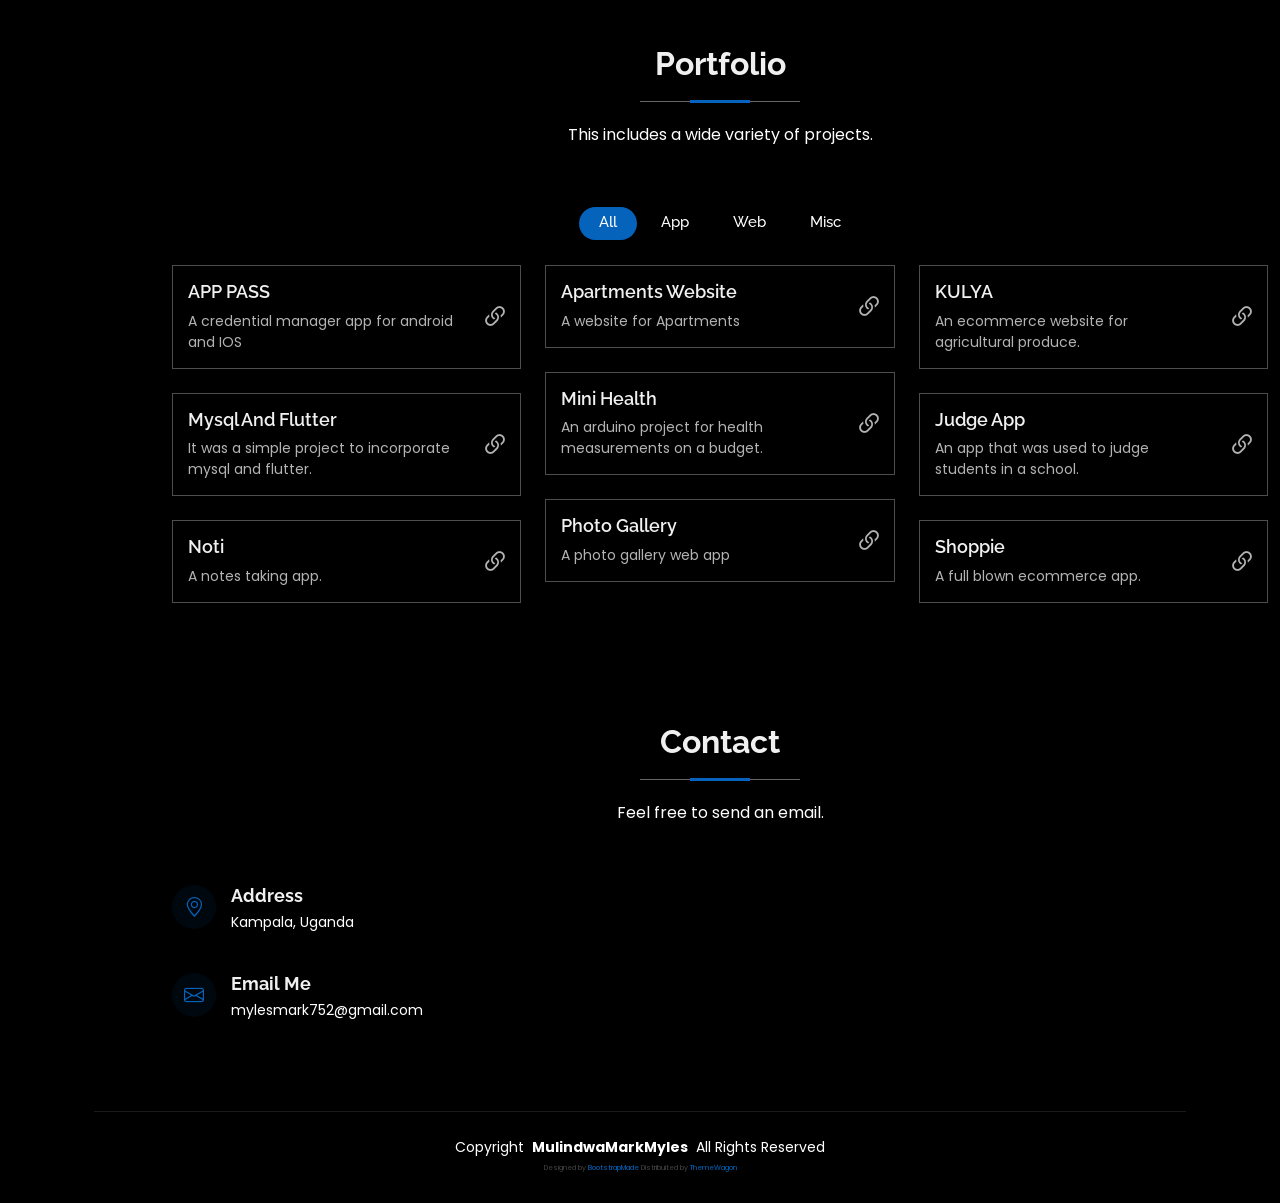
==== commit 627169e8: "version one - 03" ====
--- a/index.html
+++ b/index.html
@@ -54,7 +54,7 @@
         <div class="row justify-content-center">
           <div class="col-lg-9">
             <h2>Mark Myles Mulindwa</h2>
-            <p>I'm a <span class="typed" data-typed-items="Graphic Designer, Software Developer, Freelancer, ">Software Developer</span><span class="typed-cursor typed-cursor--blink" aria-hidden="true"></span></p>
+            <p>I'm a <span class="typed" data-typed-items="Software Developer, Graphic Designer, Freelancer, ">Software Developer</span><span class="typed-cursor typed-cursor--blink" aria-hidden="true"></span></p>
             <div class="social-links">
               <a href="https://twitter.com/mylesmark3"><i class="bi bi-twitter-x"></i></a>
               <a href="https://github.com/MulindwaMarkMyles"><i class="bi bi-github"></i></a>
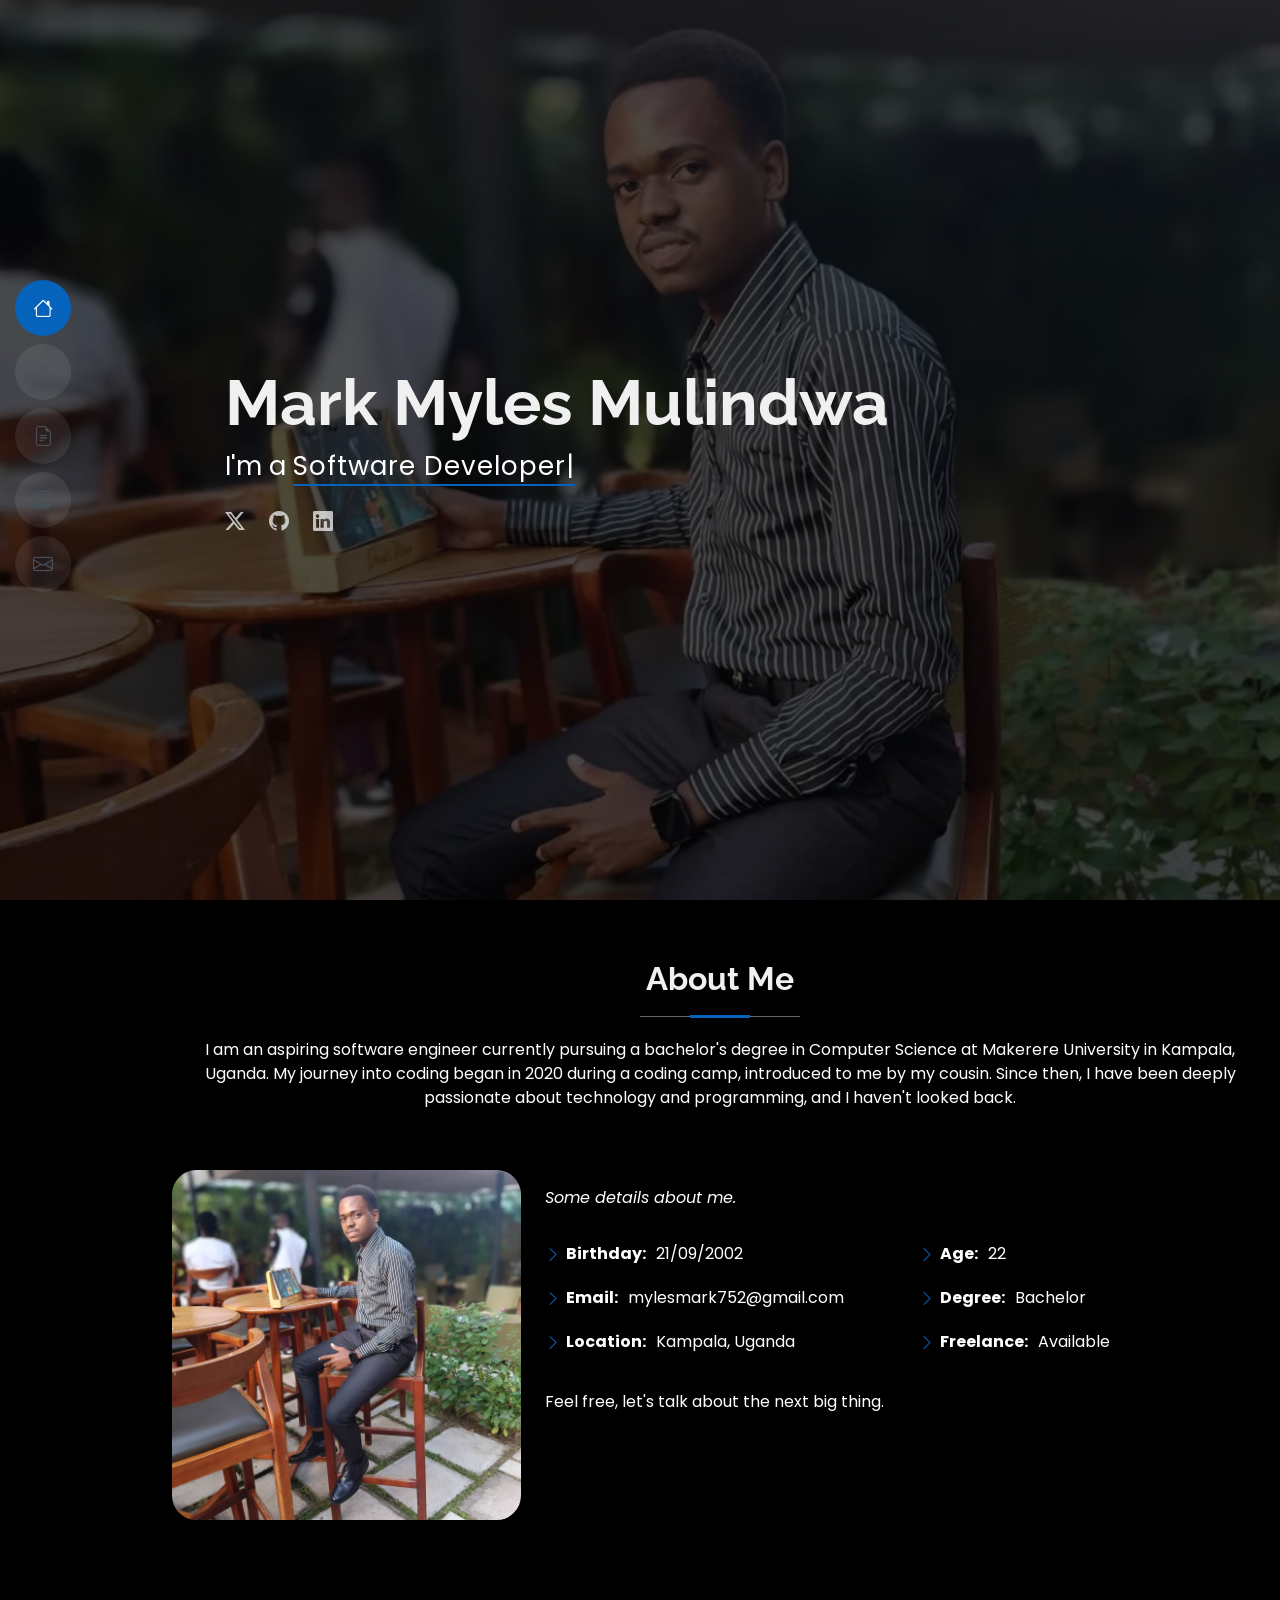
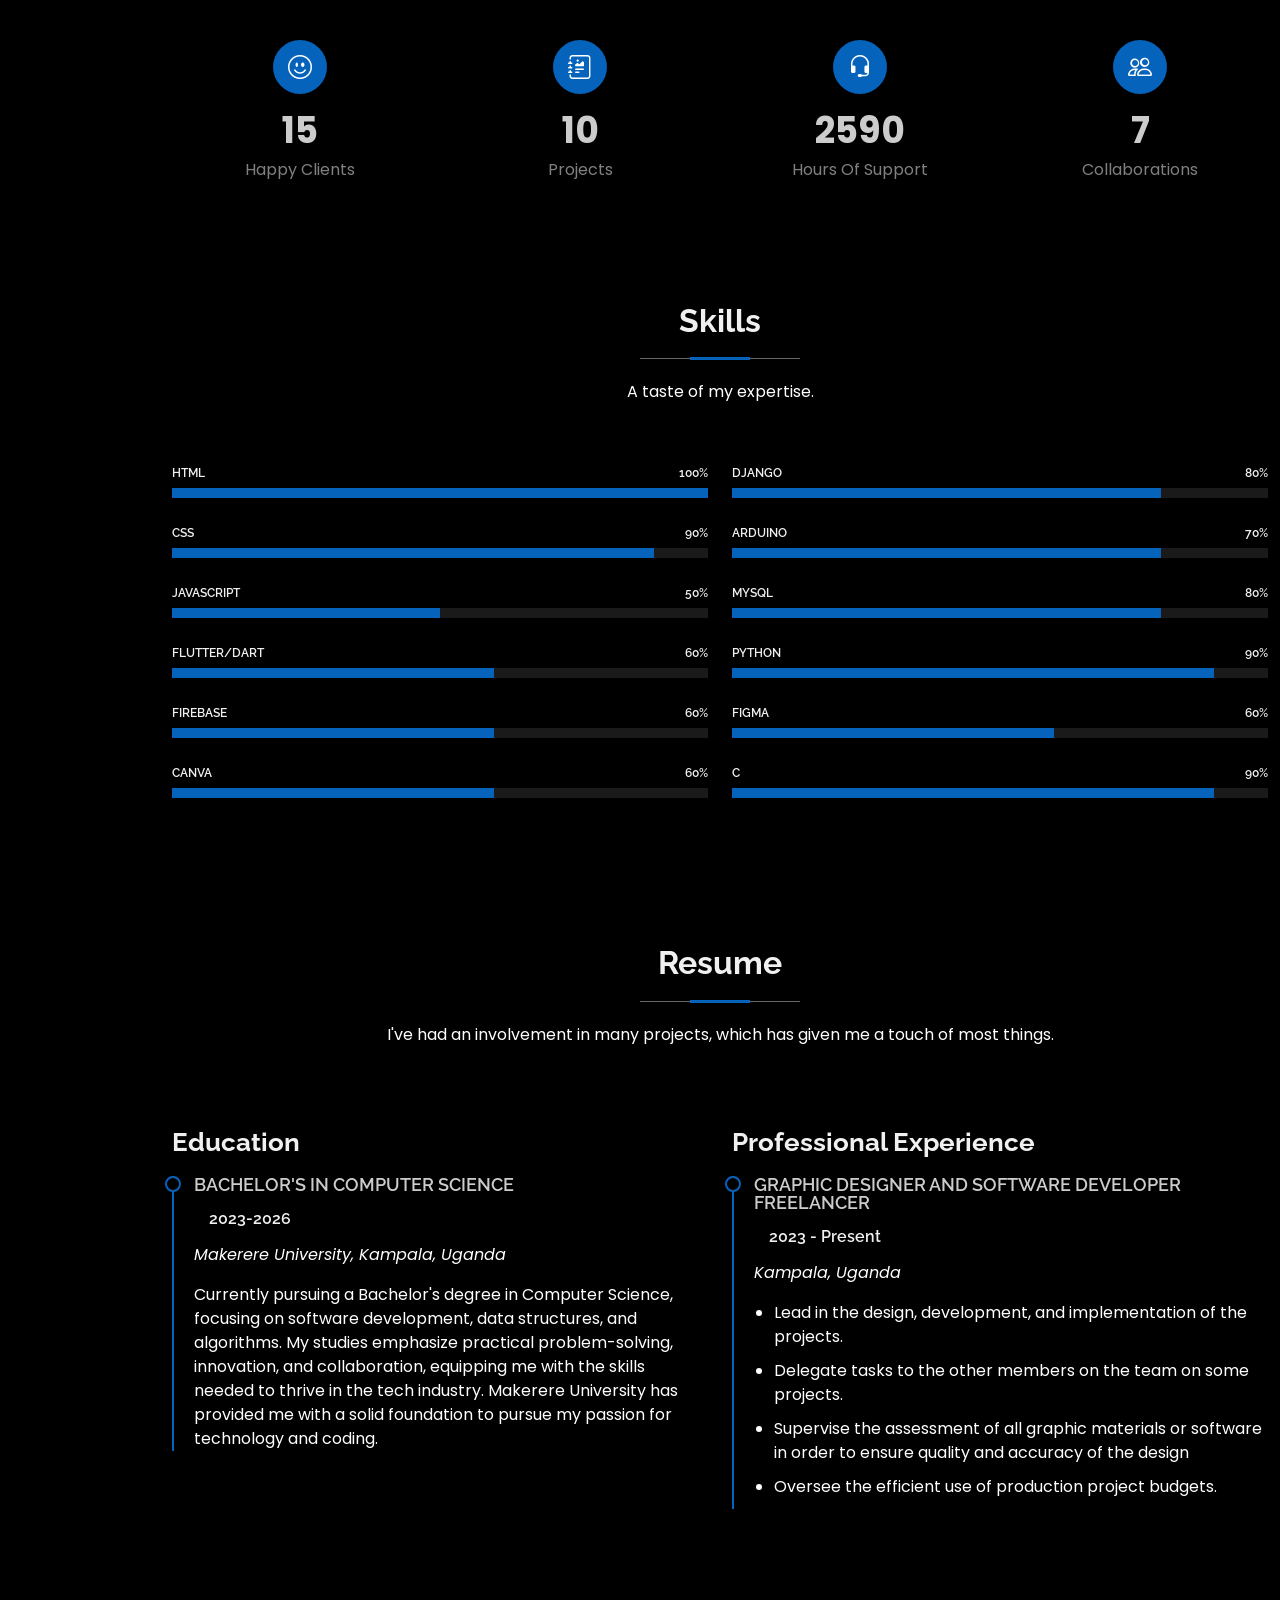
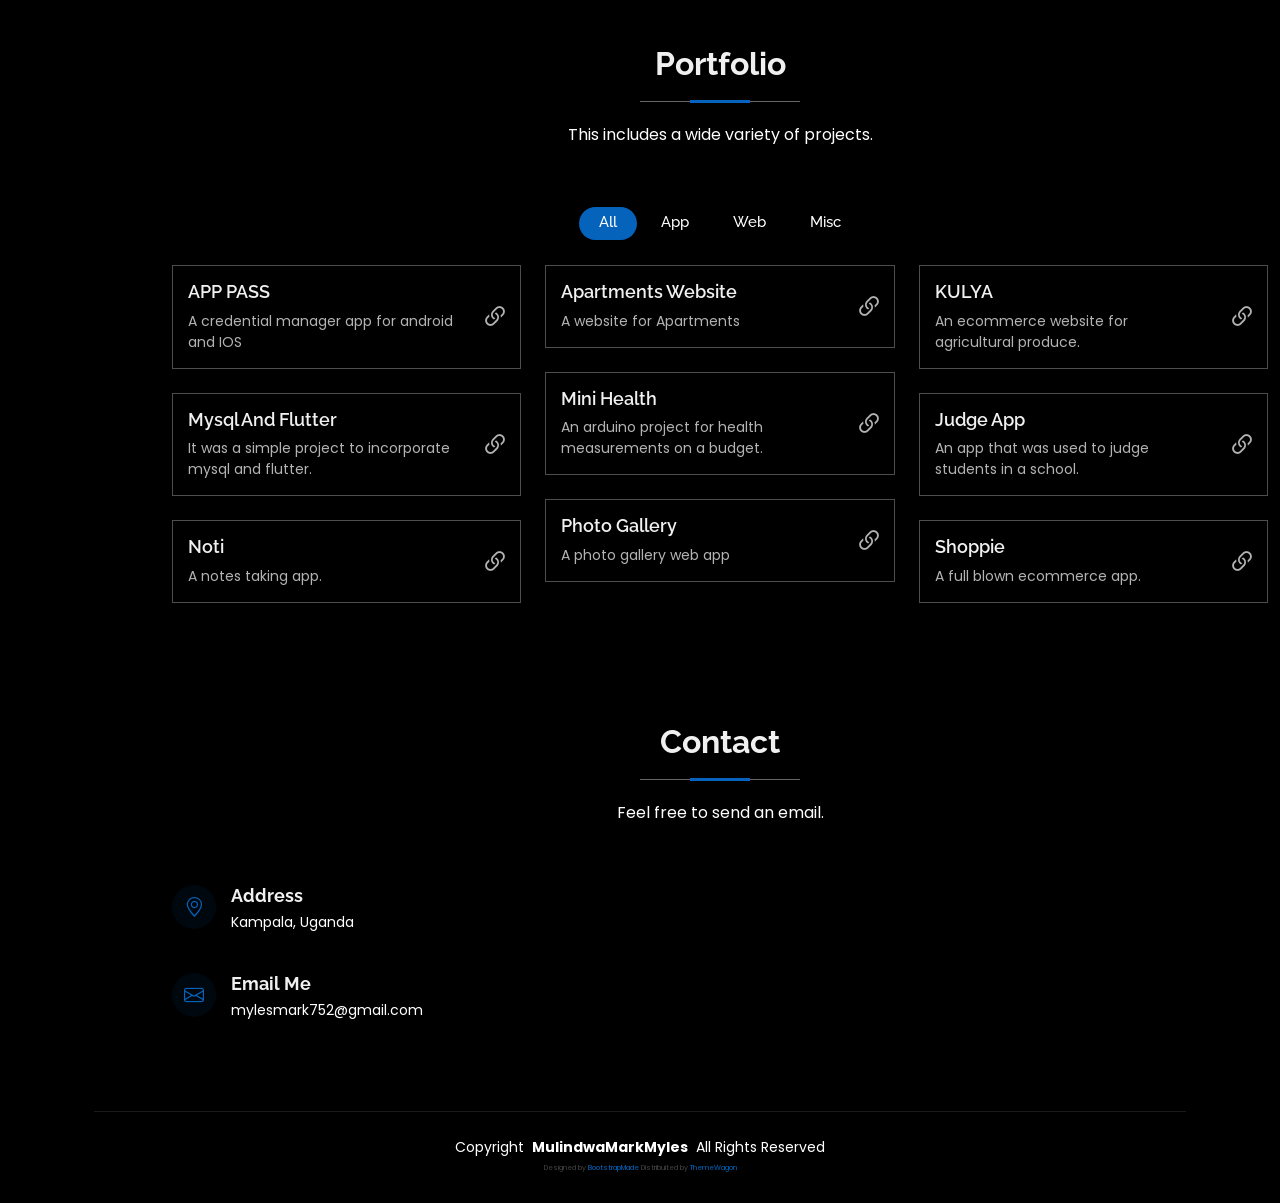
==== commit e88334a8: "version one - 04" ====
--- a/index.html
+++ b/index.html
@@ -92,7 +92,7 @@
               <div class="col-lg-6">
                 <ul>
                   <li><i class="bi bi-chevron-right"></i> <strong>Birthday:</strong> <span>21/09/2002</span></li>
-                  <li><i class="bi bi-chevron-right"></i> <strong>Email:</strong> <span>mylesmark753@gmail.com</span></li>
+                  <li><i class="bi bi-chevron-right"></i> <strong>Email:</strong> <span>mylesmark752@gmail.com</span></li>
                   <li><i class="bi bi-chevron-right"></i> <strong>Location:</strong> <span>Kampala, Uganda</span></li>
                 </ul>
               </div>
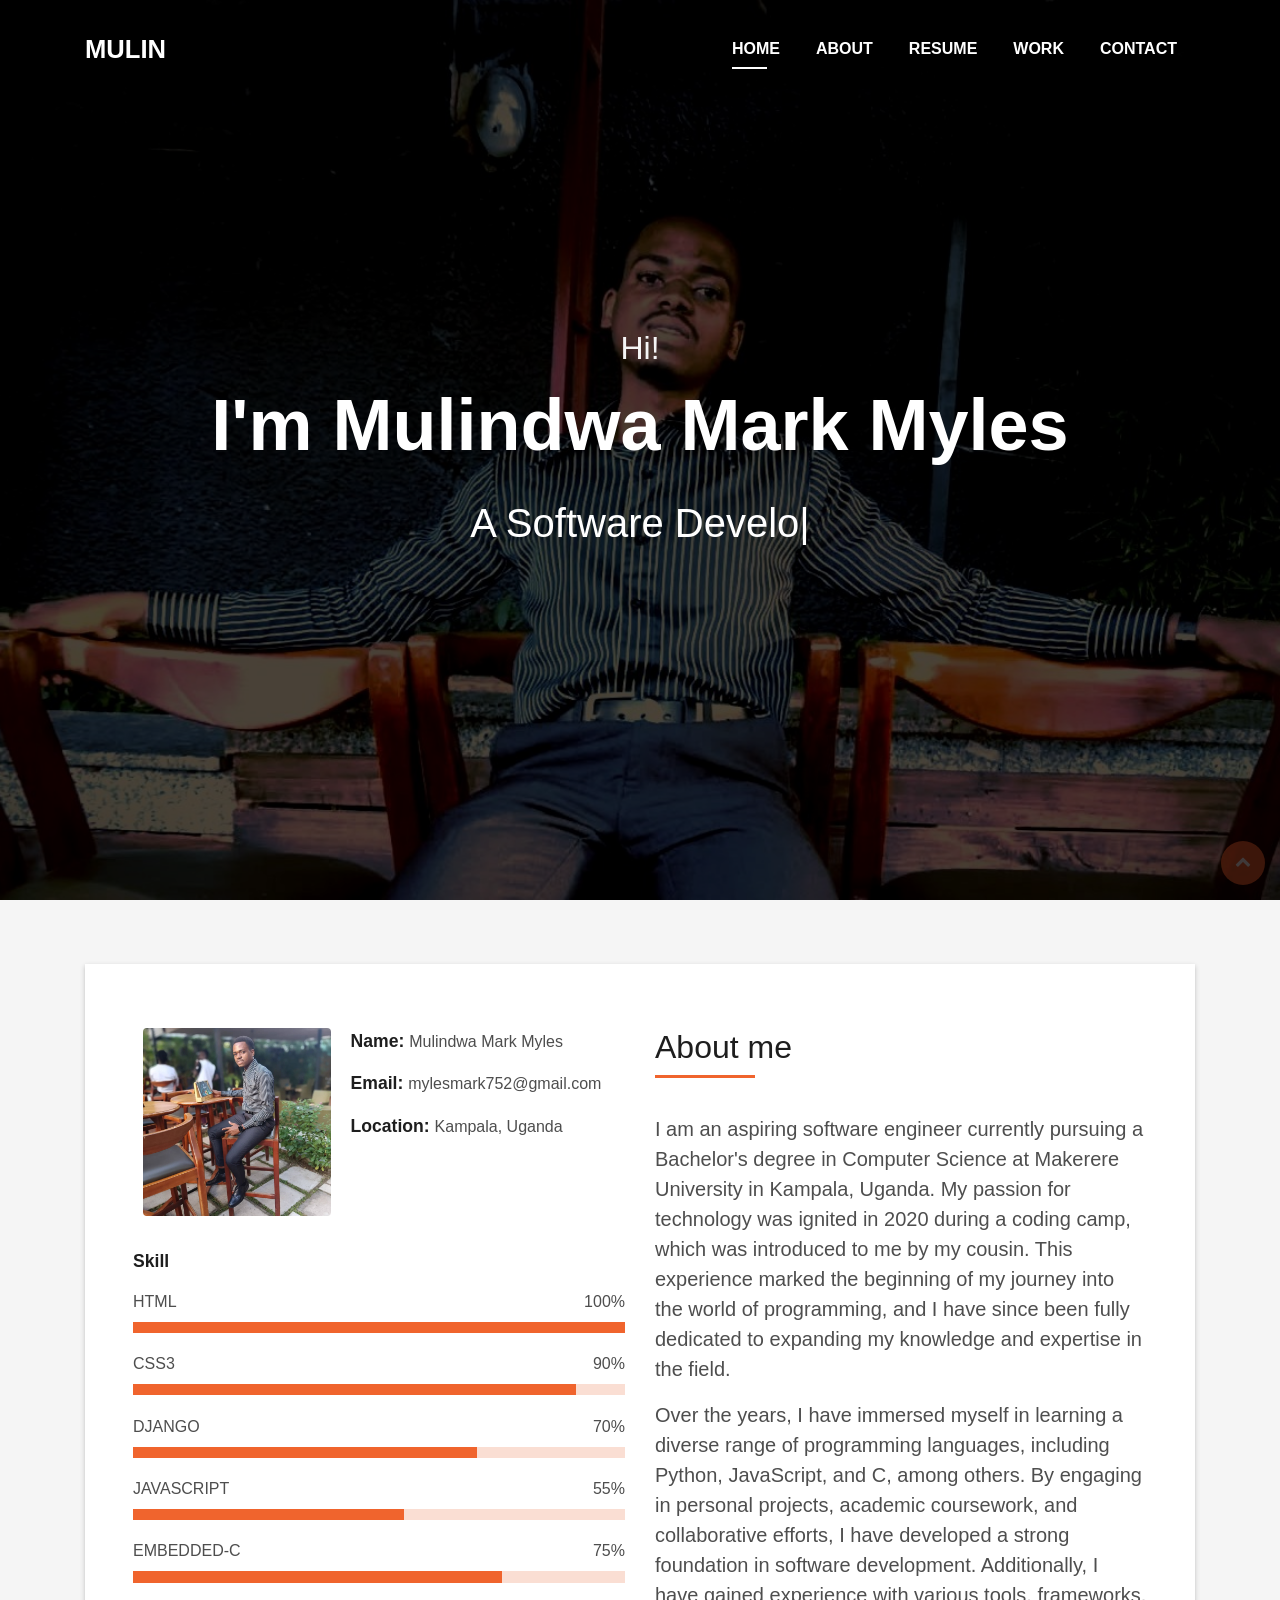
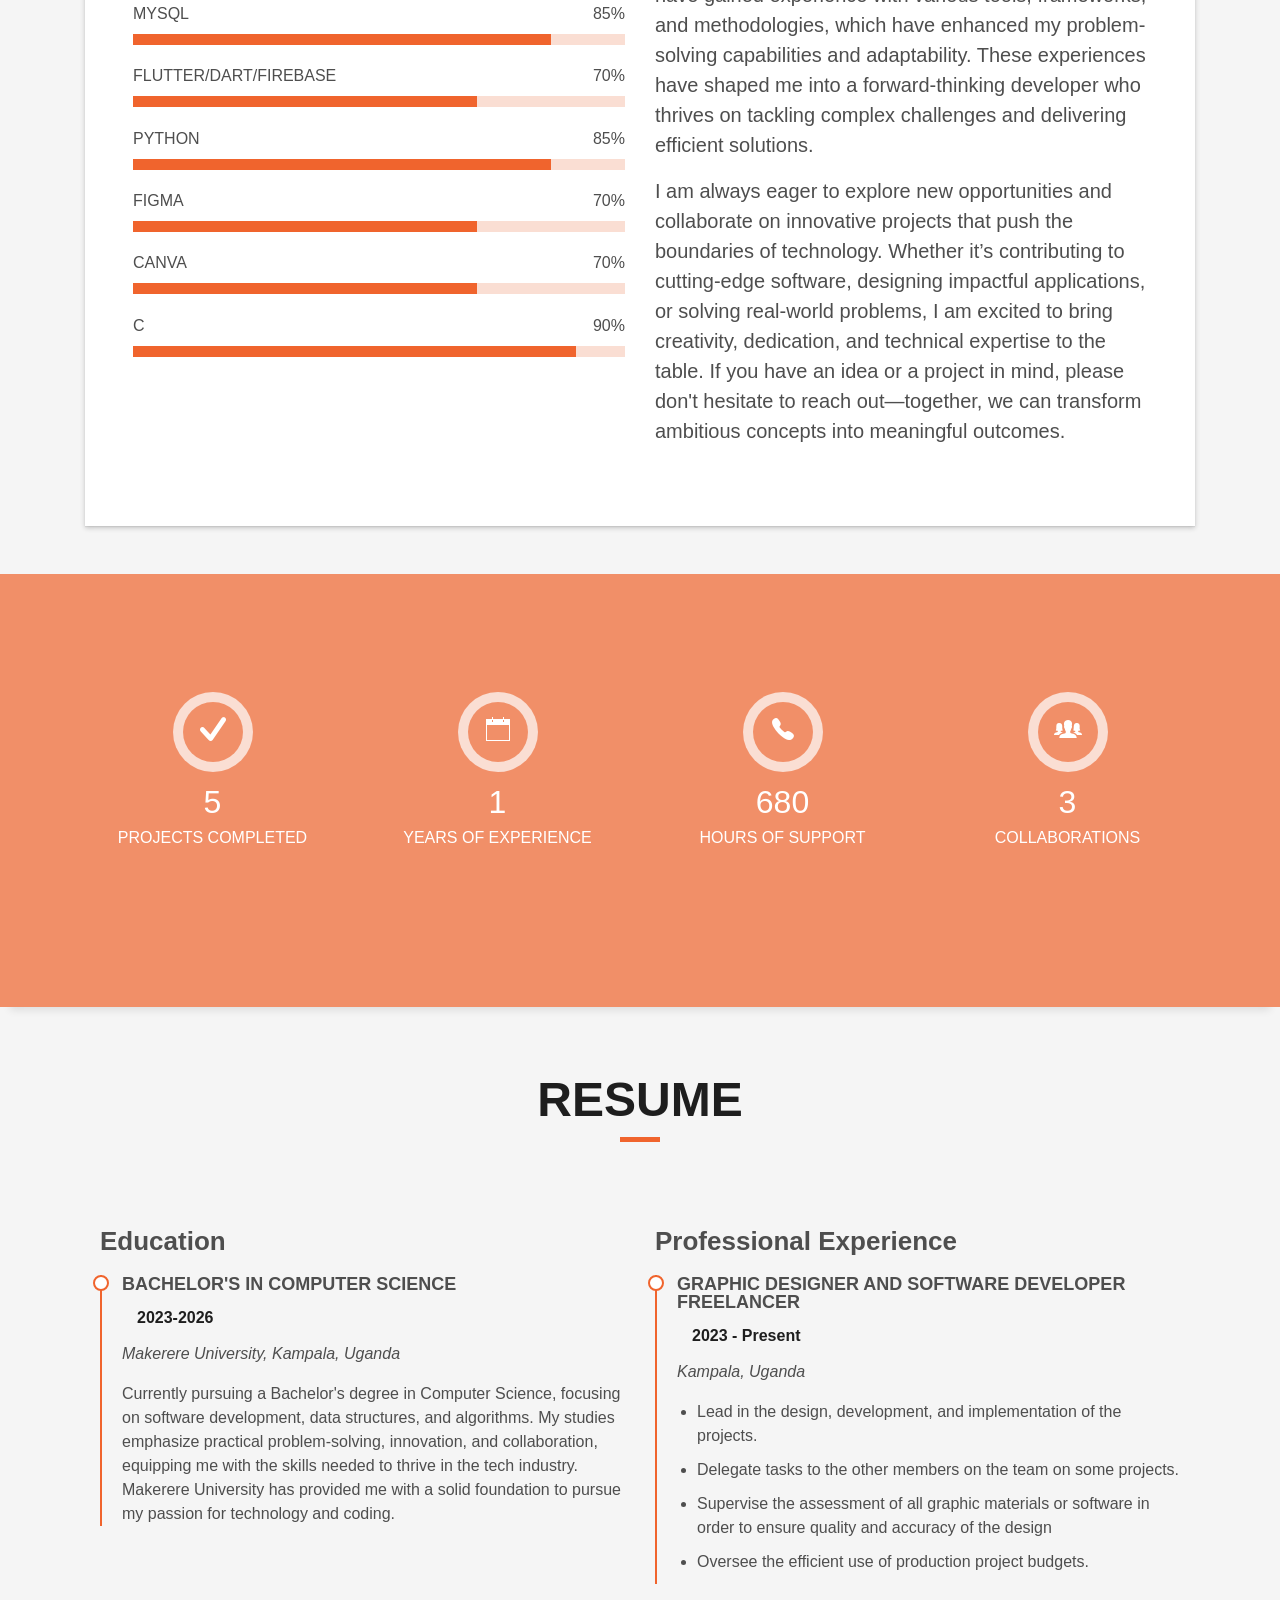
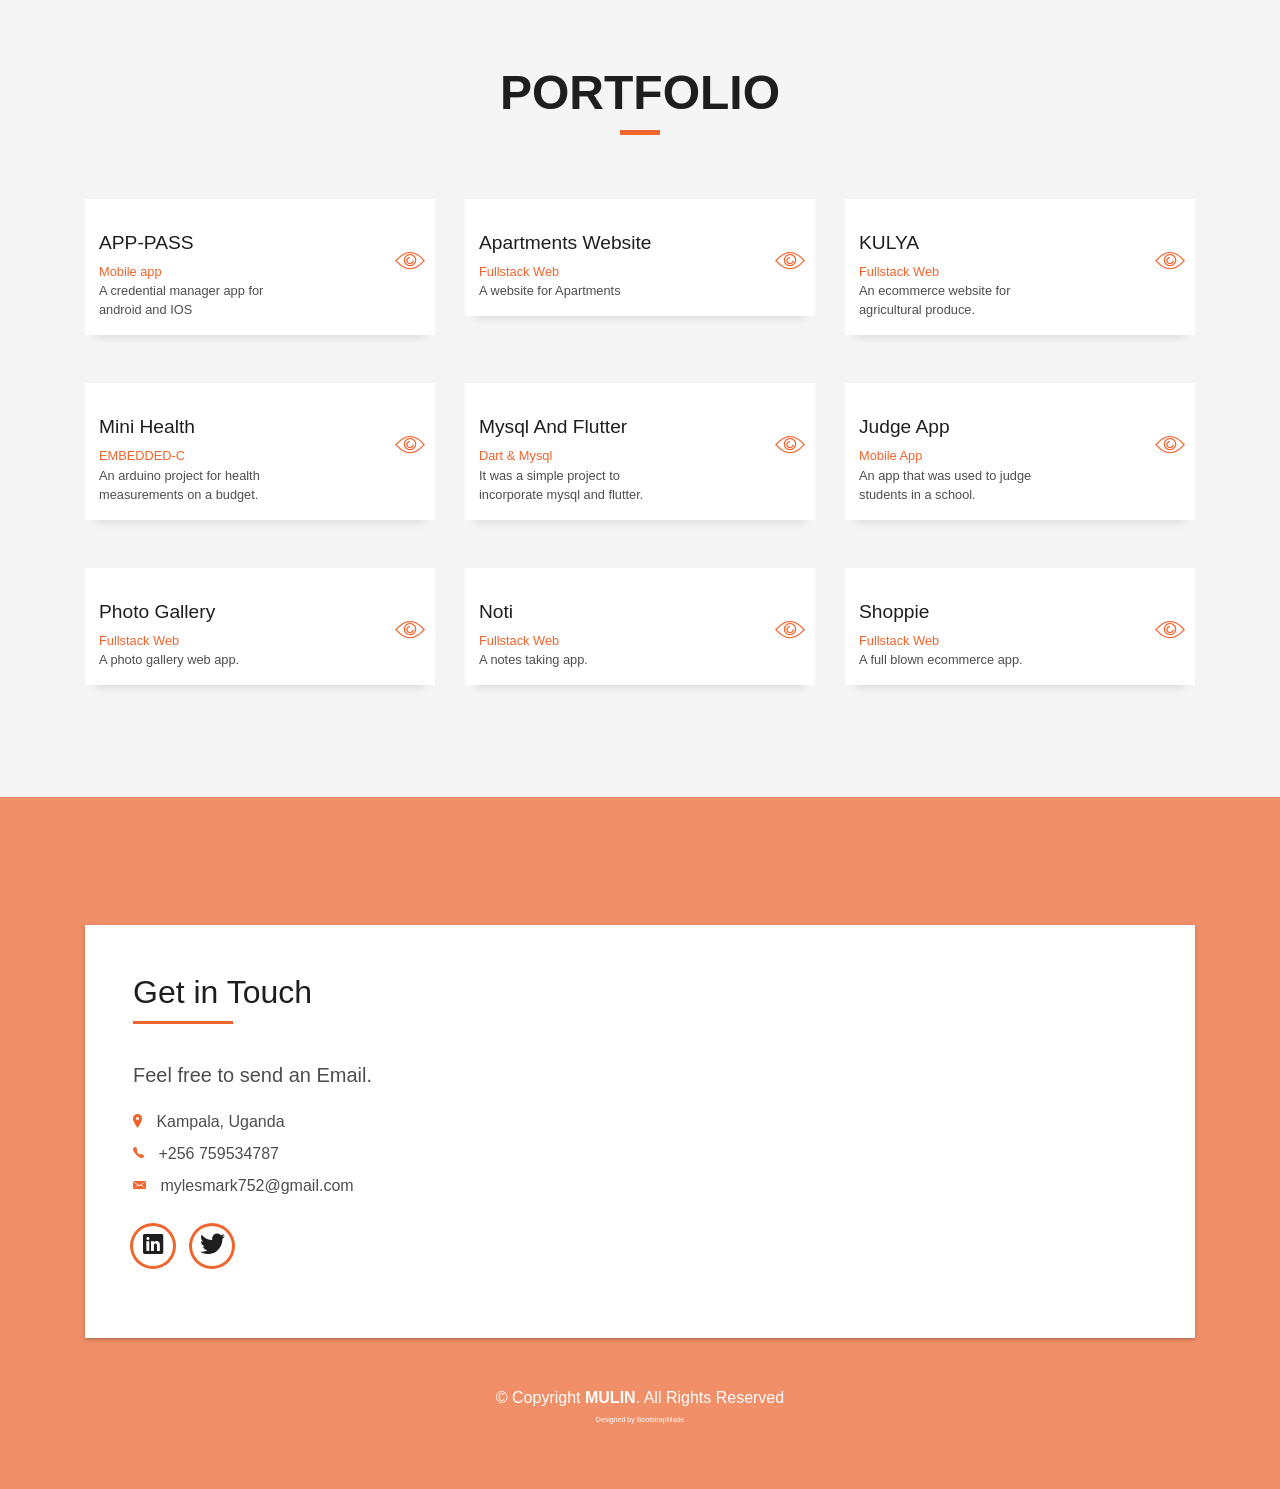
==== commit 1b07c9ff: "done" ====
--- a/index.html
+++ b/index.html
@@ -1,546 +1,584 @@
 <!DOCTYPE html>
 <html lang="en">
-
 <head>
   <meta charset="utf-8">
+  <title>MulindwaMarkMyles</title>
   <meta content="width=device-width, initial-scale=1.0" name="viewport">
-  <title>MulindwaMarkMyles</title>
+  <meta content="" name="keywords">
   <meta content="" name="description">
-  <meta content="" name="keywords">
-
-  <!-- Fonts -->
-  <link href="https://fonts.googleapis.com" rel="preconnect">
-  <link href="https://fonts.gstatic.com" rel="preconnect" crossorigin>
-  <link href="https://fonts.googleapis.com/css2?family=Roboto:ital,wght@0,100;0,300;0,400;0,500;0,700;0,900;1,100;1,300;1,400;1,500;1,700;1,900&family=Poppins:ital,wght@0,100;0,200;0,300;0,400;0,500;0,600;0,700;0,800;0,900;1,100;1,200;1,300;1,400;1,500;1,600;1,700;1,800;1,900&family=Raleway:ital,wght@0,100;0,200;0,300;0,400;0,500;0,600;0,700;0,800;0,900;1,100;1,200;1,300;1,400;1,500;1,600;1,700;1,800;1,900&display=swap" rel="stylesheet">
-
-  <!-- Vendor CSS Files -->
-  <link href="assets/vendor/bootstrap/css/bootstrap.min.css" rel="stylesheet">
-  <link href="assets/vendor/bootstrap-icons/bootstrap-icons.css" rel="stylesheet">
-  <link href="assets/vendor/aos/aos.css" rel="stylesheet">
-  <link href="assets/vendor/glightbox/css/glightbox.min.css" rel="stylesheet">
-  <link href="assets/vendor/swiper/swiper-bundle.min.css" rel="stylesheet">
-
-  <!-- Main CSS File -->
-  <link href="assets/css/main.css" rel="stylesheet">
+
+  <!-- Bootstrap CSS File -->
+  <link href="lib/bootstrap/css/bootstrap.min.css" rel="stylesheet">
+
+  <!-- Libraries CSS Files -->
+  <link href="lib/font-awesome/css/font-awesome.min.css" rel="stylesheet">
+  <link href="lib/animate/animate.min.css" rel="stylesheet">
+  <link href="lib/ionicons/css/ionicons.min.css" rel="stylesheet">
+  <link href="lib/owlcarousel/assets/owl.carousel.min.css" rel="stylesheet">
+  <link href="lib/lightbox/css/lightbox.min.css" rel="stylesheet">
+
+  <!-- Main Stylesheet File -->
+  <link href="css/style-orange.css" rel="stylesheet">
+  <link href="css/main.css" rel="stylesheet">
+</head>
+
+<body id="page-top">
+
+  <!--/ Nav Star /-->
+  <nav class="navbar navbar-b navbar-trans navbar-expand-md fixed-top" id="mainNav">
+    <div class="container">
+      <a class="navbar-brand js-scroll" href="#page-top">MULIN</a>
+      <button class="navbar-toggler collapsed" type="button" data-toggle="collapse" data-target="#navbarDefault"
+        aria-controls="navbarDefault" aria-expanded="false" aria-label="Toggle navigation">
+        <span></span>
+        <span></span>
+        <span></span>
+      </button>
+      <div class="navbar-collapse collapse justify-content-end" id="navbarDefault">
+        <ul class="navbar-nav">
+          <li class="nav-item">
+            <a class="nav-link js-scroll active" href="#home">Home</a>
+          </li>
+          <li class="nav-item">
+            <a class="nav-link js-scroll" href="#about">About</a>
+          </li>
+          <li class="nav-item">
+            <a class="nav-link js-scroll" href="#resume">Resume</a>
+          </li>
+          <li class="nav-item">
+            <a class="nav-link js-scroll" href="#work">Work</a>
+          </li>
+          <li class="nav-item">
+            <a class="nav-link js-scroll" href="#contact">Contact</a>
+          </li>
+        </ul>
+      </div>
+    </div>
+  </nav>
+  <!--/ Nav End /-->
+
+  <!--/ Intro Skew Star /-->
+  <div id="home" class="intro route bg-image" style="background-image: url(img/intro-bg-1.jpg)">
+    <div class="overlay-itro"></div>
+    <div class="intro-content display-table">
+      <div class="table-cell">
+        <div class="container">
+          <p class="display-6 color-d">Hi!</p>
+          <h1 class="intro-title mb-4">I'm Mulindwa Mark Myles</h1>
+          <p class="intro-subtitle"><span class="text-slider-items">A Software Developer,A Fullstack Web Developer,A Graphic Designer</span><strong class="text-slider"></strong></p>
+        </div>
+      </div>
+    </div>
+  </div>
+  <!--/ Intro Skew End /-->
+
+  <section id="about" class="about-mf sect-pt4 route">
+    <div class="container">
+      <div class="row">
+        <div class="col-sm-12">
+          <div class="box-shadow-full">
+            <div class="row">
+              <div class="col-md-6">
+                <div class="row">
+                  <div class="col-sm-6 col-md-5">
+                    <div class="about-img">
+                      <img src="img/profile-img.jpg" class="img-fluid rounded b-shadow-a" alt="">
+                    </div>
+                  </div>
+                  <div class="col-sm-6 col-md-7">
+                    <div class="about-info">
+                      <p><span class="title-s">Name: </span> <span>Mulindwa Mark Myles</span></p>
+                      <p><span class="title-s">Email: </span> <span>mylesmark752@gmail.com</span></p>
+                      <p><span class="title-s">Location: </span> <span>Kampala, Uganda</span></p>
+                    </div>
+                  </div>
+                </div>
+                <div class="skill-mf">
+                  <p class="title-s">Skill</p>
+                  <span>HTML</span> <span class="pull-right">100%</span>
+                  <div class="progress">
+                    <div class="progress-bar" role="progressbar" style="width: 100%;" aria-valuenow="100" aria-valuemin="0"
+                      aria-valuemax="100"></div>
+                  </div>
+                  <span>CSS3</span> <span class="pull-right">90%</span>
+                  <div class="progress">
+                    <div class="progress-bar" role="progressbar" style="width: 90%" aria-valuenow="90" aria-valuemin="0"
+                      aria-valuemax="100"></div>
+                  </div>
+                  <span>DJANGO</span> <span class="pull-right">70%</span>
+                  <div class="progress">
+                    <div class="progress-bar" role="progressbar" style="width: 70%" aria-valuenow="70" aria-valuemin="0"
+                      aria-valuemax="100"></div>
+                  </div>
+                  <span>JAVASCRIPT</span> <span class="pull-right">55%</span>
+                  <div class="progress">
+                    <div class="progress-bar" role="progressbar" style="width: 55%" aria-valuenow="55" aria-valuemin="0"
+                      aria-valuemax="100"></div>
+                  </div>
+                  <span>EMBEDDED-C</span> <span class="pull-right">75%</span>
+                  <div class="progress">
+                    <div class="progress-bar" role="progressbar" style="width: 75%" aria-valuenow="75" aria-valuemin="0"
+                      aria-valuemax="100"></div>
+                  </div>
+                  <span>MYSQL</span> <span class="pull-right">85%</span>
+                  <div class="progress">
+                    <div class="progress-bar" role="progressbar" style="width: 85%" aria-valuenow="85" aria-valuemin="0"
+                      aria-valuemax="100"></div>
+                  </div>
+                  <span>FLUTTER/DART/FIREBASE</span> <span class="pull-right">70%</span>
+                  <div class="progress">
+                    <div class="progress-bar" role="progressbar" style="width: 70%" aria-valuenow="70" aria-valuemin="0"
+                      aria-valuemax="100"></div>
+                  </div>
+                  <span>PYTHON</span> <span class="pull-right">85%</span>
+                  <div class="progress">
+                    <div class="progress-bar" role="progressbar" style="width: 85%" aria-valuenow="85" aria-valuemin="0"
+                      aria-valuemax="100"></div>
+                  </div>
+                  <span>FIGMA</span> <span class="pull-right">70%</span>
+                  <div class="progress">
+                    <div class="progress-bar" role="progressbar" style="width: 70%" aria-valuenow="70" aria-valuemin="0"
+                      aria-valuemax="100"></div>
+                  </div>
+                  <span>CANVA</span> <span class="pull-right">70%</span>
+                  <div class="progress">
+                    <div class="progress-bar" role="progressbar" style="width: 70%" aria-valuenow="70" aria-valuemin="0"
+                      aria-valuemax="100"></div>
+                  </div>
+                  <span>C</span> <span class="pull-right">90%</span>
+                  <div class="progress">
+                    <div class="progress-bar" role="progressbar" style="width: 90%" aria-valuenow="90" aria-valuemin="0"
+                      aria-valuemax="100"></div>
+                  </div>
+                </div>
+              </div>
+              <div class="col-md-6">
+                <div class="about-me pt-4 pt-md-0">
+                  <div class="title-box-2">
+                    <h5 class="title-left">
+                      About me
+                    </h5>
+                  </div>
+                <p class="lead">
+                    I am an aspiring software engineer currently pursuing a Bachelor's degree in Computer Science at Makerere University
+                    in Kampala, Uganda. My passion for technology was ignited in 2020 during a coding camp, which was introduced to me
+                    by my cousin. This experience marked the beginning of my journey into the world of programming, and I have since
+                    been fully dedicated to expanding my knowledge and expertise in the field.
+                </p>
+                <p class="lead">
+                    Over the years, I have immersed myself in learning a diverse range of programming languages, including Python,
+                    JavaScript, and C, among others. By engaging in personal projects, academic coursework, and collaborative
+                    efforts, I have developed a strong foundation in software development. Additionally, I have gained experience with
+                    various tools, frameworks, and methodologies, which have enhanced my problem-solving capabilities and adaptability.
+                    These experiences have shaped me into a forward-thinking developer who thrives on tackling complex challenges and
+                    delivering efficient solutions.
+                </p>
+                <p class="lead">
+                    I am always eager to explore new opportunities and collaborate on innovative projects that push the boundaries of
+                    technology. Whether it’s contributing to cutting-edge software, designing impactful applications, or solving
+                    real-world problems, I am excited to bring creativity, dedication, and technical expertise to the table. If you have
+                    an idea or a project in mind, please don't hesitate to reach out—together, we can transform ambitious concepts into
+                    meaningful outcomes.
+                </p>
+                </div>
+              </div>
+            </div>
+          </div>
+        </div>
+      </div>
+    </div>
+  </section>
+
+  <div class="section-counter paralax-mf bg-image" style="background-image: url(img/counters-bg.jpg)">
+    <div class="overlay-mf"></div>
+    <div class="container">
+      <div class="row">
+        <div class="col-sm-3 col-lg-3">
+          <div class="counter-box">
+            <div class="counter-ico">
+              <span class="ico-circle"><i class="ion-checkmark-round"></i></span>
+            </div>
+            <div class="counter-num">
+              <p class="counter">14</p>
+              <span class="counter-text">PROJECTS COMPLETED</span>
+            </div>
+          </div>
+        </div>
+        <div class="col-sm-3 col-lg-3">
+          <div class="counter-box pt-4 pt-md-0">
+            <div class="counter-ico">
+              <span class="ico-circle"><i class="ion-ios-calendar-outline"></i></span>
+            </div>
+            <div class="counter-num">
+              <p class="counter">2</p>
+              <span class="counter-text">YEARS OF EXPERIENCE</span>
+            </div>
+          </div>
+        </div>
+        <div class="col-sm-3 col-lg-3">
+          <div class="counter-box pt-4 pt-md-0">
+            <div class="counter-ico">
+              <span class="ico-circle"><i class="ion-ios-telephone"></i></span>
+            </div>
+            <div class="counter-num">
+              <p class="counter">2000</p>
+              <span class="counter-text">HOURS OF SUPPORT</span>
+            </div>
+          </div>
+        </div>
+        <div class="col-sm-3 col-lg-3">
+          <div class="counter-box pt-4 pt-md-0">
+            <div class="counter-ico">
+              <span class="ico-circle"><i class="ion-ios-people"></i></span>
+            </div>
+            <div class="counter-num">
+              <p class="counter">10</p>
+              <span class="counter-text">COLLABORATIONS</span>
+            </div>
+          </div>
+        </div>
+      </div>
+    </div>
+  </div>
   
-</head>
-
-<body class="index-page">
-
-  <header id="header" class="header d-flex flex-column justify-content-center">
-
-    <i class="header-toggle d-xl-none bi bi-list"></i>
-
-    <nav id="navmenu" class="navmenu">
-      <ul>
-        <li><a href="#hero" class="active"><i class="bi bi-house navicon"></i><span>Home</span></a></li>
-        <li><a href="#about"><i class="bi bi-person navicon"></i><span>About</span></a></li>
-        <li><a href="#resume"><i class="bi bi-file-earmark-text navicon"></i><span>Resume</span></a></li>
-        <li><a href="#portfolio"><i class="bi bi-images navicon"></i><span>Portfolio</span></a></li>
-        <li><a href="#contact"><i class="bi bi-envelope navicon"></i><span>Contact</span></a></li>
-      </ul>
-    </nav>
-
-  </header>
-
-  <main class="main">
-
-    <!-- Hero Section -->
-    <section id="hero" class="hero section">
-
-      <img src="assets/img/hero-bg-1.jpg" alt="">
-
-      <div class="container" data-aos="zoom-out">
-        <div class="row justify-content-center">
-          <div class="col-lg-9">
-            <h2>Mark Myles Mulindwa</h2>
-            <p>I'm a <span class="typed" data-typed-items="Software Developer, Graphic Designer, Freelancer, ">Software Developer</span><span class="typed-cursor typed-cursor--blink" aria-hidden="true"></span></p>
-            <div class="social-links">
-              <a href="https://twitter.com/mylesmark3"><i class="bi bi-twitter-x"></i></a>
-              <a href="https://github.com/MulindwaMarkMyles"><i class="bi bi-github"></i></a>
-              <a href="https://www.linkedin.com/in/mark-myles-mulindwa-699b44226"><i class="bi bi-linkedin"></i></a>
-            </div>
-          </div>
-        </div>
-      </div>
-
-    </section><!-- /Hero Section -->
-
-    <!-- About Section -->
-    <section id="about" class="about section">
-
-      <!-- Section Title -->
-      <div class="container section-title" data-aos="fade-up">
-        <h2>About Me</h2>
-        <p>I am an aspiring software engineer currently pursuing a bachelor's degree in Computer Science at Makerere University in
-        Kampala, Uganda. My journey into coding began in 2020 during a coding camp, introduced to me by my cousin. Since then, I
-        have been deeply passionate about technology and programming, and I haven't looked back.</p>
-      </div><!-- End Section Title -->
-
-      <div class="container" data-aos="fade-up" data-aos-delay="100">
-
-        <div class="row gy-4 justify-content-center">
-          <div class="col-lg-4">
-            <img src="assets/img/profile-img.jpg" class="img-fluid round" alt="">
-          </div>
-          <div class="col-lg-8 content">
-            <!-- <h2>UI/UX Designer &amp; Software Developer.</h2> -->
-            <p class="fst-italic py-3">
-              Some details about me.
-            </p>
+<!-- Resume Section -->
+<section id="resume" class="resume sect-pt4 route">
+
+    <!-- Section Title -->
+    <div class="container section-title" data-aos="fade-up">
+        <div class="container">
             <div class="row">
-              <div class="col-lg-6">
-                <ul>
-                  <li><i class="bi bi-chevron-right"></i> <strong>Birthday:</strong> <span>21/09/2002</span></li>
-                  <li><i class="bi bi-chevron-right"></i> <strong>Email:</strong> <span>mylesmark752@gmail.com</span></li>
-                  <li><i class="bi bi-chevron-right"></i> <strong>Location:</strong> <span>Kampala, Uganda</span></li>
-                </ul>
-              </div>
-              <div class="col-lg-6">
-                <ul>
-                  <li><i class="bi bi-chevron-right"></i> <strong>Age:</strong> <span>22</span></li>
-                  <li><i class="bi bi-chevron-right"></i> <strong>Degree:</strong> <span>Bachelor</span></li>
-                  <li><i class="bi bi-chevron-right"></i> <strong>Freelance:</strong> <span>Available</span></li>
-                </ul>
-              </div>
-            </div>
-            <p class="py-3">
-              Feel free, let's talk about the next big thing.
-            </p>
-          </div>
-        </div>
-
-      </div>
-
-    </section><!-- /About Section -->
-
-    <!-- Stats Section -->
-    <section id="stats" class="stats section">
-
-      <div class="container" data-aos="fade-up" data-aos-delay="100">
-
-        <div class="row gy-4">
-
-          <div class="col-lg-3 col-md-6 d-flex flex-column align-items-center">
-            <i class="bi bi-emoji-smile"></i>
-            <div class="stats-item">
-              <span data-purecounter-start="0" data-purecounter-end="20" data-purecounter-duration="1" class="purecounter"></span>
-              <p>Happy Clients</p>
-            </div>
-          </div><!-- End Stats Item -->
-
-          <div class="col-lg-3 col-md-6 d-flex flex-column align-items-center">
-            <i class="bi bi-journal-richtext"></i>
-            <div class="stats-item">
-              <span data-purecounter-start="0" data-purecounter-end="14" data-purecounter-duration="1" class="purecounter"></span>
-              <p>Projects</p>
-            </div>
-          </div><!-- End Stats Item -->
-
-          <div class="col-lg-3 col-md-6 d-flex flex-column align-items-center">
-            <i class="bi bi-headset"></i>
-            <div class="stats-item">
-              <span data-purecounter-start="0" data-purecounter-end="3500" data-purecounter-duration="1" class="purecounter"></span>
-              <p>Hours Of Support</p>
-            </div>
-          </div><!-- End Stats Item -->
-
-          <div class="col-lg-3 col-md-6 d-flex flex-column align-items-center">
-            <i class="bi bi-people"></i>
-            <div class="stats-item">
-              <span data-purecounter-start="0" data-purecounter-end="10" data-purecounter-duration="1" class="purecounter"></span>
-              <p>Collaborations</p>
-            </div>
-          </div><!-- End Stats Item -->
-
-        </div>
-
-      </div>
-
-    </section><!-- /Stats Section -->
-
-    <!-- Skills Section -->
-    <section id="skills" class="skills section">
-
-      <!-- Section Title -->
-      <div class="container section-title" data-aos="fade-up">
-        <h2>Skills</h2>
-        <p>A taste of my expertise.</p>
-      </div><!-- End Section Title -->
-
-      <div class="container" data-aos="fade-up" data-aos-delay="100">
-
-        <div class="row skills-content skills-animation">
-
-          <div class="col-lg-6">
-
-            <div class="progress">
-              <span class="skill"><span>HTML</span> <i class="val">100%</i></span>
-              <div class="progress-bar-wrap">
-                <div class="progress-bar" role="progressbar" aria-valuenow="100" aria-valuemin="0" aria-valuemax="100"></div>
-              </div>
-            </div><!-- End Skills Item -->
-
-            <div class="progress">
-              <span class="skill"><span>CSS</span> <i class="val">90%</i></span>
-              <div class="progress-bar-wrap">
-                <div class="progress-bar" role="progressbar" aria-valuenow="90" aria-valuemin="0" aria-valuemax="100"></div>
-              </div>
-            </div><!-- End Skills Item -->
-
-            <div class="progress">
-              <span class="skill"><span>JavaScript</span> <i class="val">50%</i></span>
-              <div class="progress-bar-wrap">
-                <div class="progress-bar" role="progressbar" aria-valuenow="50" aria-valuemin="0" aria-valuemax="100"></div>
-              </div>
-            </div><!-- End Skills Item -->
-            
-            <div class="progress">
-              <span class="skill"><span>Flutter/dart</span> <i class="val">60%</i></span>
-              <div class="progress-bar-wrap">
-                <div class="progress-bar" role="progressbar" aria-valuenow="60" aria-valuemin="0" aria-valuemax="100"></div>
-              </div>
-            </div><!-- End Skills Item -->
-            
-            <div class="progress">
-              <span class="skill"><span>Firebase</span> <i class="val">60%</i></span>
-              <div class="progress-bar-wrap">
-                <div class="progress-bar" role="progressbar" aria-valuenow="60" aria-valuemin="0" aria-valuemax="100"></div>
-              </div>
-            </div><!-- End Skills Item -->
-            
-            <div class="progress">
-              <span class="skill"><span>Canva</span> <i class="val">60%</i></span>
-              <div class="progress-bar-wrap">
-                <div class="progress-bar" role="progressbar" aria-valuenow="60" aria-valuemin="0" aria-valuemax="100"></div>
-              </div>
-            </div><!-- End Skills Item -->
-
-          </div>
-
-          <div class="col-lg-6">
-
-            <div class="progress">
-              <span class="skill"><span>Django</span> <i class="val">80%</i></span>
-              <div class="progress-bar-wrap">
-                <div class="progress-bar" role="progressbar" aria-valuenow="80" aria-valuemin="0" aria-valuemax="100"></div>
-              </div>
-            </div><!-- End Skills Item -->
-            
-            <div class="progress">
-              <span class="skill"><span>Arduino</span> <i class="val">70%</i></span>
-              <div class="progress-bar-wrap">
-                <div class="progress-bar" role="progressbar" aria-valuenow="80" aria-valuemin="0" aria-valuemax="100"></div>
-              </div>
-            </div><!-- End Skills Item -->
-            
-            <div class="progress">
-              <span class="skill"><span>Mysql</span> <i class="val">80%</i></span>
-              <div class="progress-bar-wrap">
-                <div class="progress-bar" role="progressbar" aria-valuenow="80" aria-valuemin="0" aria-valuemax="100"></div>
-              </div>
-            </div><!-- End Skills Item -->
-
-            <div class="progress">
-              <span class="skill"><span>Python</span> <i class="val">90%</i></span>
-              <div class="progress-bar-wrap">
-                <div class="progress-bar" role="progressbar" aria-valuenow="90" aria-valuemin="0" aria-valuemax="100"></div>
-              </div>
-            </div><!-- End Skills Item -->
-
-            <div class="progress">
-              <span class="skill"><span>Figma</span> <i class="val">60%</i></span>
-              <div class="progress-bar-wrap">
-                <div class="progress-bar" role="progressbar" aria-valuenow="60" aria-valuemin="0" aria-valuemax="100"></div>
-              </div>
-            </div><!-- End Skills Item -->
-            
-            <div class="progress">
-              <span class="skill"><span>C</span> <i class="val">90%</i></span>
-              <div class="progress-bar-wrap">
-                <div class="progress-bar" role="progressbar" aria-valuenow="90" aria-valuemin="0" aria-valuemax="100"></div>
-              </div>
-            </div><!-- End Skills Item -->
-
-          </div>
-
-        </div>
-
-      </div>
-
-    </section><!-- /Skills Section -->
-
-    <!-- Resume Section -->
-    <section id="resume" class="resume section">
-
-      <!-- Section Title -->
-      <div class="container section-title" data-aos="fade-up">
-        <h2>Resume</h2>
-        <p>I've had an involvement in many projects, which has given me a touch of most things.</p>
-      </div><!-- End Section Title -->
-
+                <div class="col-sm-12">
+                    <div class="title-box text-center">
+                        <h3 class="title-a">
+                            RESUME
+                        </h3>
+                        <div class="line-mf"></div>
+                    </div>
+                </div>
+            </div>
+    </div><!-- End Section Title -->
+
+    <div class="container">
+
+        <div class="row">
+
+            <div class="col-lg-6" data-aos="fade-up" data-aos-delay="100">
+
+                <h3 class="resume-title">Education</h3>
+                <div class="resume-item">
+                    <h4>Bachelor's in Computer Science</h4>
+                    <h5>2023-2026</h5>
+                    <p><em>Makerere University, Kampala, Uganda</em></p>
+                    <p>Currently pursuing a Bachelor's degree in Computer Science, focusing on software development,
+                        data structures,
+                        and algorithms. My studies emphasize practical problem-solving, innovation, and collaboration,
+                        equipping me with
+                        the skills needed to thrive in the tech industry. Makerere University has provided me with a
+                        solid foundation to
+                        pursue my passion for technology and coding.</p>
+                </div><!-- End Resume Item -->
+
+            </div>
+
+            <div class="col-lg-6" data-aos="fade-up" data-aos-delay="200">
+                <h3 class="resume-title">Professional Experience</h3>
+                <div class="resume-item">
+                    <h4>Graphic Designer and Software Developer Freelancer</h4>
+                    <h5>2023 - Present</h5>
+                    <p><em>Kampala, Uganda</em></p>
+                    <ul>
+                        <li>Lead in the design, development, and implementation of the projects.</li>
+                        <li>Delegate tasks to the other members on the team on some projects. </li>
+                        <li>Supervise the assessment of all graphic materials or software in order to ensure quality and
+                            accuracy of the design</li>
+                        <li>Oversee the efficient use of production project budgets. </li>
+                    </ul>
+                </div><!-- End Resume Item -->
+            </div>
+
+        </div>
+
+    </div>
+
+</section><!-- /Resume Section -->
+
+
+  <!--/ Section Portfolio Star /-->
+  <section id="work" class="portfolio-mf sect-pt4 route">
+    <div class="container">
+      <div class="row">
+        <div class="col-sm-12">
+          <div class="title-box text-center">
+            <h3 class="title-a">
+              Portfolio
+            </h3>
+            <div class="line-mf"></div>
+          </div>
+        </div>
+      </div>
+      <div class="row">
+        <div class="col-md-4">
+          <div class="work-box">
+              <div class="work-content">
+                <div class="row">
+                  <div class="col-sm-8">
+                    <h2 class="w-title">APP-PASS</h2>
+                    <div class="w-more">
+                      <span class="w-ctegory">Mobile app</span> <br>
+                      <span class="w-date">A credential manager app for android and IOS</span> 
+                    </div>
+                  </div>
+                  <div class="col-sm-4">
+                    <div class="w-like">
+                      <a href="https://github.com/MulindwaMarkMyles/appPASS.git"><span class="ion-ios-eye-outline"></span></a>
+                    </div>
+                  </div>
+                </div>
+              </div>
+            </a>
+          </div>
+        </div>
+        <div class="col-md-4">
+          <div class="work-box">
+              <div class="work-content">
+                <div class="row">
+                  <div class="col-sm-8">
+                    <h2 class="w-title">Apartments Website</h2>
+                    <div class="w-more">
+                      <span class="w-ctegory">Fullstack Web</span><br>
+                      <span class="w-date">A website for Apartments</span>
+                    </div>
+                  </div>
+                  <div class="col-sm-4">
+                    <div class="w-like">
+                      <a href="https://github.com/MulindwaMarkMyles/e-v-g"><span class="ion-ios-eye-outline"></span></a>
+                    </div>
+                  </div>
+                </div>
+              </div>
+            </a>
+          </div>
+        </div>
+        <div class="col-md-4">
+          <div class="work-box">
+              <div class="work-content">
+                <div class="row">
+                  <div class="col-sm-8">
+                    <h2 class="w-title">KULYA</h2>
+                    <div class="w-more">
+                      <span class="w-ctegory">Fullstack Web</span><br><span class="w-date">An ecommerce website for agricultural produce.</span>
+                    </div>
+                  </div>
+                  <div class="col-sm-4">
+                    <div class="w-like">
+                      <a href="https://github.com/MulindwaMarkMyles/kulya"><span class="ion-ios-eye-outline"></span></a>
+                    </div>
+                  </div>
+                </div>
+              </div>
+            </a>
+          </div>
+        </div>
+        <div class="col-md-4">
+          <div class="work-box">
+              <div class="work-content">
+                <div class="row">
+                  <div class="col-sm-8">
+                    <h2 class="w-title">Mini Health</h2>
+                    <div class="w-more">
+                      <span class="w-ctegory">EMBEDDED-C</span><br><span class="w-date">An arduino project for health measurements on a budget.</span>
+                    </div>
+                  </div>
+                  <div class="col-sm-4">
+                    <div class="w-like">
+                      <a href="https://github.com/MulindwaMarkMyles/minihealth"><span class="ion-ios-eye-outline"></span></a>
+                    </div>
+                  </div>
+                </div>
+              </div>
+            </a>
+          </div>
+        </div>
+        <div class="col-md-4">
+          <div class="work-box">
+              <div class="work-content">
+                <div class="row">
+                  <div class="col-sm-8">
+                    <h2 class="w-title">Mysql And Flutter</h2>
+                    <div class="w-more">
+                      <span class="w-ctegory">Dart & Mysql</span><br><span class="w-date">It was a simple project to incorporate mysql and flutter.</span>
+                    </div>
+                  </div>
+                  <div class="col-sm-4">
+                    <div class="w-like">
+                      <a href="https://github.com/MulindwaMarkMyles/mysqlflutterapp"><span class="ion-ios-eye-outline"></span></a>
+                    </div>
+                  </div>
+                </div>
+              </div>
+            </a>
+          </div>
+        </div>
+        <div class="col-md-4">
+          <div class="work-box">
+              <div class="work-content">
+                <div class="row">
+                  <div class="col-sm-8">
+                    <h2 class="w-title">Judge App</h2>
+                    <div class="w-more">
+                      <span class="w-ctegory">Mobile App</span><br><span class="w-date">An app that was used to judge students in a school.</span>
+                    </div>
+                  </div>
+                  <div class="col-sm-4">
+                    <div class="w-like">
+                      <a href="https://github.com/MulindwaMarkMyles/judge-app"><span class="ion-ios-eye-outline"></span></a>
+                    </div>
+                  </div>
+                </div>
+              </div>
+            </a>
+          </div>
+        </div>
+        <div class="col-md-4">
+          <div class="work-box">
+              <div class="work-content">
+                <div class="row">
+                  <div class="col-sm-8">
+                    <h2 class="w-title">Photo Gallery</h2>
+                    <div class="w-more">
+                      <span class="w-ctegory">Fullstack Web</span><br><span class="w-date">A photo gallery web app.</span>
+                    </div>
+                  </div>
+                  <div class="col-sm-4">
+                    <div class="w-like">
+                      <a href="https://github.com/MulindwaMarkMyles/photie"><span class="ion-ios-eye-outline"></span></a>
+                    </div>
+                  </div>
+                </div>
+              </div>
+            </a>
+          </div>
+        </div>
+        <div class="col-md-4">
+          <div class="work-box">
+              <div class="work-content">
+                <div class="row">
+                  <div class="col-sm-8">
+                    <h2 class="w-title">Noti</h2>
+                    <div class="w-more">
+                      <span class="w-ctegory">Fullstack Web</span><br><span class="w-date">A notes taking app.</span>
+                    </div>
+                  </div>
+                  <div class="col-sm-4">
+                    <div class="w-like">
+                      <a href="https://github.com/MulindwaMarkMyles/noti"><span class="ion-ios-eye-outline"></span></a>
+                    </div>
+                  </div>
+                </div>
+              </div>
+            </a>
+          </div>
+        </div>
+        <div class="col-md-4">
+          <div class="work-box">
+              <div class="work-content">
+                <div class="row">
+                  <div class="col-sm-8">
+                    <h2 class="w-title">Shoppie</h2>
+                    <div class="w-more">
+                      <span class="w-ctegory">Fullstack Web</span><br><span class="w-date">A full blown ecommerce app.</span>
+                    </div>
+                  </div>
+                  <div class="col-sm-4">
+                    <div class="w-like">
+                      <a href="https://gitlab.com/shoppie1/shoppie"><span class="ion-ios-eye-outline"></span></a>
+                    </div>
+                  </div>
+                </div>
+              </div>
+            </a>
+          </div>
+        </div>
+        
+      </div>
+    </div>
+  </section>
+  <!--/ Section Portfolio End /-->
+
+
+  <!--/ Section Contact-Footer Star /-->
+  <section class="paralax-mf footer-paralax bg-image sect-mt4 route" style="background-image: url(img/counters-bg.jpg)">
+    <div class="overlay-mf"></div>
+    <div class="container">
+      <div class="row">
+        <div class="col-sm-12">
+          <div class="contact-mf">
+            <div id="contact" class="box-shadow-full">
+              <div class="row">
+                <div class="col-md-6">
+                  <div class="title-box-2 pt-4 pt-md-0">
+                    <h5 class="title-left">
+                      Get in Touch
+                    </h5>
+                  </div>
+                  <div class="more-info">
+                    <p class="lead">
+                      Feel free to send an Email.
+                    </p>
+                    <ul class="list-ico">
+                      <li><span class="ion-ios-location"></span> Kampala, Uganda</li>
+                      <li><span class="ion-ios-telephone"></span> +256 759534787</li>
+                      <li><span class="ion-email"></span> mylesmark752@gmail.com</li>
+                    </ul>
+                  </div>
+                  <div class="socials">
+                    <ul>
+                      <li><a href="https://www.linkedin.com/in/mark-myles-mulindwa-699b44226"><span class="ico-circle"><i class="ion-social-linkedin"></i></span></a></li>
+                      <li><a href="https://twitter.com/mylesmark3"><span class="ico-circle"><i class="ion-social-twitter"></i></span></a></li>
+                    </ul>
+                  </div>
+                </div>
+              </div>
+            </div>
+          </div>
+        </div>
+      </div>
+    </div>
+    <footer>
       <div class="container">
-
         <div class="row">
-
-          <div class="col-lg-6" data-aos="fade-up" data-aos-delay="100">
-
-            <h3 class="resume-title">Education</h3>
-            <div class="resume-item">
-                <h4>Bachelor's in Computer Science</h4>
-                <h5>2023-2026</h5>
-                <p><em>Makerere University, Kampala, Uganda</em></p>
-                <p>Currently pursuing a Bachelor's degree in Computer Science, focusing on software development, data structures,
-                    and algorithms. My studies emphasize practical problem-solving, innovation, and collaboration, equipping me with
-                    the skills needed to thrive in the tech industry. Makerere University has provided me with a solid foundation to
-                    pursue my passion for technology and coding.</p>
-            </div><!-- End Resume Item -->
-
-          </div>
-
-          <div class="col-lg-6" data-aos="fade-up" data-aos-delay="200">
-            <h3 class="resume-title">Professional Experience</h3>
-            <div class="resume-item">
-              <h4>Graphic Designer and Software Developer Freelancer</h4>
-              <h5>2023 - Present</h5>
-              <p><em>Kampala, Uganda</em></p>
-              <ul>
-                <li>Lead in the design, development, and implementation of the projects.</li>
-                <li>Delegate tasks to the other members on the team on some projects. </li>
-                <li>Supervise the assessment of all graphic materials or software in order to ensure quality and accuracy of the design</li>
-                <li>Oversee the efficient use of production project budgets. </li>
-              </ul>
-            </div><!-- End Resume Item -->
-          </div>
-
-        </div>
-
-      </div>
-
-    </section><!-- /Resume Section -->
-
-    <!-- Portfolio Section -->
-    <section id="portfolio" class="portfolio section">
-
-      <!-- Section Title -->
-      <div class="container section-title" data-aos="fade-up">
-        <h2>Portfolio</h2>
-        <p>This includes a wide variety of projects.</p>
-      </div><!-- End Section Title -->
-
-      <div class="container">
-
-        <div class="isotope-layout" data-default-filter="*" data-layout="masonry" data-sort="original-order">
-
-          <ul class="portfolio-filters isotope-filters" data-aos="fade-up" data-aos-delay="100">
-            <li data-filter="*" class="filter-active">All</li>
-            <li data-filter=".filter-app">App</li>
-            <li data-filter=".filter-website">Web</li>
-            <li data-filter=".filter-misc">Misc</li>
-          </ul><!-- End Portfolio Filters -->
-
-          <div class="row gy-4 isotope-container" data-aos="fade-up" data-aos-delay="200">
-
-            <div class="col-lg-4 col-md-6 portfolio-item isotope-item filter-app">
-              <div class="portfolio-info">
-                <h4>APP PASS</h4>
-                <p>A credential manager app for android and IOS</p>
-                <a href="https://github.com/MulindwaMarkMyles/appPASS.git" title="More Details" class="details-link"><i class="bi bi-link-45deg"></i></a>
-              </div>
-            </div><!-- End Portfolio Item -->
-
-            <div class="col-lg-4 col-md-6 portfolio-item isotope-item filter-website">
-              <div class="portfolio-info">
-                <h4>Apartments Website</h4>
-                <p>A website for Apartments</p>
-                <a href="https://github.com/MulindwaMarkMyles/e-v-g" title="More Details" class="details-link"><i class="bi bi-link-45deg"></i></a>
-              </div>
-            </div><!-- End Portfolio Item -->
-
-            <div class="col-lg-4 col-md-6 portfolio-item isotope-item filter-website">
-              <div class="portfolio-info">
-                <h4>KULYA</h4>
-                <p>An ecommerce website for agricultural produce.</p>
-                <a href="https://github.com/MulindwaMarkMyles/kulya" title="More Details" class="details-link"><i class="bi bi-link-45deg"></i></a>
-              </div>
-            </div><!-- End Portfolio Item -->
-
-            <div class="col-lg-4 col-md-6 portfolio-item isotope-item filter-misc">
-              <div class="portfolio-info">
-                <h4>Mini Health</h4>
-                <p>An arduino project for health measurements on a budget.</p>
-                <a href="https://github.com/MulindwaMarkMyles/minihealth" title="More Details" class="details-link"><i class="bi bi-link-45deg"></i></a>
-              </div>
-            </div><!-- End Portfolio Item -->
-
-            <div class="col-lg-4 col-md-6 portfolio-item isotope-item filter-app">
-              <div class="portfolio-info">
-                <h4>Mysql And Flutter</h4>
-                <p>It was a simple project to incorporate mysql and flutter.</p>
-                <a href="https://github.com/MulindwaMarkMyles/mysqlflutterapp" title="More Details" class="details-link"><i class="bi bi-link-45deg"></i></a>
-              </div>
-            </div><!-- End Portfolio Item -->
-
-            <div class="col-lg-4 col-md-6 portfolio-item isotope-item filter-app">
-              <div class="portfolio-info">
-                <h4>Judge App</h4>
-                <p>An app that was used to judge students in a school.</p>
-                <a href="https://github.com/MulindwaMarkMyles/judge-app" title="More Details" class="details-link"><i class="bi bi-link-45deg"></i></a>
-              </div>
-            </div><!-- End Portfolio Item -->
-
-            <div class="col-lg-4 col-md-6 portfolio-item isotope-item filter-website">
-              <div class="portfolio-info">
-                <h4>Photo Gallery</h4>
-                <p>A photo gallery web app</p>
-                <a href="https://github.com/MulindwaMarkMyles/photie" title="More Details" class="details-link"><i class="bi bi-link-45deg"></i></a>
-              </div>
-            </div><!-- End Portfolio Item -->
-
-            <div class="col-lg-4 col-md-6 portfolio-item isotope-item filter-website">
-              <div class="portfolio-info">
-                <h4>Noti</h4>
-                <p>A notes taking app.</p>
-                <a href="https://github.com/MulindwaMarkMyles/noti" title="More Details" class="details-link"><i class="bi bi-link-45deg"></i></a>
-              </div>
-            </div><!-- End Portfolio Item -->
-            
-            <div class="col-lg-4 col-md-6 portfolio-item isotope-item filter-website">
-              <div class="portfolio-info">
-                <h4>Shoppie</h4>
-                <p>A full blown ecommerce app.</p>
-                <a href="https://gitlab.com/shoppie1/shoppie" title="More Details" class="details-link"><i class="bi bi-link-45deg"></i></a>
-              </div>
-            </div><!-- End Portfolio Item -->
-
-          </div><!-- End Portfolio Container -->
-
-        </div>
-
-      </div>
-
-    </section><!-- /Portfolio Section -->
-
-
-    <!-- Contact Section -->
-    <section id="contact" class="contact section">
-
-      <!-- Section Title -->
-      <div class="container section-title" data-aos="fade-up">
-        <h2>Contact</h2>
-        <p>Feel free to send an email.</p>
-      </div><!-- End Section Title -->
-
-      <div class="container" data-aos="fade" data-aos-delay="100">
-
-        <div class="row gy-4">
-
-          <div class="col-lg-4">
-            <div class="info-item d-flex" data-aos="fade-up" data-aos-delay="200">
-              <i class="bi bi-geo-alt flex-shrink-0"></i>
-              <div>
-                <h3>Address</h3>
-                <p>Kampala, Uganda</p>
-              </div>
-            </div><!-- End Info Item -->
-
-            <div class="info-item d-flex" data-aos="fade-up" data-aos-delay="400">
-              <i class="bi bi-envelope flex-shrink-0"></i>
-              <div>
-                <h3>Email Me</h3>
-                <p>mylesmark752@gmail.com</p>
-              </div>
-            </div><!-- End Info Item -->
-
-          </div>
-
-          <!-- <div class="col-lg-8">
-            <form action="forms/contact.php" method="post" class="php-email-form" data-aos="fade-up" data-aos-delay="200">
-              <div class="row gy-4">
-
-                <div class="col-md-6">
-                  <input type="text" name="name" class="form-control" placeholder="Your Name" required="">
-                </div>
-
-                <div class="col-md-6 ">
-                  <input type="email" class="form-control" name="email" placeholder="Your Email" required="">
-                </div>
-
-                <div class="col-md-12">
-                  <input type="text" class="form-control" name="subject" placeholder="Subject" required="">
-                </div>
-
-                <div class="col-md-12">
-                  <textarea class="form-control" name="message" rows="6" placeholder="Message" required=""></textarea>
-                </div>
-
-                <div class="col-md-12 text-center">
-                  <div class="loading">Loading</div>
-                  <div class="error-message"></div>
-                  <div class="sent-message">Your message has been sent. Thank you!</div>
-
-                  <button type="submit">Send Message</button>
-                </div>
-
-              </div>
-            </form>
-          </div>End Contact Form -->
-
-        </div>
-
-      </div>
-
-    </section><!-- /Contact Section -->
-
-  </main>
-
-  <footer id="footer" class="footer position-relative">
-    <div class="container">
-      <!-- <h3 class="sitename">Brandon Johnson</h3>
-      <p>Et aut eum quis fuga eos sunt ipsa nihil. Labore corporis magni eligendi fuga maxime saepe commodi placeat.</p>
-      <div class="social-links d-flex justify-content-center">
-        <a href=""><i class="bi bi-twitter-x"></i></a>
-        <a href=""><i class="bi bi-facebook"></i></a>
-        <a href=""><i class="bi bi-instagram"></i></a>
-        <a href=""><i class="bi bi-skype"></i></a>
-        <a href=""><i class="bi bi-linkedin"></i></a>
-      </div> -->
-      <div class="container">
-        <div class="copyright">
-          <span>Copyright</span> <strong class="px-1 sitename">MulindwaMarkMyles</strong> <span>All Rights Reserved</span>
-        </div>
-        <div class="credits">
-          <!-- All the links in the footer should remain intact. -->
-          <!-- You can delete the links only if you've purchased the pro version. -->
-          <!-- Licensing information: https://bootstrapmade.com/license/ -->
-          <!-- Purchase the pro version with working PHP/AJAX contact form: [buy-url] -->
-          Designed by <a href="https://bootstrapmade.com/">BootstrapMade</a> Distribuited by <a href="https://themewagon.com">ThemeWagon</a>
-        </div>
-      </div>
-    </div>
-  </footer>
-
-  <!-- Scroll Top -->
-  <a href="#" id="scroll-top" class="scroll-top d-flex align-items-center justify-content-center"><i class="bi bi-arrow-up-short"></i></a>
-
-  <!-- Preloader -->
+          <div class="col-sm-12">
+            <div class="copyright-box">
+              <p class="copyright">&copy; Copyright <strong>MULIN</strong>. All Rights Reserved</p>
+              <div class="credits">
+                Designed by <a href="https://bootstrapmade.com/">BootstrapMade</a>
+              </div>
+            </div>
+          </div>
+        </div>
+      </div>
+    </footer>
+  </section>
+  <!--/ Section Contact-footer End /-->
+
+  <a href="#" class="back-to-top"><i class="fa fa-chevron-up"></i></a>
   <div id="preloader"></div>
 
-  <!-- Vendor JS Files -->
-  <script src="assets/vendor/bootstrap/js/bootstrap.bundle.min.js"></script>
-  <script src="assets/vendor/php-email-form/validate.js"></script>
-  <script src="assets/vendor/aos/aos.js"></script>
-  <script src="assets/vendor/typed.js/typed.umd.js"></script>
-  <script src="assets/vendor/purecounter/purecounter_vanilla.js"></script>
-  <script src="assets/vendor/waypoints/noframework.waypoints.js"></script>
-  <script src="assets/vendor/glightbox/js/glightbox.min.js"></script>
-  <script src="assets/vendor/imagesloaded/imagesloaded.pkgd.min.js"></script>
-  <script src="assets/vendor/isotope-layout/isotope.pkgd.min.js"></script>
-  <script src="assets/vendor/swiper/swiper-bundle.min.js"></script>
-
-  <!-- Main JS File -->
-  <script src="assets/js/main.js"></script>
+  <!-- JavaScript Libraries -->
+  <script src="lib/jquery/jquery.min.js"></script>
+  <script src="lib/jquery/jquery-migrate.min.js"></script>
+  <script src="lib/popper/popper.min.js"></script>
+  <script src="lib/bootstrap/js/bootstrap.min.js"></script>
+  <script src="lib/easing/easing.min.js"></script>
+  <script src="lib/counterup/jquery.waypoints.min.js"></script>
+  <script src="lib/counterup/jquery.counterup.js"></script>
+  <script src="lib/owlcarousel/owl.carousel.min.js"></script>
+  <script src="lib/lightbox/js/lightbox.min.js"></script>
+  <script src="lib/typed/typed.min.js"></script>
+
+  <!-- Template Main Javascript File -->
+  <script src="js/main.js"></script>
 
 </body>
-
-</html>+</html>
--- a/css/style-orange.css
+++ b/css/style-orange.css
@@ -0,0 +1,1266 @@
+/*
+  Theme Name: DevFolio
+  Theme URL: https://bootstrapmade.com/devfolio-bootstrap-portfolio-html-template/
+  Author: BootstrapMade.com
+  License: https://bootstrapmade.com/license/
+*/
+
+/*======================================
+//--//-->   STYLES GENERALES
+======================================*/
+
+body {
+  background-color: #f5f5f5;
+  color: #4e4e4e;
+}
+
+h1,
+h2,
+h3,
+h4,
+h5,
+h6 {
+  color: #1e1e1e;
+}
+
+a {
+  color: #1e1e1e;
+  transition: all 0.5s ease-in-out;
+}
+
+a:hover {
+  color: #f0642d;
+  text-decoration: none;
+  transition: all 0.5s ease-in-out;
+}
+
+.p-r {
+  position: relative;
+}
+
+.color-a {
+  color: #f0642d;
+}
+
+.color-d {
+  color: #f5f5f5;
+}
+
+.color-text-a {
+  color: #4e4e4e;
+}
+
+.box-shadow,
+.paralax-mf,
+.service-box,
+.work-box,
+.card-blog {
+  box-shadow: 0 13px 8px -10px rgba(0, 0, 0, 0.1);
+}
+
+.box-shadow-a,
+.button:hover {
+  box-shadow: 0 0 0 4px #faded3;
+}
+
+.display-5 {
+  font-size: 2.5rem;
+  font-weight: 300;
+  line-height: 1.1;
+}
+
+.display-6 {
+  font-size: 2rem;
+  font-weight: 300;
+  line-height: 1.1;
+}
+
+.avatar {
+  width: 32px;
+  height: 32px;
+  margin-right: 4px;
+  overflow: hidden;
+}
+
+.bg-image {
+  background-repeat: no-repeat;
+  background-attachment: fixed;
+  background-size: cover;
+  background-position: center center;
+}
+
+.overlay-mf {
+  background-color: #f0642d;
+}
+
+.overlay-mf {
+  position: absolute;
+  top: 0;
+  left: 0px;
+  padding: 0;
+  height: 100%;
+  width: 100%;
+  opacity: .7;
+}
+
+.paralax-mf {
+  position: relative;
+  padding: 8rem 0;
+}
+
+.display-table {
+  width: 100%;
+  height: 100%;
+  display: table;
+}
+
+.table-cell {
+  display: table-cell;
+  vertical-align: middle;
+}
+
+/*--/ Sections /--*/
+
+.sect-4 {
+  padding: 4rem 0;
+}
+
+.sect-pt4 {
+  padding-top: 4rem;
+}
+
+.sect-mt4 {
+  margin-top: 4rem;
+}
+
+/*--/ Title s /--*/
+
+.title-s {
+  font-weight: 600;
+  color: #1e1e1e;
+  font-size: 1.1rem;
+}
+
+/*--/ Title A /--*/
+
+.title-box {
+  margin-bottom: 4rem;
+}
+
+.title-a {
+  font-size: 3rem;
+  font-weight: bold;
+  text-transform: uppercase;
+}
+
+.subtitle-a {
+  color: #4e4e4e;
+}
+
+.line-mf {
+  width: 40px;
+  height: 5px;
+  background-color: #f0642d;
+  margin: 0 auto;
+}
+
+/*--/ Title Left /--*/
+
+.title-box-2 {
+  margin-bottom: 3rem;
+}
+
+.title-left {
+  font-size: 2rem;
+  position: relative;
+}
+
+.title-left:before {
+  content: '';
+  position: absolute;
+  height: 3px;
+  background-color: #f0642d;
+  width: 100px;
+  bottom: -12px;
+}
+
+/*------/ Box /------*/
+
+.box-pl2 {
+  padding-left: 2rem;
+}
+
+.box-shadow-full {
+  padding: 3rem 1.25rem;
+  position: relative;
+  background-color: #fff;
+  margin-bottom: 3rem;
+  z-index: 2;
+  box-shadow: 0 1px 1px 0 rgba(0, 0, 0, 0.06), 0 2px 5px 0 rgba(0, 0, 0, 0.2);
+}
+
+/*------/ Socials /------*/
+
+.socials {
+  padding: 1.5rem 0;
+}
+
+.socials ul li {
+  display: inline-block;
+}
+
+.socials .ico-circle {
+  height: 40px;
+  width: 40px;
+  font-size: 1.7rem;
+  border-radius: 50%;
+  line-height: 1.4;
+  margin: 0 15px 0 0;
+  box-shadow: 0 0 0 3px #f0642d;
+  transition: all 500ms ease;
+}
+
+.socials .ico-circle:hover {
+  background-color: #f0642d;
+  color: #fff;
+  box-shadow: 0 0 0 3px #faded3;
+  transition: all 500ms ease;
+}
+
+/*------/ Ul resect /------*/
+
+.ul-resect,
+.socials ul,
+.list-ico,
+.blog-wrapper .post-meta ul,
+.box-comments .list-comments,
+.widget-sidebar .list-sidebar,
+.widget-tags ul {
+  list-style: none;
+  padding-left: 0;
+  margin-bottom: 0;
+}
+
+.list-ico {
+  line-height: 2;
+}
+
+.list-ico span {
+  color: #f0642d;
+  margin-right: 10px;
+}
+
+/*------/ Ico Circle /------*/
+
+.ico-circle {
+  height: 100px;
+  width: 100px;
+  font-size: 2rem;
+  border-radius: 50%;
+  line-height: 1.55;
+  margin: 0 auto;
+  text-align: center;
+  box-shadow: 0 0 0 10px #f0642d;
+  display: block;
+}
+
+/*------/ Owl Carousel /------*/
+
+.owl-theme .owl-dots {
+  text-align: center;
+  margin-top: 18px;
+}
+
+.owl-theme .owl-dots .owl-dot {
+  display: inline-block;
+}
+
+.owl-theme .owl-dots .owl-dot span {
+  width: 18px;
+  height: 7px;
+  margin: 5px 5px;
+  background: #faded3;
+  border: 0px solid #faded3;
+  display: block;
+  transition: all 0.6s ease-in-out;
+  cursor: pointer;
+}
+
+.owl-theme .owl-dots .owl-dot:hover span {
+  background-color: #faded3;
+}
+
+.owl-theme .owl-dots .owl-dot.active span {
+  background-color: #1B1B1B;
+  width: 25px;
+}
+
+/*--/ Scrolltop s /--*/
+
+.scrolltop-mf {
+  position: relative;
+  display: none;
+}
+
+.scrolltop-mf span {
+  z-index: 999;
+  position: fixed;
+  width: 42px;
+  height: 42px;
+  background-color: #f0642d;
+  opacity: .7;
+  font-size: 1.6rem;
+  line-height: 1.5;
+  text-align: center;
+  color: #fff;
+  top: auto;
+  left: auto;
+  right: 30px;
+  bottom: 50px;
+  cursor: pointer;
+  border-radius: 50%;
+}
+
+/* Back to top button */
+
+.back-to-top {
+  position: fixed;
+  display: none;
+  background: #f0642d;
+  color: #fff;
+  width: 44px;
+  height: 44px;
+  text-align: center;
+  line-height: 1;
+  font-size: 16px;
+  border-radius: 50%;
+  right: 15px;
+  bottom: 15px;
+  transition: background 0.5s;
+  z-index: 11;
+}
+
+.back-to-top i {
+  padding-top: 12px;
+  color: #fff;
+}
+
+/* Prelaoder */
+
+#preloader {
+  position: fixed;
+  top: 0;
+  left: 0;
+  right: 0;
+  bottom: 0;
+  z-index: 9999;
+  overflow: hidden;
+  background: #fff;
+}
+
+#preloader:before {
+  content: "";
+  position: fixed;
+  top: calc(50% - 30px);
+  left: calc(50% - 30px);
+  border: 6px solid #f2f2f2;
+  border-top: 6px solid #f0642d;
+  border-radius: 50%;
+  width: 60px;
+  height: 60px;
+  -webkit-animation: animate-preloader 1s linear infinite;
+  animation: animate-preloader 1s linear infinite;
+}
+
+@-webkit-keyframes animate-preloader {
+  0% {
+    -webkit-transform: rotate(0deg);
+    transform: rotate(0deg);
+  }
+
+  100% {
+    -webkit-transform: rotate(360deg);
+    transform: rotate(360deg);
+  }
+}
+
+@keyframes animate-preloader {
+  0% {
+    -webkit-transform: rotate(0deg);
+    transform: rotate(0deg);
+  }
+
+  100% {
+    -webkit-transform: rotate(360deg);
+    transform: rotate(360deg);
+  }
+}
+
+/*======================================
+//--//-->   NAVBAR
+======================================*/
+
+.navbar-b {
+  transition: all .5s ease-in-out;
+  background-color: transparent;
+  padding-top: 1.563rem;
+  padding-bottom: 1.563rem;
+}
+
+.navbar-b.navbar-reduce {
+  box-shadow: 0px 6px 9px 0px rgba(0, 0, 0, 0.06);
+}
+
+.navbar-b.navbar-trans .nav-item,
+.navbar-b.navbar-reduce .nav-item {
+  position: relative;
+  padding-right: 10px;
+  padding-left: 0;
+}
+
+.navbar-b.navbar-trans .nav-link,
+.navbar-b.navbar-reduce .nav-link {
+  color: #fff;
+  text-transform: uppercase;
+  font-weight: 600;
+}
+
+.navbar-b.navbar-trans .nav-link:before,
+.navbar-b.navbar-reduce .nav-link:before {
+  content: '';
+  position: absolute;
+  margin-left: 0px;
+  width: 0%;
+  bottom: 0;
+  left: 0;
+  height: 2px;
+  transition: all 500ms ease;
+}
+
+.navbar-b.navbar-trans .nav-link:hover,
+.navbar-b.navbar-reduce .nav-link:hover {
+  color: #1B1B1B;
+}
+
+.navbar-b.navbar-trans .nav-link:hover:before,
+.navbar-b.navbar-reduce .nav-link:hover:before {
+  width: 35px;
+}
+
+.navbar-b.navbar-trans .show > .nav-link:before,
+.navbar-b.navbar-trans .active > .nav-link:before,
+.navbar-b.navbar-trans .nav-link.show:before,
+.navbar-b.navbar-trans .nav-link.active:before,
+.navbar-b.navbar-reduce .show > .nav-link:before,
+.navbar-b.navbar-reduce .active > .nav-link:before,
+.navbar-b.navbar-reduce .nav-link.show:before,
+.navbar-b.navbar-reduce .nav-link.active:before {
+  width: 35px;
+}
+
+.navbar-b.navbar-trans .nav-link:before {
+  background-color: #fff;
+}
+
+.navbar-b.navbar-trans .nav-link:hover {
+  color: #fff;
+}
+
+.navbar-b.navbar-trans .show > .nav-link,
+.navbar-b.navbar-trans .active > .nav-link,
+.navbar-b.navbar-trans .nav-link.show,
+.navbar-b.navbar-trans .nav-link.active {
+  color: #fff;
+}
+
+.navbar-b.navbar-reduce {
+  transition: all .5s ease-in-out;
+  background-color: #fff;
+  padding-top: 15px;
+  padding-bottom: 15px;
+}
+
+.navbar-b.navbar-reduce .nav-link {
+  color: #f0642d;
+}
+
+.navbar-b.navbar-reduce .nav-link:before {
+  background-color: #f0642d;
+}
+
+.navbar-b.navbar-reduce .nav-link:hover {
+  color: #f0642d;
+}
+
+.navbar-b.navbar-reduce .show > .nav-link,
+.navbar-b.navbar-reduce .active > .nav-link,
+.navbar-b.navbar-reduce .nav-link.show,
+.navbar-b.navbar-reduce .nav-link.active {
+  color: #f0642d;
+}
+
+.navbar-b.navbar-reduce .navbar-brand {
+  color: #f0642d;
+}
+
+.navbar-b.navbar-reduce .navbar-toggler span {
+  background-color: #1B1B1B;
+}
+
+.navbar-b .navbar-brand {
+  color: #fff;
+  font-size: 1.6rem;
+  font-weight: 600;
+}
+
+.navbar-b .navbar-nav .dropdown-item.show .dropdown-menu,
+.navbar-b .dropdown.show .dropdown-menu,
+.navbar-b .dropdown-btn.show .dropdown-menu {
+  -webkit-transform: translate3d(0px, 0px, 0px);
+  transform: translate3d(0px, 0px, 0px);
+  visibility: visible !important;
+}
+
+.navbar-b .dropdown-menu {
+  margin: 1.12rem 0 0;
+  border-radius: 0;
+}
+
+.navbar-b .dropdown-menu .dropdown-item {
+  padding: .7rem 1.7rem;
+  transition: all 500ms ease;
+}
+
+.navbar-b .dropdown-menu .dropdown-item:hover {
+  background-color: #f0642d;
+  color: #fff;
+  transition: all 500ms ease;
+}
+
+.navbar-b .dropdown-menu .dropdown-item.active {
+  background-color: #f0642d;
+}
+
+/*--/ Hamburger Navbar /--*/
+
+.navbar-toggler {
+  position: relative;
+}
+
+.navbar-toggler:focus,
+.navbar-toggler:active {
+  outline: 0;
+}
+
+.navbar-toggler span {
+  display: block;
+  background-color: #fff;
+  height: 3px;
+  width: 25px;
+  margin-top: 4px;
+  margin-bottom: 4px;
+  -webkit-transform: rotate(0deg);
+  transform: rotate(0deg);
+  left: 0;
+  opacity: 1;
+}
+
+.navbar-toggler span:nth-child(1),
+.navbar-toggler span:nth-child(3) {
+  transition: -webkit-transform .35s ease-in-out;
+  transition: transform .35s ease-in-out;
+  transition: transform .35s ease-in-out, -webkit-transform .35s ease-in-out;
+}
+
+.navbar-toggler:not(.collapsed) span:nth-child(1) {
+  position: absolute;
+  left: 12px;
+  top: 10px;
+  -webkit-transform: rotate(135deg);
+  transform: rotate(135deg);
+  opacity: 0.9;
+}
+
+.navbar-toggler:not(.collapsed) span:nth-child(2) {
+  height: 12px;
+  visibility: hidden;
+  background-color: transparent;
+}
+
+.navbar-toggler:not(.collapsed) span:nth-child(3) {
+  position: absolute;
+  left: 12px;
+  top: 10px;
+  -webkit-transform: rotate(-135deg);
+  transform: rotate(-135deg);
+  opacity: 0.9;
+}
+
+/*======================================
+//--//-->   INTRO
+======================================*/
+
+.intro {
+  height: 100vh;
+  position: relative;
+  color: #fff;
+}
+
+.intro .intro-content {
+  text-align: center;
+  position: absolute;
+}
+
+.intro .overlay-itro {
+  background-color: rgba(0, 0, 0, 0.6);
+  position: absolute;
+  top: 0;
+  left: 0px;
+  padding: 0;
+  height: 100%;
+  width: 100%;
+  opacity: .9;
+}
+
+.intro .intro-title {
+  color: #fff;
+  font-weight: 600;
+  font-size: 3rem;
+}
+
+.intro .intro-subtitle {
+  font-size: 1.5rem;
+  font-weight: 300;
+}
+
+.intro .text-slider-items {
+  display: none;
+}
+
+.intro-single {
+  height: 350px;
+}
+
+.intro-single .intro-content {
+  margin-top: 30px;
+}
+
+.intro-single .intro-title {
+  text-transform: uppercase;
+  font-size: 3rem;
+}
+
+.intro-single .breadcrumb {
+  background-color: transparent;
+  color: #f0642d;
+}
+
+.intro-single .breadcrumb .breadcrumb-item:before {
+  color: #faded3;
+}
+
+.intro-single .breadcrumb .breadcrumb-item.active {
+  color: #faded3;
+}
+
+.intro-single .breadcrumb a {
+  color: #fff;
+}
+
+/*======================================
+//--//-->   ABOUT
+======================================*/
+
+.about-mf .box-shadow-full {
+  padding-top: 4rem;
+  padding-bottom: 4rem;
+}
+
+.about-mf .about-img {
+  margin-bottom: 2rem;
+}
+
+.about-mf .about-img img {
+  margin-left: 10px;
+}
+
+.skill-mf span {
+  color: #4e4e4e;
+}
+
+.skill-mf .progress {
+  background-color: #faded3;
+  margin: .5rem 0 1.2rem 0;
+  border-radius: 0;
+  height: .7rem;
+}
+
+.skill-mf .progress .progress-bar {
+  height: .7rem;
+  background-color: #f0642d;
+}
+
+/*======================================
+//--//-->   SERVICES
+======================================*/
+
+.service-box {
+  background-color: #fff;
+  padding: 2.5rem 1.3rem;
+  border-radius: 1rem;
+  margin-bottom: 3rem;
+}
+
+.service-box:hover .ico-circle {
+  transition: all 500ms ease;
+  color: #fff;
+  background-color: #f0642d;
+  box-shadow: 0 0 0 10px #faded3;
+}
+
+.service-box .service-ico {
+  margin-bottom: 1rem;
+  color: #1e1e1e;
+}
+
+.service-box .ico-circle {
+  transition: all 500ms ease;
+  font-size: 4rem;
+}
+
+.service-box .s-title {
+  font-size: 1.4rem;
+  text-transform: uppercase;
+  text-align: center;
+  padding: .4rem 0;
+}
+
+.service-box .s-description {
+  color: #4e4e4e;
+}
+
+/*======================================
+//--//-->   COUNTER
+======================================*/
+
+.counter-box {
+  color: #fff;
+  text-align: center;
+}
+
+.counter-ico {
+  margin-bottom: 1rem;
+}
+
+.counter-ico .ico-circle {
+  height: 60px;
+  width: 60px;
+  line-height: 1.8;
+  box-shadow: 0 0 0 10px #faded3;
+}
+
+.counter-num .counter {
+  font-size: 2rem;
+  margin-bottom: 0;
+}
+
+/*======================================
+//--//-->   PORTFOLIO
+======================================*/
+
+.work-box {
+  margin-bottom: 3rem;
+  -webkit-backface-visibility: hidden;
+  backface-visibility: hidden;
+  background-color: #fff;
+}
+
+.work-box:hover img {
+  -webkit-transform: scale(1.3);
+  transform: scale(1.3);
+}
+
+.work-img {
+  display: block;
+  overflow: hidden;
+}
+
+.work-img img {
+  transition: all 1s;
+}
+
+.work-content {
+  padding: 2rem 3% 1rem 4%;
+}
+
+.work-content .w-more {
+  color: #4e4e4e;
+  font-size: .8rem;
+}
+
+.work-content .w-more .w-ctegory {
+  color: #f0642d;
+}
+
+.work-content .w-like {
+  font-size: 2.5rem;
+  color: #f0642d;
+  float: right;
+}
+
+.work-content .w-like a {
+  color: #f0642d;
+}
+
+.work-content .w-like .num-like {
+  font-size: .7rem;
+}
+
+.w-title {
+  font-size: 1.2rem;
+}
+
+/*======================================
+//--//-->   TESTIMONIALS
+======================================*/
+
+.testimonials .owl-carousel .owl-item img {
+  width: auto;
+}
+
+.testimonial-box {
+  color: #fff;
+  text-align: center;
+}
+
+.testimonial-box .author-test {
+  margin-top: 1rem;
+}
+
+.testimonial-box .author-test img {
+  margin: 0 auto;
+}
+
+.testimonial-box .author {
+  color: #fff;
+  text-transform: uppercase;
+  font-weight: 600;
+  margin: 1rem 0;
+  display: block;
+  font-size: 1.4rem;
+}
+
+.testimonial-box .comit {
+  font-size: 2rem;
+  color: #f0642d;
+  background-color: #fff;
+  width: 52px;
+  height: 52px;
+  display: block;
+  margin: 0 auto;
+  border-radius: 50%;
+  line-height: 1.6;
+}
+
+/*======================================
+//--//-->   BLOG
+======================================*/
+
+.card-blog .card-body {
+  position: relative;
+}
+
+.card-blog .card-category-box {
+  position: absolute;
+  text-align: center;
+  top: -16px;
+  left: 15px;
+  right: 15px;
+  line-height: 25px;
+  overflow: hidden;
+}
+
+.card-blog .card-category {
+  display: inline-block;
+  color: #fff;
+  padding: 0 15px 5px;
+  overflow: hidden;
+  background-color: #f0642d;
+  border-radius: 4px;
+}
+
+.card-blog .card-category .category {
+  color: #fff;
+  display: inline-block;
+  text-transform: uppercase;
+  font-size: .7rem;
+  letter-spacing: .1px;
+  margin-bottom: 0;
+}
+
+.card-blog .card-title {
+  font-size: 1.3rem;
+  margin-top: .6rem;
+}
+
+.card-blog .card-description {
+  color: #4e4e4e;
+}
+
+.card-blog .post-author {
+  display: inline-block;
+}
+
+.card-blog .post-date {
+  color: #4e4e4e;
+  display: inline-block;
+  float: right;
+}
+
+/*======================================
+//--//-->   BLOG-SINGLE
+======================================*/
+
+.post-box,
+.form-comments,
+.box-comments,
+.widget-sidebar {
+  padding: 2rem;
+  background-color: #fff;
+  margin-bottom: 3rem;
+}
+
+.blog-wrapper .article-title {
+  font-size: 1.5rem;
+}
+
+.blog-wrapper .post-meta {
+  margin: 1rem 0;
+}
+
+.blog-wrapper .post-meta ul {
+  border-left: 4px solid #f0642d;
+  margin-top: 1rem;
+}
+
+.blog-wrapper .post-meta ul li {
+  display: inline-block;
+  margin-left: 15px;
+}
+
+.blog-wrapper .post-meta ul a {
+  color: #f0642d;
+}
+
+.blog-wrapper .post-meta ul span {
+  color: #1e1e1e;
+}
+
+.blog-wrapper .blockquote {
+  border-left: 4px solid #f0642d;
+  padding: 18px;
+  font-style: italic;
+}
+
+/*------/ Comments /------*/
+
+.box-comments .list-comments li {
+  padding-bottom: 40px;
+}
+
+.box-comments .list-comments .comment-avatar {
+  display: table-cell;
+  vertical-align: top;
+}
+
+.box-comments .list-comments .comment-avatar img {
+  width: 80px;
+  height: 80px;
+}
+
+.box-comments .list-comments .comment-author {
+  font-size: 1.3rem;
+}
+
+.box-comments .list-comments .comment-details {
+  display: table-cell;
+  vertical-align: top;
+  padding-left: 25px;
+}
+
+.box-comments .list-comments a {
+  color: #f0642d;
+}
+
+.box-comments .list-comments span {
+  color: #1e1e1e;
+  font-style: italic;
+}
+
+.box-comments .comment-children {
+  margin-left: 40px;
+}
+
+/*------/ Sidebar /------*/
+
+.widget-sidebar .sidebar-title {
+  font-size: 1.6rem;
+  font-weight: 600;
+  border-left: 5px solid #f0642d;
+  padding-left: 15px;
+  text-transform: uppercase;
+  margin-bottom: 1.5rem;
+}
+
+.widget-sidebar .list-sidebar li {
+  position: relative;
+  padding: 6px 0 6px 24px;
+}
+
+.widget-sidebar .list-sidebar li:before {
+  position: absolute;
+  content: "";
+  width: 10px;
+  height: 1px;
+  left: 0;
+  background-color: #f0642d;
+  top: 20px;
+}
+
+.sidebar-search input {
+  background-color: #fff;
+  border-radius: 0;
+  transition: all 0.5s ease-in-out;
+}
+
+.sidebar-search .btn-search {
+  background-color: #f0642d;
+  border-color: #f0642d;
+  border-radius: 0;
+  padding-left: 20px;
+  padding-right: 20px;
+}
+
+.widget-tags ul li {
+  display: inline-block;
+  background-color: #f0642d;
+  padding: .2rem .6rem;
+  margin-bottom: .5rem;
+  border-radius: 15px;
+}
+
+.widget-tags ul li a {
+  color: #fff;
+}
+
+/*======================================
+//--//-->   CONTACT
+======================================*/
+
+.footer-paralax {
+  padding: 4rem 0 0 0;
+}
+
+.contact-mf {
+  margin-top: 4rem;
+}
+
+/*======================================
+//--//-->   FOOTER
+======================================*/
+
+footer {
+  text-align: center;
+  color: #fff;
+  padding-bottom: 4rem;
+}
+
+footer .copyright {
+  margin-bottom: .3rem;
+}
+
+footer .credits {
+  margin-bottom: 0;
+  font-size:7px;
+}
+
+footer .credits a {
+  color: #fff;
+}
+
+/*======================================
+//--//-->   CONtaCT FORM
+======================================*/
+
+#sendmessage {
+  color: #f0642d;
+  border: 1px solid #f0642d;
+  display: none;
+  text-align: center;
+  padding: 15px;
+  font-weight: 600;
+  margin-bottom: 15px;
+}
+
+#errormessage {
+  color: red;
+  display: none;
+  border: 1px solid red;
+  text-align: center;
+  padding: 15px;
+  font-weight: 600;
+  margin-bottom: 15px;
+}
+
+#sendmessage.show,
+#errormessage.show,
+.show {
+  display: block;
+}
+
+.validation {
+  color: red;
+  display: none;
+  margin: 0 0 20px;
+  font-weight: 400;
+  font-size: 13px;
+}
+
+/*======================================
+//--//-->   BUTTON
+======================================*/
+
+.button {
+  display: inline-block;
+  padding: .3rem .6rem;
+  text-align: center;
+  vertical-align: middle;
+  -webkit-user-select: none;
+  -moz-user-select: none;
+  -ms-user-select: none;
+  user-select: none;
+  font-size: 1rem;
+  border-radius: .3rem;
+  border: 1px solid transparent;
+  transition: all 500ms ease;
+  cursor: pointer;
+}
+
+.button:focus {
+  outline: 0;
+}
+
+.button:hover {
+  background-color: #db4a10;
+  color: #fff;
+  transition: all 500ms ease;
+}
+
+.button-a {
+  background-color: #f0642d;
+  color: #fff;
+  border-color: #faded3;
+}
+
+.button-big {
+  padding: .9rem 2.3rem;
+  font-size: 1.2rem;
+}
+
+.button-rouded {
+  border-radius: 5rem;
+}
+
+.btn-lg {
+  padding: .5rem 1rem;
+  font-size: 1.25rem;
+  line-height: 1.5;
+  border-radius: .3rem;
+}
+
+@media (min-width: 577px) {
+  .counter-box {
+    margin-bottom: 1.8rem;
+  }
+}
+
+@media (min-width: 767px) {
+  .about-mf .box-pl2 {
+    margin-top: 3rem;
+    padding-left: 0rem;
+  }
+
+  .card-blog {
+    margin-bottom: 3rem;
+  }
+
+  .contact-mf .box-pl2 {
+    margin-top: 3rem;
+    padding-left: 0rem;
+  }
+}
+
+@media (min-width: 768px) {
+  .box-shadow-full {
+    padding: 3rem;
+  }
+
+  .navbar-b.navbar-trans .nav-item,
+  .navbar-b.navbar-reduce .nav-item {
+    padding-left: 10px;
+  }
+
+  .navbar-b.navbar-trans .nav-link:before,
+  .navbar-b.navbar-reduce .nav-link:before {
+    margin-left: 18px;
+  }
+
+  .intro .intro-title {
+    font-size: 4.5rem;
+  }
+
+  .intro .intro-subtitle {
+    font-size: 2.5rem;
+  }
+
+  .intro-single .intro-title {
+    font-size: 3.5rem;
+  }
+
+  .testimonial-box .description {
+    padding: 0 5rem;
+  }
+
+  .post-box,
+  .form-comments,
+  .box-comments,
+  .widget-sidebar {
+    padding: 3rem;
+  }
+
+  .blog-wrapper .article-title {
+    font-size: 1.9rem;
+  }
+
+  .box-comments .list-comments .comment-author {
+    font-size: 1.5rem;
+  }
+}
+
+@media (min-width: 992px) {
+  .testimonial-box .description {
+    padding: 0 8rem;
+  }
+}
+
+@media (min-width: 1200px) {
+  .testimonial-box .description {
+    padding: 0 13rem;
+  }
+}
+
+@media (max-width: 768px) {
+  .back-to-top {
+    bottom: 15px;
+  }
+}
--- a/css/main.css
+++ b/css/main.css
@@ -0,0 +1,72 @@
+
+/* Fonts */
+:root {
+  --default-font: "Poppins",  system-ui, -apple-system, "Segoe UI", Roboto, "Helvetica Neue", Arial, "Noto Sans", "Liberation Sans", sans-serif, "Apple Color Emoji", "Segoe UI Emoji", "Segoe UI Symbol", "Noto Color Emoji";
+  --heading-font: "Raleway",  sans-serif;
+  --nav-font: "Poppins",  sans-serif;
+}
+
+/* Global Colors - The following color variables are used throughout the website. Updating them here will change the color scheme of the entire website */
+:root { 
+  --background-color: #fff; /* Background color for the entire website, including individual sections */
+  --accent-color: #f0642d; 
+}
+
+/*--------------------------------------------------------------
+# Resume Section
+--------------------------------------------------------------*/
+.resume .resume-title {
+  color: var(--heading-color);
+  font-size: 26px;
+  font-weight: 700;
+  margin-top: 20px;
+  margin-bottom: 20px;
+}
+
+.resume .resume-item {
+  padding: 0 0 20px 20px;
+  margin-top: -2px;
+  border-left: 2px solid var(--accent-color);
+  position: relative;
+}
+
+.resume .resume-item h4 {
+  line-height: 18px;
+  font-size: 18px;
+  font-weight: 600;
+  text-transform: uppercase;
+  color: color-mix(in srgb, var(--default-color), transparent 20%);
+  margin-bottom: 10px;
+}
+
+.resume .resume-item h5 {
+  font-size: 16px;
+  padding: 5px 15px;
+  display: inline-block;
+  font-weight: 600;
+  margin-bottom: 10px;
+}
+
+.resume .resume-item ul {
+  padding-left: 20px;
+}
+
+.resume .resume-item ul li {
+  padding-bottom: 10px;
+}
+
+.resume .resume-item:last-child {
+  padding-bottom: 0;
+}
+
+.resume .resume-item::before {
+  content: "";
+  position: absolute;
+  width: 16px;
+  height: 16px;
+  border-radius: 50px;
+  left: -9px;
+  top: 0;
+  background: var(--background-color);
+  border: 2px solid var(--accent-color);
+}
